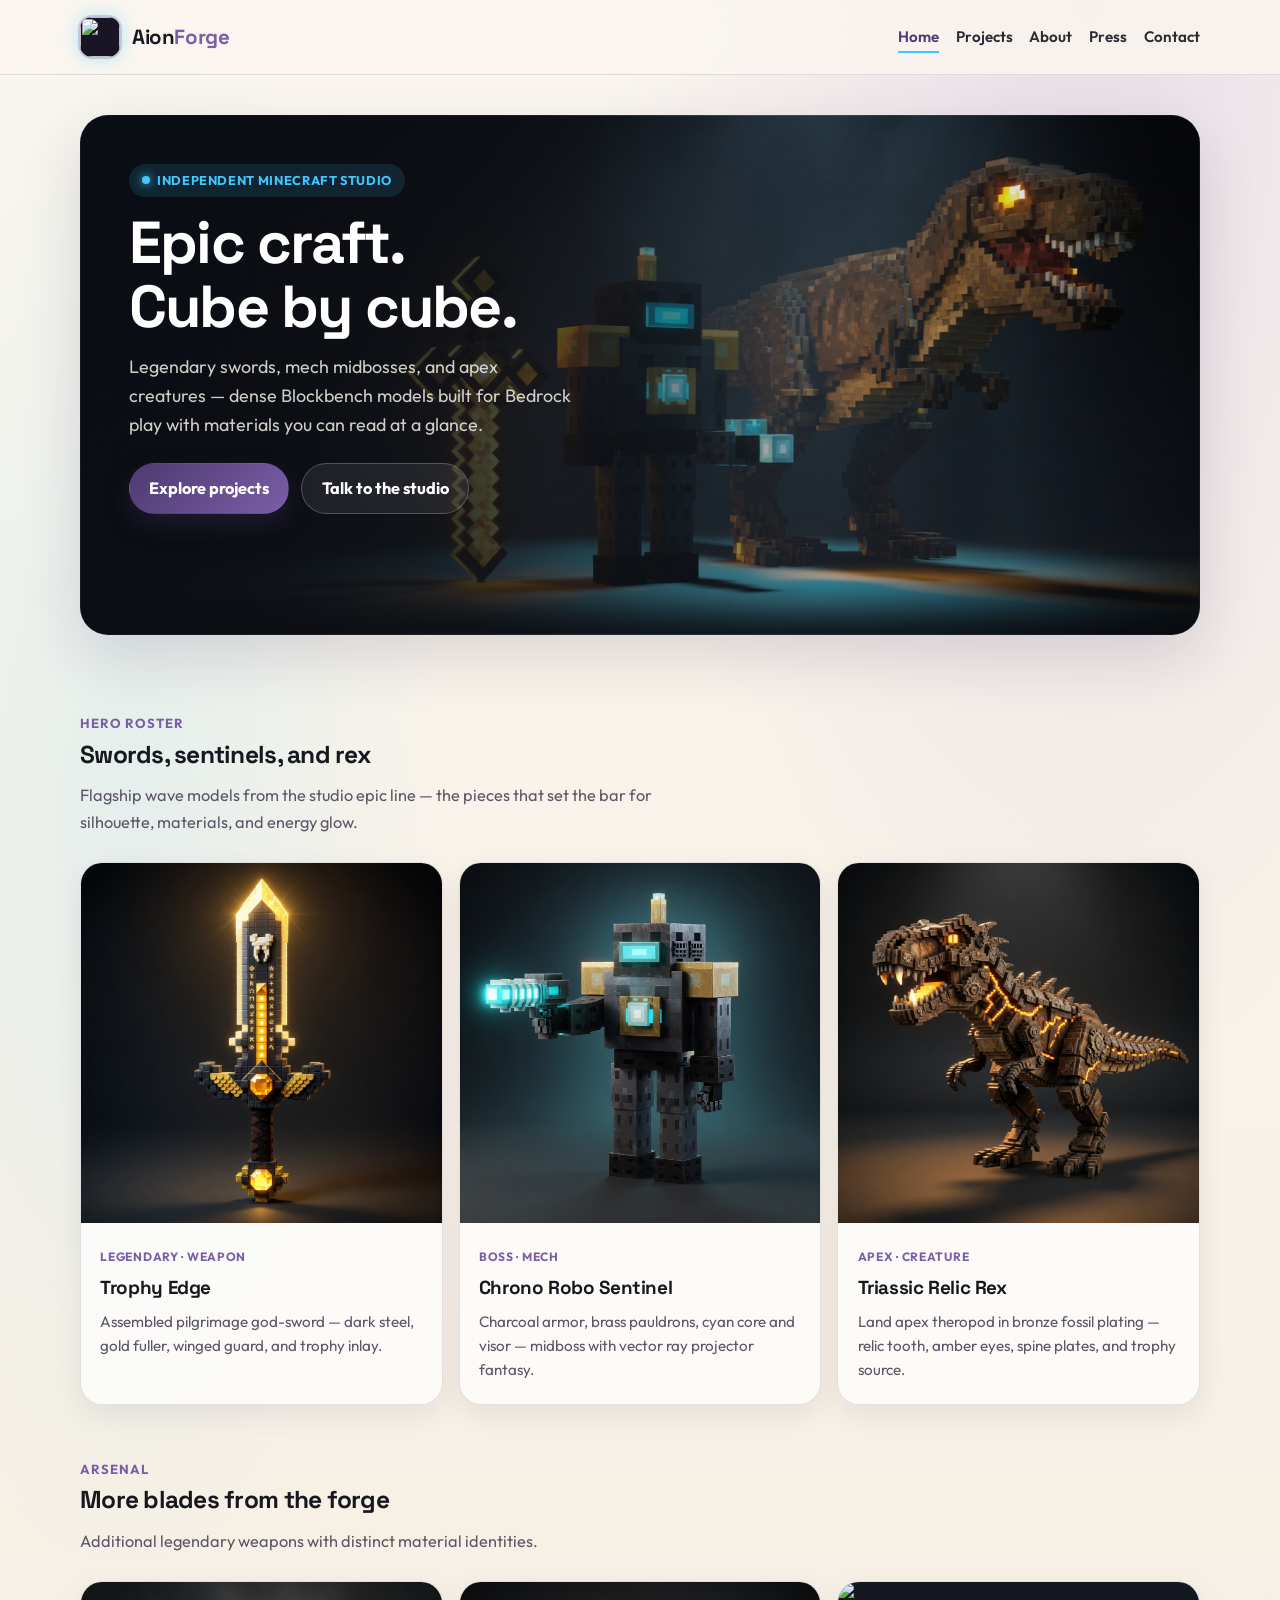
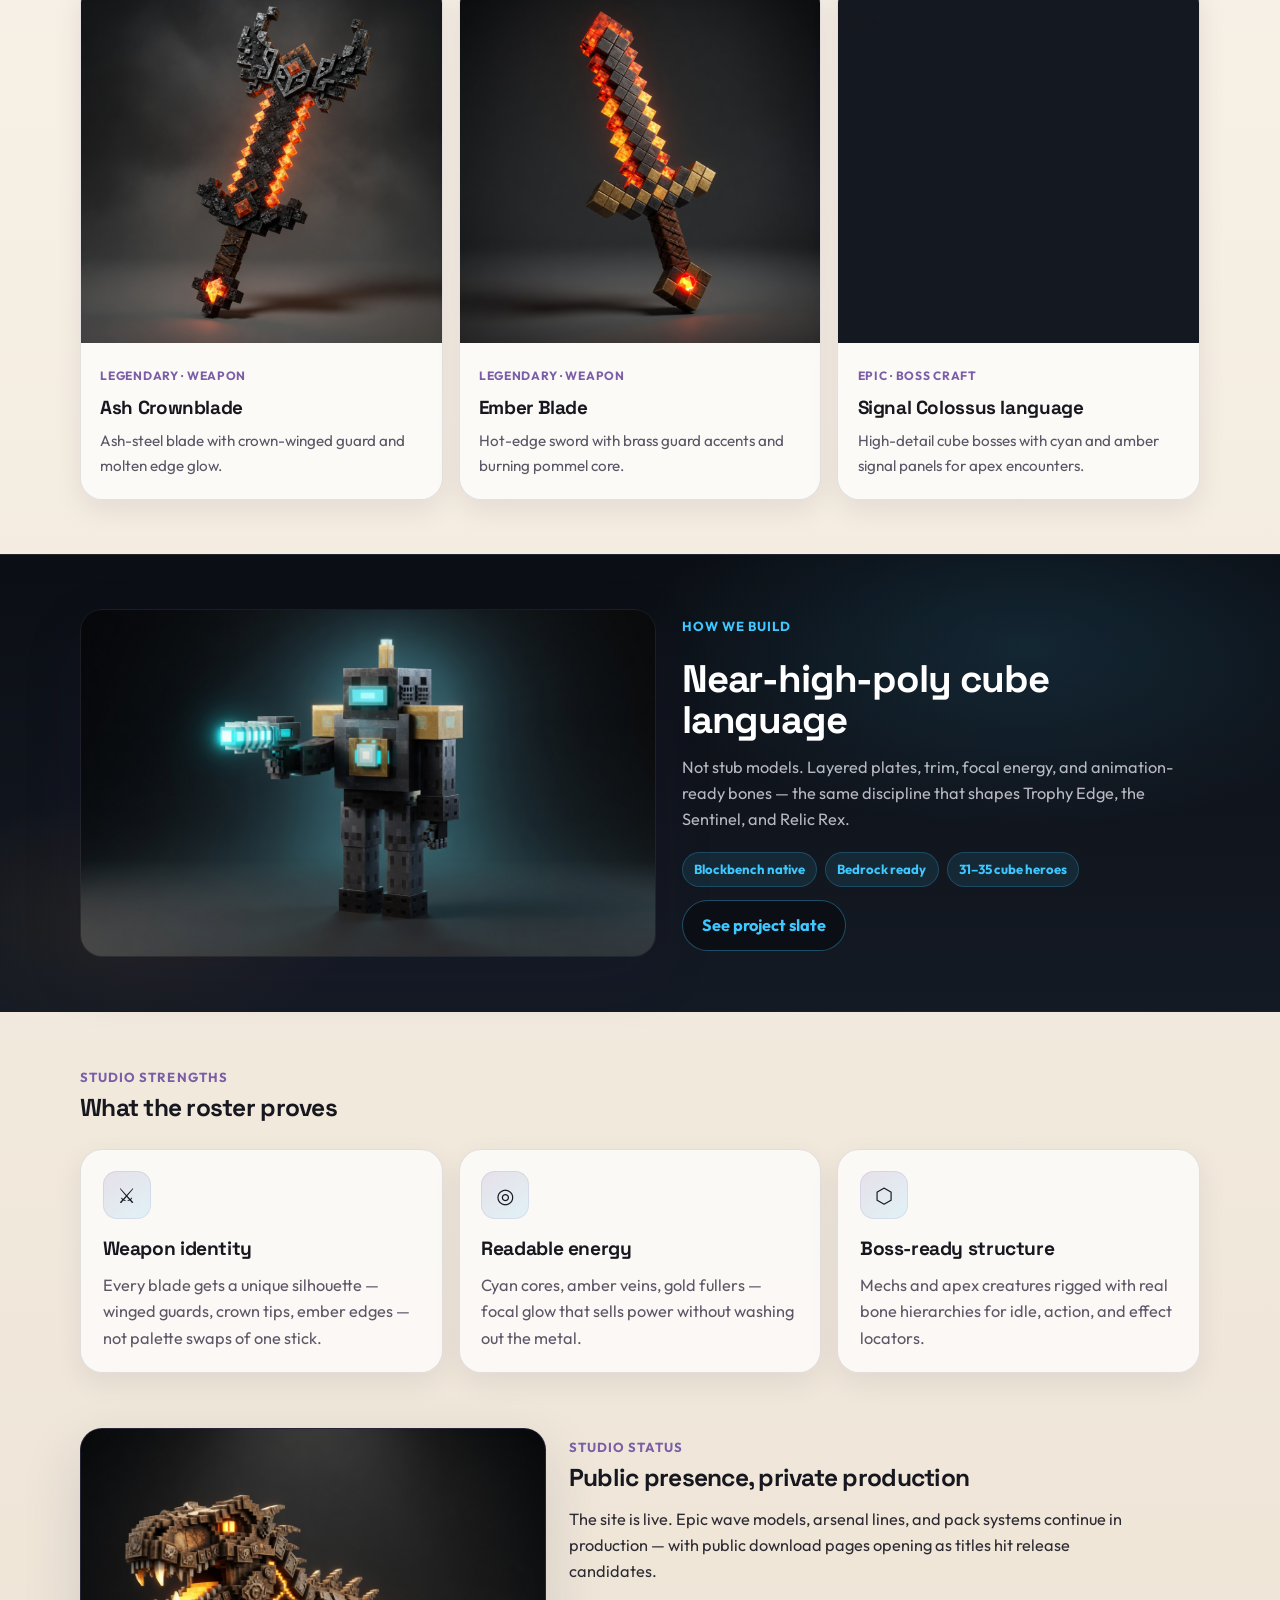
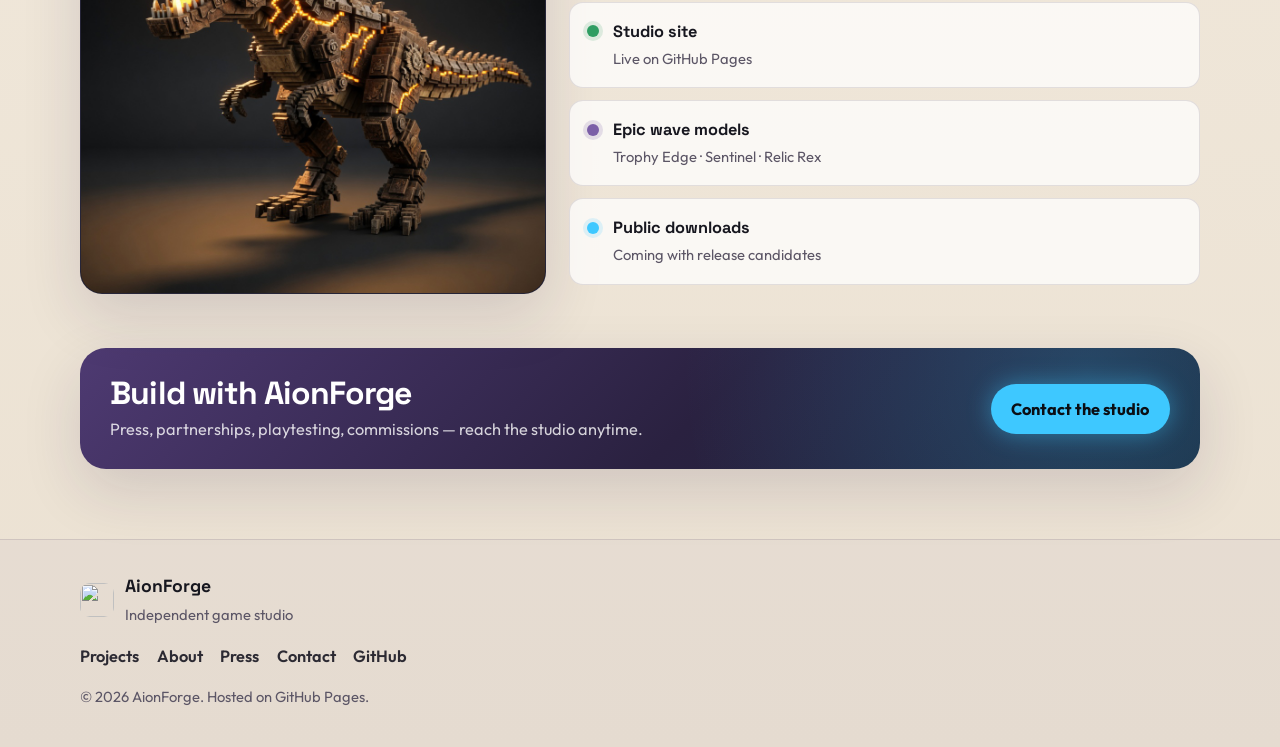
==== index.html @ 5c3d2051 "Feature swords, Chrono Robo Sentinel, and Relic Rex Replace trail-pack primary showcase with epic-wa" ====
<!DOCTYPE html>
<html lang="en">
<head>
  <meta charset="utf-8">
  <meta name="viewport" content="width=device-width, initial-scale=1">
  <title>AionForge — Independent Game Studio</title>
  <meta name="description" content="AionForge builds Minecraft packs, epic creatures, legendary weapons, and creative tools — crafted cube by cube.">
  <meta name="theme-color" content="#0b0e14">
  <meta property="og:title" content="AionForge — Independent Game Studio">
  <meta property="og:description" content="Epic creatures, legendary swords, and mech midbosses from an independent Minecraft studio.">
  <meta property="og:type" content="website">
  <meta property="og:url" content="https://aionforgestudio.github.io/">
  <meta property="og:image" content="https://aionforgestudio.github.io/assets/gallery/hero-lineup.jpg">
  <link rel="icon" href="assets/brand/mascot-face.png" type="image/png">
  <link rel="preconnect" href="https://fonts.googleapis.com">
  <link rel="preconnect" href="https://fonts.gstatic.com" crossorigin>
  <link href="https://fonts.googleapis.com/css2?family=Outfit:wght@400;600;700;800&family=Space+Grotesk:wght@500;700&display=swap" rel="stylesheet">
  <link rel="stylesheet" href="css/site.css">
</head>
<body>
  <a class="skip-link" href="#main">Skip to content</a>

  <header class="site-header">
    <div class="container header-inner">
      <a class="brand" href="index.html" aria-label="AionForge home">
        <img src="assets/brand/mascot-face.png" width="40" height="40" alt="" class="brand-mark">
        <span class="brand-name">Aion<span>Forge</span></span>
      </a>
      <nav class="nav" aria-label="Primary">
        <a href="index.html" aria-current="page">Home</a>
        <a href="projects.html">Projects</a>
        <a href="about.html">About</a>
        <a href="press.html">Press</a>
        <a href="contact.html">Contact</a>
      </nav>
    </div>
  </header>

  <main id="main">
    <section class="hero">
      <div class="container">
        <div class="hero-banner" style="background-image: url('assets/gallery/hero-lineup.jpg');">
          <div class="hero-content">
            <p class="eyebrow">Independent Minecraft studio</p>
            <h1>Epic craft. Cube by cube.</h1>
            <p class="lede">
              Legendary swords, mech midbosses, and apex creatures — dense Blockbench models
              built for Bedrock play with materials you can read at a glance.
            </p>
            <div class="hero-actions">
              <a class="btn btn-primary" href="projects.html">Explore projects</a>
              <a class="btn btn-ghost" href="contact.html">Talk to the studio</a>
            </div>
          </div>
        </div>
      </div>
    </section>

    <section class="section">
      <div class="container">
        <div class="section-head">
          <span class="section-kicker">Hero roster</span>
          <h2>Swords, sentinels, and rex</h2>
          <p>Flagship wave models from the studio epic line — the pieces that set the bar for silhouette, materials, and energy glow.</p>
        </div>
        <div class="product-grid">
          <article class="product-card">
            <div class="thumb" style="background:#141820;">
              <img src="assets/gallery/product-trophy-edge.jpg" alt="Trophy Edge assembled legendary sword with gold energy glow" width="800" height="800" loading="lazy">
            </div>
            <div class="body">
              <span class="meta">Legendary · Weapon</span>
              <h3>Trophy Edge</h3>
              <p>Assembled pilgrimage god-sword — dark steel, gold fuller, winged guard, and trophy inlay.</p>
            </div>
          </article>
          <article class="product-card">
            <div class="thumb" style="background:#141820;">
              <img src="assets/gallery/product-sentinel.jpg" alt="Chrono Robo Sentinel biped mech with cyan visor and ray arm" width="800" height="800" loading="lazy">
            </div>
            <div class="body">
              <span class="meta">Boss · Mech</span>
              <h3>Chrono Robo Sentinel</h3>
              <p>Charcoal armor, brass pauldrons, cyan core and visor — midboss with vector ray projector fantasy.</p>
            </div>
          </article>
          <article class="product-card">
            <div class="thumb" style="background:#141820;">
              <img src="assets/gallery/product-rex.jpg" alt="Triassic Relic Rex apex dinosaur with amber energy veins" width="800" height="800" loading="lazy">
            </div>
            <div class="body">
              <span class="meta">Apex · Creature</span>
              <h3>Triassic Relic Rex</h3>
              <p>Land apex theropod in bronze fossil plating — relic tooth, amber eyes, spine plates, and trophy source.</p>
            </div>
          </article>
        </div>
      </div>
    </section>

    <section class="section" style="padding-top: 0;">
      <div class="container">
        <div class="section-head">
          <span class="section-kicker">Arsenal</span>
          <h2>More blades from the forge</h2>
          <p>Additional legendary weapons with distinct material identities.</p>
        </div>
        <div class="product-grid">
          <article class="product-card">
            <div class="thumb" style="background:#141820;">
              <img src="assets/gallery/product-ash-crownblade.jpg" alt="Ash Crownblade with ember edge and crown guard" width="800" height="800" loading="lazy">
            </div>
            <div class="body">
              <span class="meta">Legendary · Weapon</span>
              <h3>Ash Crownblade</h3>
              <p>Ash-steel blade with crown-winged guard and molten edge glow.</p>
            </div>
          </article>
          <article class="product-card">
            <div class="thumb" style="background:#141820;">
              <img src="assets/gallery/product-ember-blade.jpg" alt="Ember Blade with orange-red energy edge" width="800" height="800" loading="lazy">
            </div>
            <div class="body">
              <span class="meta">Legendary · Weapon</span>
              <h3>Ember Blade</h3>
              <p>Hot-edge sword with brass guard accents and burning pommel core.</p>
            </div>
          </article>
          <article class="product-card">
            <div class="thumb" style="background:#141820;">
              <img src="assets/gallery/feature-colossus.jpg" alt="Industrial cube colossus with cyan and amber lights" width="800" height="800" loading="lazy">
            </div>
            <div class="body">
              <span class="meta">Epic · Boss craft</span>
              <h3>Signal Colossus language</h3>
              <p>High-detail cube bosses with cyan and amber signal panels for apex encounters.</p>
            </div>
          </article>
        </div>
      </div>
    </section>

    <section class="section section-dark">
      <div class="container feature-split">
        <div class="feature-media">
          <img src="assets/gallery/product-sentinel.jpg" alt="Chrono Robo Sentinel marketing still" width="900" height="900" loading="lazy">
        </div>
        <div class="feature-copy">
          <span class="section-kicker">How we build</span>
          <h2>Near-high-poly cube language</h2>
          <p class="lede-sm">
            Not stub models. Layered plates, trim, focal energy, and animation-ready bones —
            the same discipline that shapes Trophy Edge, the Sentinel, and Relic Rex.
          </p>
          <div class="pill-row">
            <span class="pill">Blockbench native</span>
            <span class="pill">Bedrock ready</span>
            <span class="pill">31–35 cube heroes</span>
          </div>
          <div>
            <a class="btn btn-cyan" href="projects.html">See project slate</a>
          </div>
        </div>
      </div>
    </section>

    <section class="section">
      <div class="container">
        <div class="section-head">
          <span class="section-kicker">Studio strengths</span>
          <h2>What the roster proves</h2>
        </div>
        <div class="card-grid">
          <article class="card">
            <div class="icon-blob" aria-hidden="true">⚔</div>
            <h3>Weapon identity</h3>
            <p>Every blade gets a unique silhouette — winged guards, crown tips, ember edges — not palette swaps of one stick.</p>
          </article>
          <article class="card">
            <div class="icon-blob" aria-hidden="true">◎</div>
            <h3>Readable energy</h3>
            <p>Cyan cores, amber veins, gold fullers — focal glow that sells power without washing out the metal.</p>
          </article>
          <article class="card">
            <div class="icon-blob" aria-hidden="true">⬡</div>
            <h3>Boss-ready structure</h3>
            <p>Mechs and apex creatures rigged with real bone hierarchies for idle, action, and effect locators.</p>
          </article>
        </div>
      </div>
    </section>

    <section class="section" style="padding-top: 0;">
      <div class="container portrait-band">
        <div class="portrait-frame" style="background:#141820;">
          <img src="assets/gallery/product-rex.jpg" alt="Triassic Relic Rex" width="1024" height="1024" loading="lazy">
        </div>
        <div>
          <span class="section-kicker">Studio status</span>
          <h2>Public presence, private production</h2>
          <p class="lede-sm" style="margin-bottom: 1.1rem;">
            The site is live. Epic wave models, arsenal lines, and pack systems continue in production —
            with public download pages opening as titles hit release candidates.
          </p>
          <div class="status-board" role="list">
            <div class="status-item" role="listitem">
              <span class="status-dot live"></span>
              <div>
                <strong>Studio site</strong>
                <span>Live on GitHub Pages</span>
              </div>
            </div>
            <div class="status-item" role="listitem">
              <span class="status-dot build"></span>
              <div>
                <strong>Epic wave models</strong>
                <span>Trophy Edge · Sentinel · Relic Rex</span>
              </div>
            </div>
            <div class="status-item" role="listitem">
              <span class="status-dot next"></span>
              <div>
                <strong>Public downloads</strong>
                <span>Coming with release candidates</span>
              </div>
            </div>
          </div>
        </div>
      </div>
    </section>

    <section class="section" style="padding-top: 0;">
      <div class="container cta-band">
        <div>
          <h2>Build with AionForge</h2>
          <p>Press, partnerships, playtesting, commissions — reach the studio anytime.</p>
        </div>
        <a class="btn btn-primary" href="contact.html">Contact the studio</a>
      </div>
    </section>
  </main>

  <footer class="site-footer">
    <div class="container footer-inner">
      <div class="footer-brand">
        <img src="assets/brand/mascot-face.png" width="34" height="34" alt="">
        <div>
          <strong>AionForge</strong>
          <span>Independent game studio</span>
        </div>
      </div>
      <nav class="footer-nav" aria-label="Footer">
        <a href="projects.html">Projects</a>
        <a href="about.html">About</a>
        <a href="press.html">Press</a>
        <a href="contact.html">Contact</a>
        <a href="https://github.com/AionForgeStudio" rel="noopener noreferrer">GitHub</a>
      </nav>
      <p class="footer-meta">© <span id="year">2026</span> AionForge. Hosted on GitHub Pages.</p>
    </div>
  </footer>

  <script>
    document.getElementById('year').textContent = new Date().getFullYear();
  </script>
</body>
</html>
---- css/site.css ----
/* AionForge — design system from studio Minecraft art
   Portrait palette: cream parchment, lavender, cyan glow, olive, cloth blue
   Product palette: soft studio gradients, isometric craft
   Epic palette: void dark, cyan / amber signal lights
*/

:root {
  --cream: #f6efe4;
  --cream-deep: #ebe1d2;
  --parchment: #faf6ef;
  --ink: #17171f;
  --ink-soft: #2c2a33;
  --muted: #5c5666;
  --line: rgba(40, 30, 55, 0.12);

  --purple: #7b5ea7;
  --purple-soft: #a78bcf;
  --purple-deep: #4e3a72;
  --cyan: #3ec8ff;
  --cyan-glow: rgba(62, 200, 255, 0.45);
  --olive: #5f8a4a;
  --cloth-blue: #3d6db5;
  --amber: #f0a030;

  --void: #0b0e14;
  --void-soft: #141a24;
  --panel: rgba(255, 255, 255, 0.72);
  --panel-dark: rgba(20, 24, 34, 0.72);

  --radius: 22px;
  --radius-sm: 14px;
  --shadow: 0 22px 60px rgba(40, 28, 70, 0.14);
  --shadow-soft: 0 10px 28px rgba(40, 28, 70, 0.08);
  --max: 1120px;

  --font: "Outfit", "Segoe UI", system-ui, sans-serif;
  --display: "Space Grotesk", "Segoe UI", system-ui, sans-serif;
}

*,
*::before,
*::after {
  box-sizing: border-box;
}

html {
  scroll-behavior: smooth;
}

body {
  margin: 0;
  font-family: var(--font);
  color: var(--ink);
  background:
    radial-gradient(ellipse 70% 50% at 85% 0%, rgba(167, 139, 207, 0.22), transparent 55%),
    radial-gradient(ellipse 50% 40% at 10% 20%, rgba(62, 200, 255, 0.1), transparent 50%),
    linear-gradient(180deg, var(--parchment) 0%, var(--cream) 45%, var(--cream-deep) 100%);
  min-height: 100vh;
  line-height: 1.6;
  font-size: 1.02rem;
}

img {
  max-width: 100%;
  display: block;
}

a {
  color: var(--purple-deep);
  text-underline-offset: 0.16em;
}

a:hover {
  color: var(--purple);
}

.skip-link {
  position: absolute;
  left: 1rem;
  top: -3rem;
  background: var(--purple-deep);
  color: white;
  padding: 0.6rem 0.9rem;
  border-radius: 999px;
  z-index: 100;
}

.skip-link:focus {
  top: 1rem;
}

.container {
  width: min(var(--max), calc(100% - 2.4rem));
  margin-inline: auto;
}

/* Header */

.site-header {
  position: sticky;
  top: 0;
  z-index: 50;
  backdrop-filter: blur(16px);
  background: rgba(250, 246, 239, 0.82);
  border-bottom: 1px solid var(--line);
}

.header-inner {
  display: flex;
  align-items: center;
  justify-content: space-between;
  gap: 1rem;
  min-height: 74px;
}

.brand {
  display: inline-flex;
  align-items: center;
  gap: 0.75rem;
  text-decoration: none;
  color: var(--ink);
}

.brand-mark {
  width: 40px;
  height: 40px;
  border-radius: 12px;
  image-rendering: pixelated;
  box-shadow:
    0 0 0 2px rgba(123, 94, 167, 0.25),
    0 0 18px var(--cyan-glow);
  background: #1a1524;
}

.brand-name {
  font-family: var(--display);
  font-size: 1.28rem;
  font-weight: 700;
  letter-spacing: -0.02em;
}

.brand-name span {
  color: var(--purple);
}

.nav {
  display: flex;
  flex-wrap: wrap;
  gap: 0.25rem 1.05rem;
  justify-content: flex-end;
}

.nav a {
  color: var(--ink-soft);
  text-decoration: none;
  font-size: 0.95rem;
  font-weight: 600;
  padding: 0.25rem 0;
}

.nav a:hover,
.nav a[aria-current="page"] {
  color: var(--purple-deep);
}

.nav a[aria-current="page"] {
  box-shadow: inset 0 -2px 0 var(--cyan);
}

/* Hero */

.hero {
  padding: 2.5rem 0 1.5rem;
}

.hero-banner {
  position: relative;
  overflow: hidden;
  border-radius: calc(var(--radius) + 6px);
  min-height: clamp(340px, 50vw, 520px);
  background: #0b0e14 center / cover no-repeat;
  box-shadow: var(--shadow);
  border: 1px solid rgba(123, 94, 167, 0.14);
}

.hero-banner::after {
  content: "";
  position: absolute;
  inset: 0;
  background:
    linear-gradient(100deg, rgba(11, 14, 20, 0.94) 0%, rgba(11, 14, 20, 0.78) 38%, rgba(11, 14, 20, 0.2) 68%, transparent 100%),
    linear-gradient(0deg, rgba(11, 14, 20, 0.35), transparent 45%);
  pointer-events: none;
}

.hero-banner.hero-light::after {
  background:
    linear-gradient(100deg, rgba(250, 246, 239, 0.94) 0%, rgba(250, 246, 239, 0.78) 36%, rgba(250, 246, 239, 0.12) 68%, transparent 100%),
    linear-gradient(0deg, rgba(23, 23, 31, 0.08), transparent 40%);
}

.hero-content {
  position: relative;
  z-index: 1;
  max-width: 34rem;
  padding: clamp(1.6rem, 4vw, 3rem);
  color: #f4f1ea;
}

.hero-banner.hero-light .hero-content {
  color: var(--ink);
}

.hero-content h1 {
  color: #fff;
}

.hero-banner.hero-light .hero-content h1 {
  color: var(--ink);
}

.hero-content .lede {
  color: rgba(244, 241, 234, 0.84);
}

.hero-banner.hero-light .hero-content .lede {
  color: var(--ink-soft);
}

.hero-content .eyebrow {
  background: rgba(62, 200, 255, 0.12);
  color: var(--cyan);
}

.hero-banner.hero-light .hero-content .eyebrow {
  background: rgba(123, 94, 167, 0.12);
  color: var(--purple-deep);
}

.hero-content .btn-ghost {
  background: rgba(255, 255, 255, 0.08);
  border-color: rgba(255, 255, 255, 0.22);
  color: #fff;
}

.hero-banner.hero-light .hero-content .btn-ghost {
  background: rgba(255, 255, 255, 0.55);
  border-color: rgba(78, 58, 114, 0.2);
  color: var(--purple-deep);
}

.eyebrow {
  display: inline-flex;
  align-items: center;
  gap: 0.45rem;
  margin: 0 0 0.9rem;
  padding: 0.38rem 0.8rem;
  border-radius: 999px;
  background: rgba(123, 94, 167, 0.12);
  color: var(--purple-deep);
  font-size: 0.8rem;
  font-weight: 700;
  letter-spacing: 0.05em;
  text-transform: uppercase;
}

.eyebrow::before {
  content: "";
  width: 8px;
  height: 8px;
  border-radius: 50%;
  background: var(--cyan);
  box-shadow: 0 0 10px var(--cyan);
}

.hero h1,
.page-hero h1,
.section-head h2,
.section h2 {
  font-family: var(--display);
  line-height: 1.08;
  letter-spacing: -0.03em;
  margin: 0 0 0.9rem;
}

.hero h1 {
  font-size: clamp(2.35rem, 5vw, 3.7rem);
  max-width: 11ch;
}

.lede {
  font-size: 1.12rem;
  color: var(--ink-soft);
  max-width: 34rem;
  margin: 0 0 1.5rem;
}

.lede-sm {
  color: var(--ink-soft);
  max-width: 36rem;
  margin: 0;
}

.hero-actions {
  display: flex;
  flex-wrap: wrap;
  gap: 0.75rem;
}

.btn {
  display: inline-flex;
  align-items: center;
  justify-content: center;
  min-height: 48px;
  padding: 0.7rem 1.2rem;
  border-radius: 999px;
  border: 1px solid transparent;
  font-weight: 700;
  font-family: inherit;
  text-decoration: none;
  transition: transform 0.15s ease, background 0.15s ease, border-color 0.15s ease, box-shadow 0.15s ease;
}

.btn:hover {
  transform: translateY(-1px);
}

.btn-primary {
  background: linear-gradient(135deg, var(--purple-deep), var(--purple));
  color: #fff;
  box-shadow: 0 10px 24px rgba(78, 58, 114, 0.28);
}

.btn-primary:hover {
  color: #fff;
  background: linear-gradient(135deg, #5a4384, #8b6aba);
}

.btn-ghost {
  background: rgba(255, 255, 255, 0.55);
  border-color: rgba(78, 58, 114, 0.2);
  color: var(--purple-deep);
}

.btn-ghost:hover {
  border-color: var(--purple);
  color: var(--purple-deep);
}

.btn-cyan {
  background: var(--void);
  color: var(--cyan);
  border-color: rgba(62, 200, 255, 0.35);
}

.btn-cyan:hover {
  color: #fff;
  background: #151c28;
  box-shadow: 0 0 24px var(--cyan-glow);
}

/* Sections */

.section {
  padding: 3.4rem 0;
}

.section-dark {
  background:
    radial-gradient(ellipse 60% 80% at 80% 20%, rgba(62, 200, 255, 0.12), transparent 50%),
    radial-gradient(ellipse 40% 60% at 10% 80%, rgba(240, 160, 48, 0.08), transparent 45%),
    linear-gradient(180deg, var(--void) 0%, var(--void-soft) 100%);
  color: #e8e6ef;
  border-block: 1px solid rgba(255, 255, 255, 0.05);
}

.section-dark h2,
.section-dark .section-head h2 {
  color: #fff;
}

.section-dark .section-head p,
.section-dark .lede-sm,
.section-dark p {
  color: rgba(232, 230, 239, 0.78);
}

.section-head {
  max-width: 40rem;
  margin-bottom: 1.7rem;
}

.section-head p {
  color: var(--muted);
  margin: 0;
}

.section-kicker {
  display: block;
  margin-bottom: 0.45rem;
  color: var(--purple);
  font-size: 0.82rem;
  font-weight: 700;
  letter-spacing: 0.08em;
  text-transform: uppercase;
}

.section-dark .section-kicker {
  color: var(--cyan);
}

/* Product / project cards */

.product-grid {
  display: grid;
  grid-template-columns: repeat(3, 1fr);
  gap: 1rem;
}

.product-card {
  background: var(--panel);
  border: 1px solid var(--line);
  border-radius: var(--radius);
  overflow: hidden;
  box-shadow: var(--shadow-soft);
  transition: transform 0.18s ease, box-shadow 0.18s ease;
}

.product-card:hover {
  transform: translateY(-3px);
  box-shadow: var(--shadow);
}

.product-card .thumb {
  aspect-ratio: 1;
  background:
    radial-gradient(circle at 50% 40%, rgba(255, 255, 255, 0.55), transparent 55%),
    #d9e2ea;
  display: grid;
  place-items: center;
  overflow: hidden;
}

.product-card .thumb img {
  width: 100%;
  height: 100%;
  object-fit: cover;
}

.product-card .body {
  padding: 1.15rem 1.2rem 1.3rem;
}

.product-card .meta {
  display: inline-block;
  margin-bottom: 0.45rem;
  font-size: 0.75rem;
  font-weight: 700;
  letter-spacing: 0.06em;
  text-transform: uppercase;
  color: var(--purple);
}

.product-card h3 {
  margin: 0 0 0.4rem;
  font-family: var(--display);
  font-size: 1.18rem;
  letter-spacing: -0.02em;
}

.product-card p {
  margin: 0;
  color: var(--muted);
  font-size: 0.95rem;
}

/* Feature split */

.feature-split {
  display: grid;
  grid-template-columns: 1.05fr 0.95fr;
  gap: 1.4rem;
  align-items: stretch;
}

.feature-media {
  border-radius: var(--radius);
  overflow: hidden;
  min-height: 280px;
  box-shadow: var(--shadow);
  border: 1px solid rgba(255, 255, 255, 0.06);
}

.feature-media img {
  width: 100%;
  height: 100%;
  object-fit: cover;
}

.feature-copy {
  display: flex;
  flex-direction: column;
  justify-content: center;
  gap: 0.85rem;
  padding: 0.4rem 0.2rem;
}

.feature-copy h2 {
  font-size: clamp(1.8rem, 3vw, 2.4rem);
  margin: 0;
}

.pill-row {
  display: flex;
  flex-wrap: wrap;
  gap: 0.5rem;
  margin-top: 0.4rem;
}

.pill {
  display: inline-flex;
  padding: 0.35rem 0.7rem;
  border-radius: 999px;
  background: rgba(62, 200, 255, 0.1);
  border: 1px solid rgba(62, 200, 255, 0.22);
  color: var(--cyan);
  font-size: 0.82rem;
  font-weight: 700;
}

/* Icon strip / craft values */

.card-grid {
  display: grid;
  grid-template-columns: repeat(3, 1fr);
  gap: 1rem;
}

.card {
  background: var(--panel);
  border: 1px solid var(--line);
  border-radius: var(--radius);
  padding: 1.35rem;
  box-shadow: var(--shadow-soft);
}

.card .icon-blob {
  width: 48px;
  height: 48px;
  border-radius: 14px;
  display: grid;
  place-items: center;
  margin-bottom: 0.9rem;
  font-size: 1.3rem;
  background: linear-gradient(145deg, rgba(123, 94, 167, 0.16), rgba(62, 200, 255, 0.14));
  box-shadow: inset 0 0 0 1px rgba(123, 94, 167, 0.12);
}

.card h3 {
  margin: 0 0 0.5rem;
  font-family: var(--display);
  font-size: 1.2rem;
  letter-spacing: -0.02em;
}

.card p {
  margin: 0;
  color: var(--muted);
}

/* Portrait strip */

.portrait-band {
  display: grid;
  grid-template-columns: 0.85fr 1.15fr;
  gap: 1.4rem;
  align-items: center;
}

.portrait-frame {
  border-radius: var(--radius);
  overflow: hidden;
  box-shadow: var(--shadow);
  border: 1px solid rgba(123, 94, 167, 0.18);
  background: var(--cream);
}

.portrait-frame img {
  width: 100%;
  height: auto;
}

.status-board {
  display: grid;
  gap: 0.75rem;
}

.status-item {
  display: grid;
  grid-template-columns: auto 1fr;
  gap: 0.85rem;
  align-items: start;
  padding: 1rem 1.1rem;
  border-radius: var(--radius-sm);
  background: var(--panel);
  border: 1px solid var(--line);
}

.status-item strong {
  display: block;
  font-family: var(--display);
}

.status-item span:last-child {
  color: var(--muted);
  font-size: 0.92rem;
}

.status-dot {
  width: 12px;
  height: 12px;
  border-radius: 50%;
  margin-top: 0.4rem;
  background: var(--muted);
}

.status-dot.live {
  background: #2f9d62;
  box-shadow: 0 0 0 4px rgba(47, 157, 98, 0.15);
}

.status-dot.build {
  background: var(--purple);
  box-shadow: 0 0 0 4px rgba(123, 94, 167, 0.18);
}

.status-dot.next {
  background: var(--cyan);
  box-shadow: 0 0 0 4px rgba(62, 200, 255, 0.16);
}

/* CTA */

.cta-band {
  display: flex;
  justify-content: space-between;
  align-items: center;
  gap: 1.5rem;
  padding: 1.7rem 1.9rem;
  border-radius: calc(var(--radius) + 4px);
  background:
    radial-gradient(circle at 90% 20%, rgba(62, 200, 255, 0.22), transparent 40%),
    linear-gradient(135deg, var(--purple-deep) 0%, #2a2140 55%, #1a2438 100%);
  color: #fff;
  box-shadow: var(--shadow);
}

.cta-band h2 {
  color: #fff;
  margin: 0 0 0.35rem;
  font-size: clamp(1.5rem, 3vw, 2rem);
}

.cta-band p {
  margin: 0;
  color: rgba(255, 255, 255, 0.8);
}

.cta-band .btn-primary {
  background: var(--cyan);
  color: var(--void);
  box-shadow: 0 0 24px var(--cyan-glow);
}

.cta-band .btn-primary:hover {
  background: #6ad6ff;
  color: var(--void);
}

/* Inner pages */

.page-hero {
  padding: 3rem 0 1.2rem;
}

.page-hero h1 {
  font-size: clamp(2rem, 4vw, 3rem);
}

.page-hero p {
  color: var(--muted);
  margin: 0;
  max-width: 40rem;
}

.prose {
  max-width: 46rem;
}

.prose p,
.prose li {
  color: var(--ink-soft);
}

.prose ul {
  padding-left: 1.2rem;
}

.project-grid {
  display: grid;
  grid-template-columns: repeat(2, 1fr);
  gap: 1rem;
  padding-bottom: 3.5rem;
}

.project-card {
  background: var(--panel);
  border: 1px solid var(--line);
  border-radius: var(--radius);
  overflow: hidden;
  box-shadow: var(--shadow-soft);
}

.project-card .thumb {
  aspect-ratio: 16 / 11;
  background: #d9e2ea;
  overflow: hidden;
}

.project-card .thumb img {
  width: 100%;
  height: 100%;
  object-fit: cover;
}

.project-card .body {
  padding: 1.2rem 1.25rem 1.35rem;
}

.project-card .meta {
  display: inline-block;
  margin-bottom: 0.45rem;
  font-size: 0.75rem;
  font-weight: 700;
  letter-spacing: 0.06em;
  text-transform: uppercase;
  color: var(--purple);
}

.project-card h3 {
  margin: 0 0 0.45rem;
  font-family: var(--display);
  font-size: 1.25rem;
}

.project-card p {
  margin: 0;
  color: var(--muted);
}

.badge {
  display: inline-block;
  margin-top: 0.9rem;
  padding: 0.3rem 0.65rem;
  border-radius: 999px;
  background: rgba(123, 94, 167, 0.1);
  color: var(--purple-deep);
  font-size: 0.8rem;
  font-weight: 700;
}

.contact-grid {
  display: grid;
  grid-template-columns: 1.1fr 0.9fr;
  gap: 1rem;
  padding-bottom: 3.5rem;
}

.content-card {
  background: var(--panel);
  border: 1px solid var(--line);
  border-radius: var(--radius);
  padding: 1.4rem;
  box-shadow: var(--shadow-soft);
}

.content-card h3 {
  margin: 0 0 0.55rem;
  font-family: var(--display);
  font-size: 1.25rem;
}

.content-card p {
  margin: 0;
  color: var(--muted);
}

.contact-list {
  list-style: none;
  margin: 1rem 0 0;
  padding: 0;
}

.contact-list li {
  padding: 0.75rem 0;
  border-top: 1px solid var(--line);
}

.contact-list li:first-child {
  border-top: 0;
}

.contact-list strong {
  display: block;
  margin-bottom: 0.15rem;
  color: var(--ink);
}

/* Pixel pack icon tiles */

.icon-grid {
  display: grid;
  grid-template-columns: repeat(6, 1fr);
  gap: 0.75rem;
}

.icon-tile {
  aspect-ratio: 1;
  border-radius: var(--radius-sm);
  background: #11151d;
  border: 1px solid var(--line);
  display: grid;
  place-items: center;
  padding: 0.65rem;
  box-shadow: var(--shadow-soft);
}

.icon-tile img {
  width: 72%;
  height: 72%;
  object-fit: contain;
  image-rendering: pixelated;
}

/* Footer */

.site-footer {
  border-top: 1px solid var(--line);
  background: rgba(123, 94, 167, 0.05);
  padding: 2rem 0 2.4rem;
  margin-top: 1rem;
}

.footer-inner {
  display: grid;
  gap: 1rem;
}

.footer-brand {
  display: flex;
  align-items: center;
  gap: 0.7rem;
}

.footer-brand img {
  width: 34px;
  height: 34px;
  border-radius: 10px;
  image-rendering: pixelated;
}

.footer-brand strong {
  font-family: var(--display);
  font-size: 1.1rem;
  display: block;
}

.footer-brand span,
.footer-meta {
  color: var(--muted);
  font-size: 0.92rem;
}

.footer-nav {
  display: flex;
  flex-wrap: wrap;
  gap: 0.8rem 1.1rem;
}

.footer-nav a {
  text-decoration: none;
  font-weight: 600;
  color: var(--ink-soft);
}

.footer-nav a:hover {
  color: var(--purple);
}

.footer-meta {
  margin: 0;
}

/* Responsive */

@media (max-width: 900px) {
  .product-grid,
  .card-grid,
  .project-grid,
  .contact-grid,
  .feature-split,
  .portrait-band {
    grid-template-columns: 1fr;
  }

  .icon-grid {
    grid-template-columns: repeat(3, 1fr);
  }

  .hero-banner {
    background-position: 70% center;
  }

  .hero-banner::after {
    background:
      linear-gradient(180deg, rgba(11, 14, 20, 0.92) 0%, rgba(11, 14, 20, 0.78) 50%, rgba(11, 14, 20, 0.35) 100%);
  }

  .hero-banner.hero-light::after {
    background:
      linear-gradient(180deg, rgba(250, 246, 239, 0.9) 0%, rgba(250, 246, 239, 0.72) 48%, rgba(250, 246, 239, 0.25) 100%);
  }

  .cta-band {
    flex-direction: column;
    align-items: flex-start;
  }
}

@media (max-width: 560px) {
  .header-inner {
    flex-direction: column;
    align-items: flex-start;
    padding: 0.85rem 0;
  }

  .nav {
    justify-content: flex-start;
  }

  .icon-grid {
    grid-template-columns: repeat(2, 1fr);
  }
}
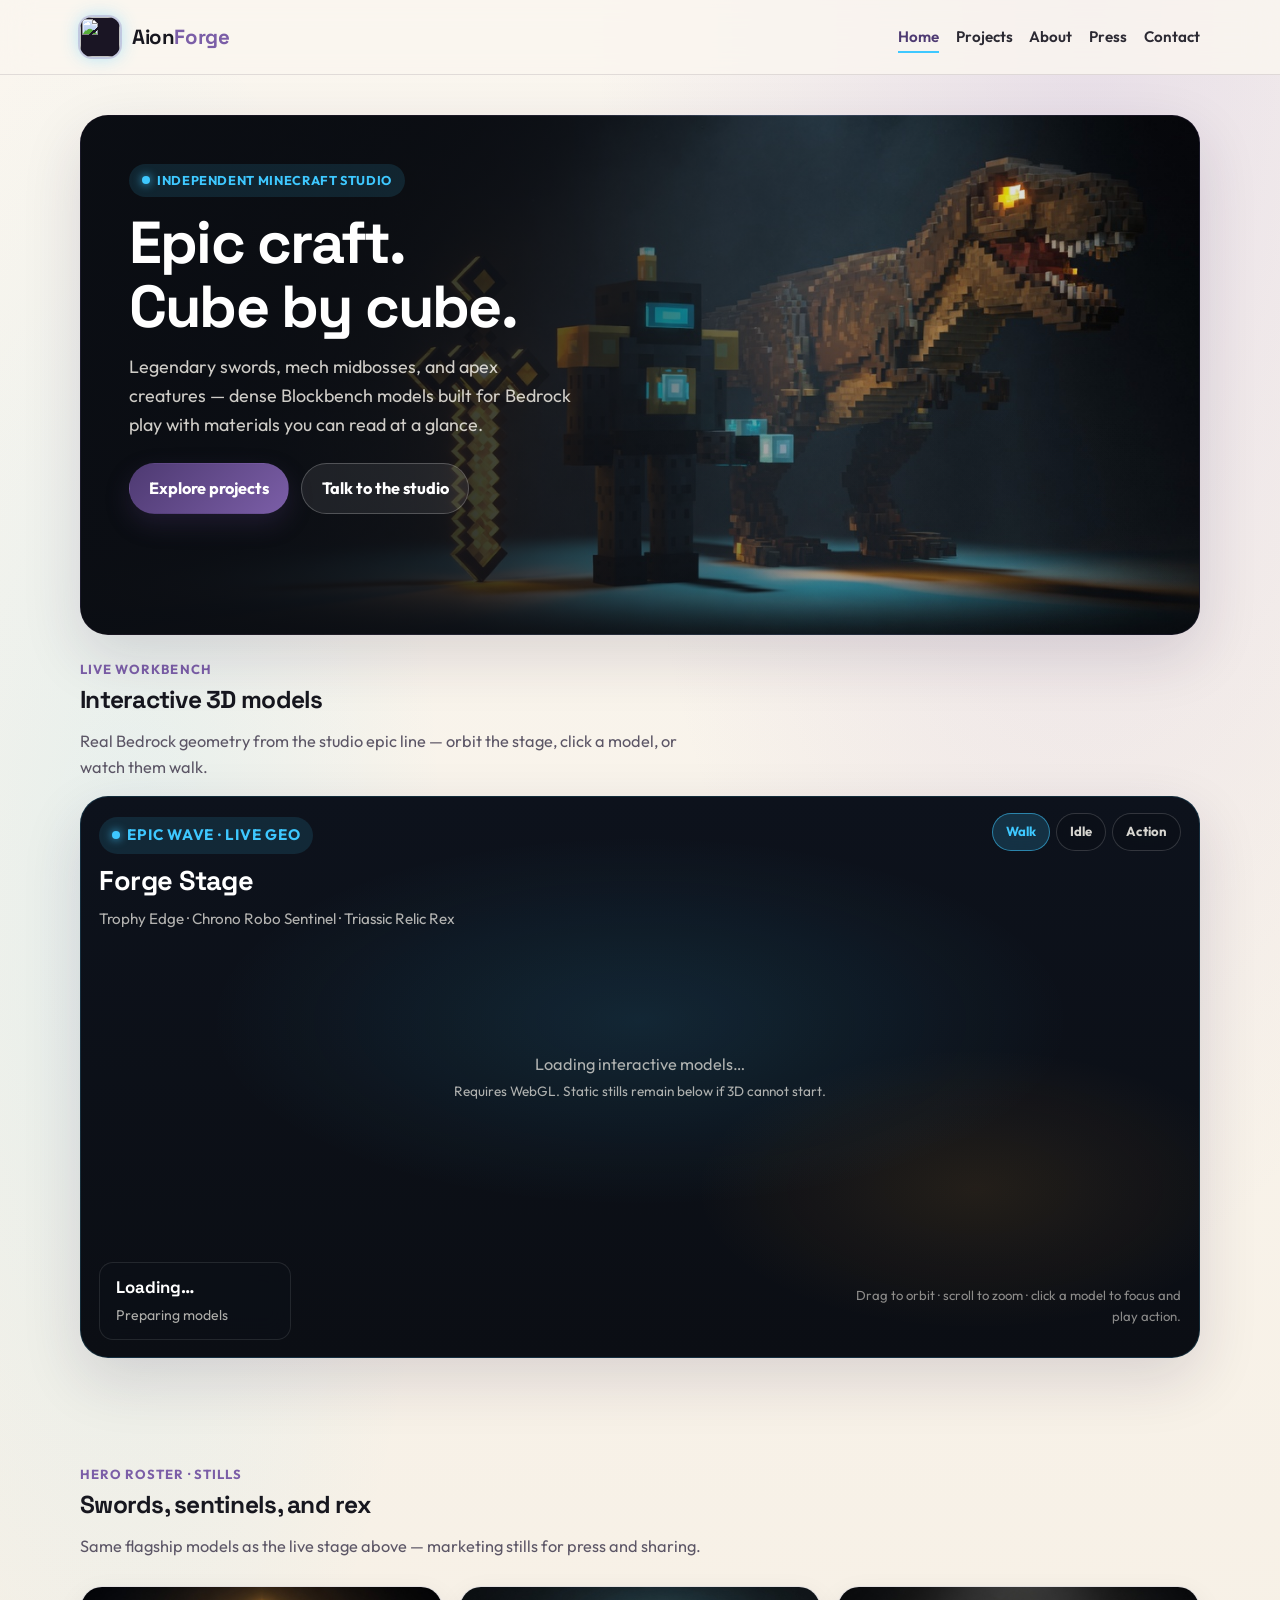
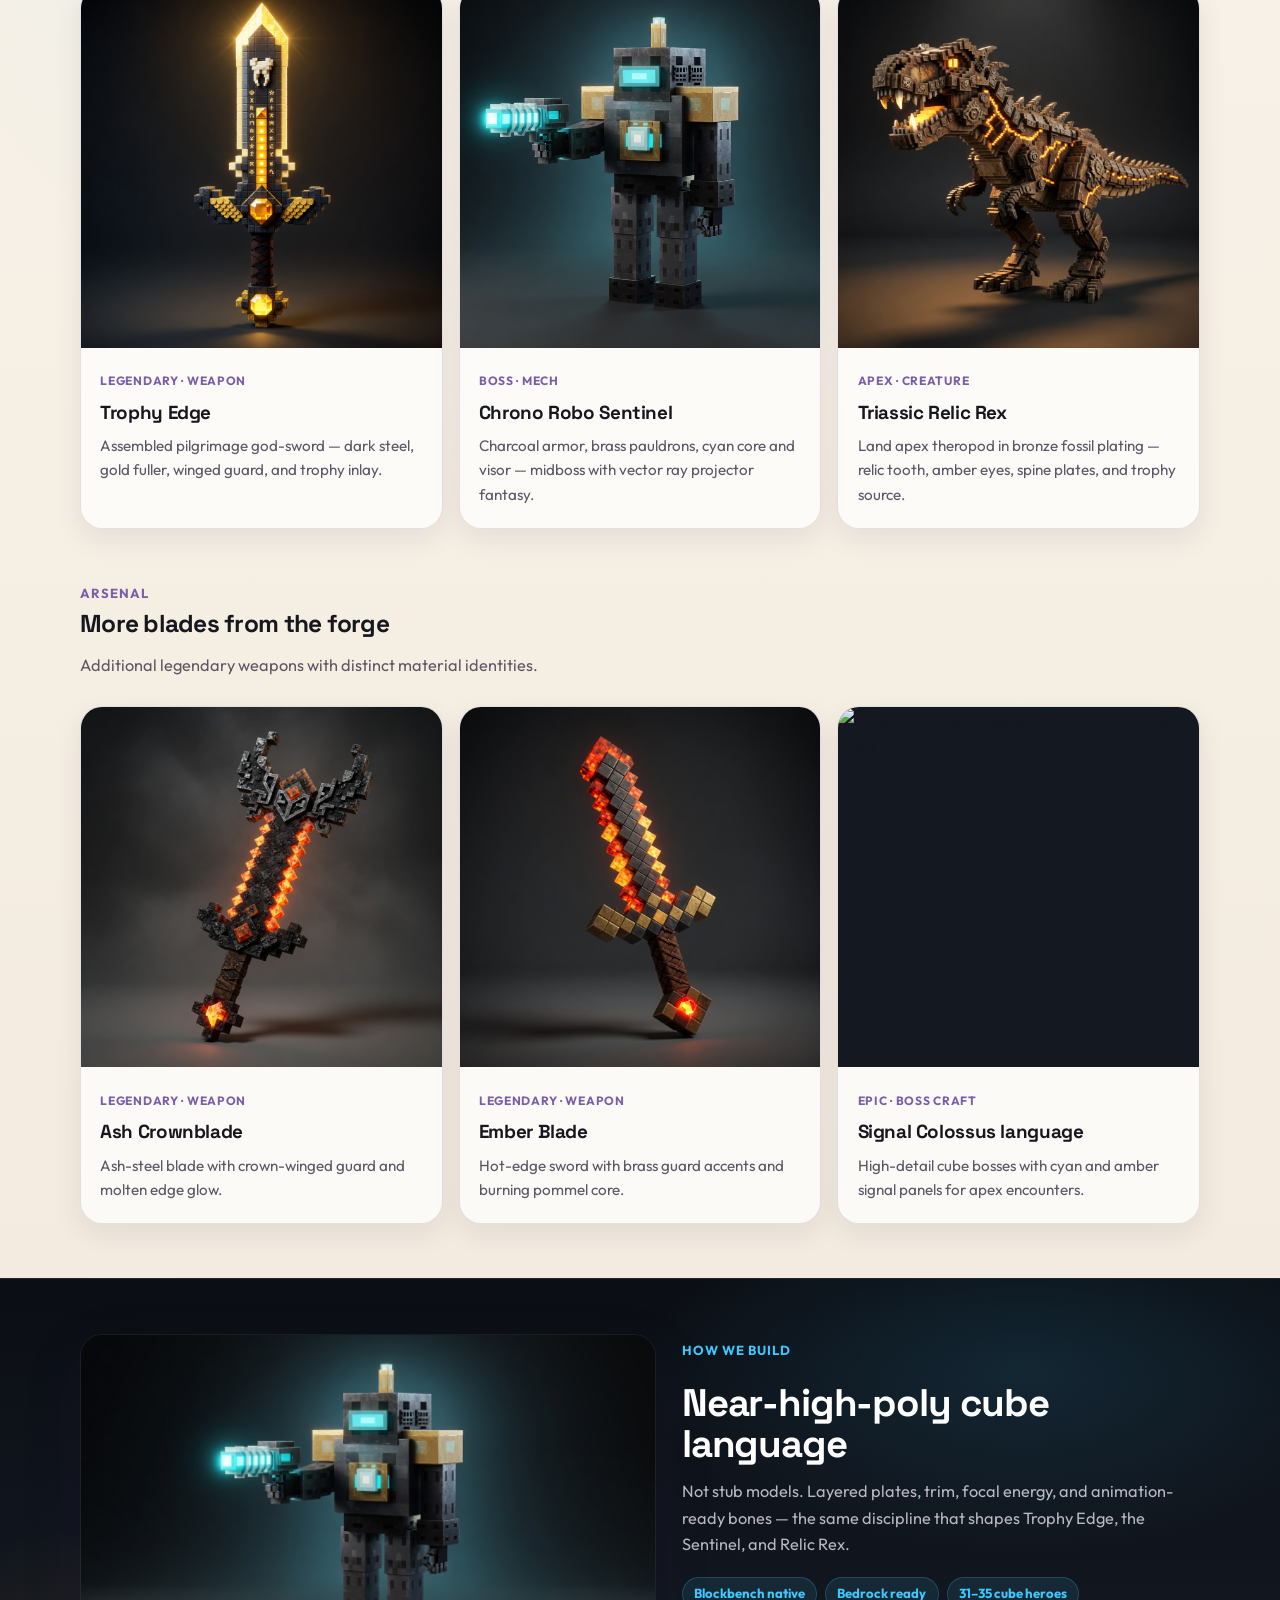
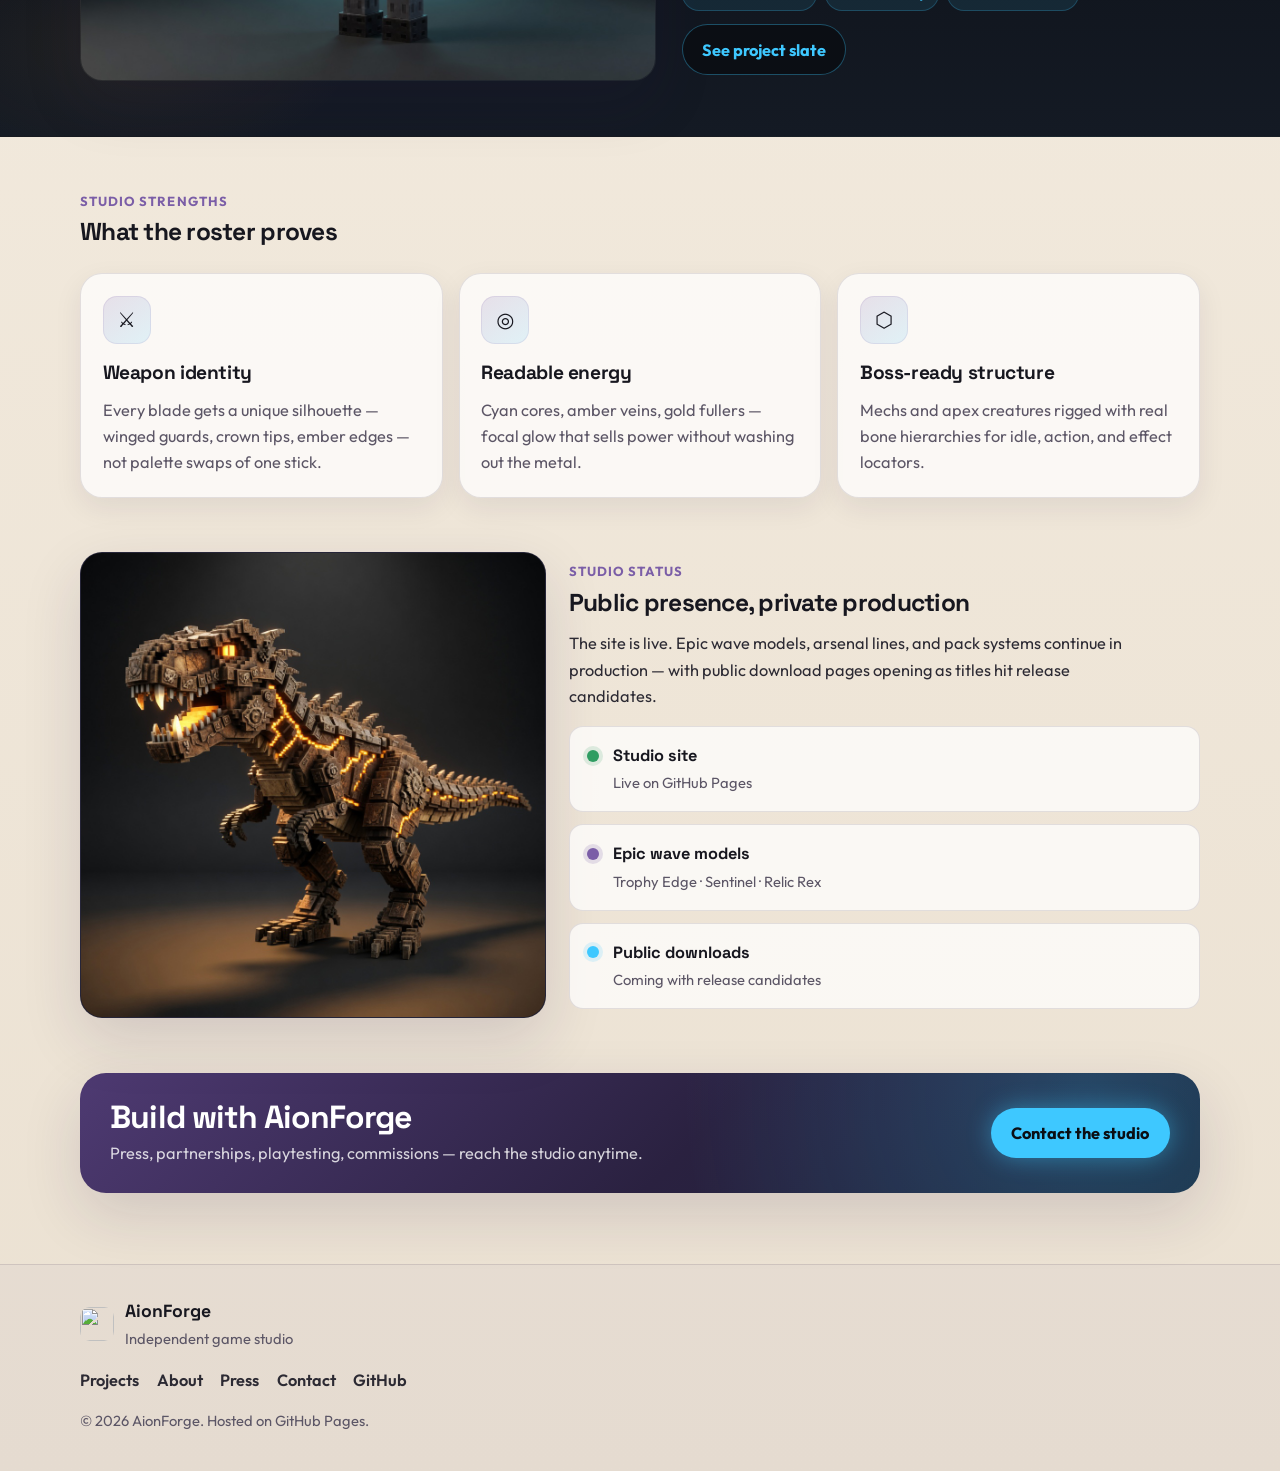
==== commit 4b7e9252: "Add interactive 3D stage with walking epic models Load real Bedrock geo.json + textures for Chrono R" ====
--- a/index.html
+++ b/index.html
@@ -56,12 +56,49 @@
       </div>
     </section>
 
+    <section class="stage-section">
+      <div class="container">
+        <div class="section-head" style="margin-bottom: 1rem;">
+          <span class="section-kicker">Live workbench</span>
+          <h2>Interactive 3D models</h2>
+          <p>Real Bedrock geometry from the studio epic line — orbit the stage, click a model, or watch them walk.</p>
+        </div>
+        <div class="stage-shell" id="stage-shell">
+          <canvas class="stage-canvas" id="forge-stage" aria-label="Interactive AionForge 3D model stage"></canvas>
+          <div class="stage-overlay">
+            <div class="stage-top">
+              <div class="stage-label">
+                <p class="eyebrow">Epic wave · live geo</p>
+                <h2>Forge Stage</h2>
+                <p>Trophy Edge · Chrono Robo Sentinel · Triassic Relic Rex</p>
+              </div>
+              <div class="stage-controls" role="group" aria-label="Animation mode">
+                <button type="button" data-stage-mode="walk" class="is-active">Walk</button>
+                <button type="button" data-stage-mode="idle">Idle</button>
+                <button type="button" data-stage-mode="action">Action</button>
+              </div>
+            </div>
+            <div class="stage-bottom">
+              <div class="stage-focus">
+                <strong id="stage-name">Loading…</strong>
+                <span id="stage-role">Preparing models</span>
+              </div>
+              <p class="stage-hint" id="stage-hint">Drag to orbit · scroll to zoom · click a model to focus and play action.</p>
+            </div>
+          </div>
+          <div class="stage-fallback" id="stage-fallback">
+            <p>Loading interactive models…<br><small>Requires WebGL. Static stills remain below if 3D cannot start.</small></p>
+          </div>
+        </div>
+      </div>
+    </section>
+
     <section class="section">
       <div class="container">
         <div class="section-head">
-          <span class="section-kicker">Hero roster</span>
+          <span class="section-kicker">Hero roster · stills</span>
           <h2>Swords, sentinels, and rex</h2>
-          <p>Flagship wave models from the studio epic line — the pieces that set the bar for silhouette, materials, and energy glow.</p>
+          <p>Same flagship models as the live stage above — marketing stills for press and sharing.</p>
         </div>
         <div class="product-grid">
           <article class="product-card">
@@ -263,5 +300,25 @@
   <script>
     document.getElementById('year').textContent = new Date().getFullYear();
   </script>
+
+  <script type="module">
+    import { mountStage } from './js/stage.js';
+    const canvas = document.getElementById('forge-stage');
+    const shell = document.getElementById('stage-shell');
+    const fallback = document.getElementById('stage-fallback');
+    if (canvas) {
+      mountStage(canvas)
+        .then(() => {
+          shell?.classList.add('is-ready');
+        })
+        .catch((err) => {
+          console.error(err);
+          if (fallback) {
+            fallback.innerHTML = '<p>3D stage could not start on this device.<br><small>Scroll down for stills of the same models.</small></p>';
+          }
+        });
+    }
+  </script>
+
 </body>
 </html>
--- a/css/site.css
+++ b/css/site.css
@@ -901,6 +901,162 @@
   margin: 0;
 }
 
+/* Interactive 3D stage */
+
+.stage-section {
+  padding: 0 0 3.2rem;
+}
+
+.stage-shell {
+  position: relative;
+  border-radius: calc(var(--radius) + 6px);
+  overflow: hidden;
+  background:
+    radial-gradient(ellipse 70% 60% at 50% 40%, rgba(62, 200, 255, 0.12), transparent 55%),
+    radial-gradient(ellipse 50% 50% at 80% 70%, rgba(240, 160, 48, 0.1), transparent 50%),
+    linear-gradient(180deg, #0d121c 0%, #0b0e14 100%);
+  border: 1px solid rgba(62, 200, 255, 0.16);
+  box-shadow: var(--shadow);
+  min-height: clamp(360px, 56vw, 560px);
+}
+
+.stage-canvas {
+  display: block;
+  width: 100%;
+  height: clamp(360px, 56vw, 560px);
+  touch-action: none;
+  cursor: grab;
+}
+
+.stage-canvas:active {
+  cursor: grabbing;
+}
+
+.stage-overlay {
+  position: absolute;
+  inset: 0;
+  pointer-events: none;
+  display: flex;
+  flex-direction: column;
+  justify-content: space-between;
+  padding: 1rem 1.15rem 1.1rem;
+}
+
+.stage-top {
+  display: flex;
+  justify-content: space-between;
+  gap: 1rem;
+  align-items: flex-start;
+  flex-wrap: wrap;
+}
+
+.stage-label {
+  pointer-events: none;
+}
+
+.stage-label .eyebrow {
+  margin-bottom: 0.35rem;
+  background: rgba(62, 200, 255, 0.12);
+  color: var(--cyan);
+}
+
+.stage-label h2 {
+  margin: 0;
+  color: #fff;
+  font-family: var(--display);
+  font-size: clamp(1.25rem, 2.5vw, 1.7rem);
+  letter-spacing: -0.02em;
+}
+
+.stage-label p {
+  margin: 0.25rem 0 0;
+  color: rgba(244, 241, 234, 0.72);
+  font-size: 0.95rem;
+}
+
+.stage-controls {
+  display: flex;
+  gap: 0.4rem;
+  flex-wrap: wrap;
+  pointer-events: auto;
+}
+
+.stage-controls button {
+  appearance: none;
+  border: 1px solid rgba(255, 255, 255, 0.16);
+  background: rgba(12, 16, 24, 0.72);
+  color: rgba(244, 241, 234, 0.88);
+  font: inherit;
+  font-size: 0.82rem;
+  font-weight: 700;
+  padding: 0.45rem 0.8rem;
+  border-radius: 999px;
+  cursor: pointer;
+  backdrop-filter: blur(10px);
+  transition: background 0.15s ease, border-color 0.15s ease, color 0.15s ease;
+}
+
+.stage-controls button:hover {
+  border-color: rgba(62, 200, 255, 0.45);
+  color: #fff;
+}
+
+.stage-controls button.is-active {
+  background: rgba(62, 200, 255, 0.18);
+  border-color: rgba(62, 200, 255, 0.55);
+  color: var(--cyan);
+}
+
+.stage-bottom {
+  display: flex;
+  justify-content: space-between;
+  align-items: flex-end;
+  gap: 1rem;
+  flex-wrap: wrap;
+}
+
+.stage-focus {
+  background: rgba(12, 16, 24, 0.7);
+  border: 1px solid rgba(255, 255, 255, 0.1);
+  backdrop-filter: blur(12px);
+  border-radius: 14px;
+  padding: 0.7rem 0.95rem;
+  min-width: 12rem;
+}
+
+.stage-focus strong {
+  display: block;
+  color: #fff;
+  font-family: var(--display);
+  font-size: 1.05rem;
+}
+
+.stage-focus span {
+  color: rgba(244, 241, 234, 0.7);
+  font-size: 0.88rem;
+}
+
+.stage-hint {
+  color: rgba(244, 241, 234, 0.55);
+  font-size: 0.82rem;
+  max-width: 22rem;
+  text-align: right;
+}
+
+.stage-fallback {
+  position: absolute;
+  inset: 0;
+  display: grid;
+  place-items: center;
+  color: rgba(244, 241, 234, 0.7);
+  padding: 2rem;
+  text-align: center;
+}
+
+.stage-shell.is-ready .stage-fallback {
+  display: none;
+}
+
 /* Responsive */
 
 @media (max-width: 900px) {
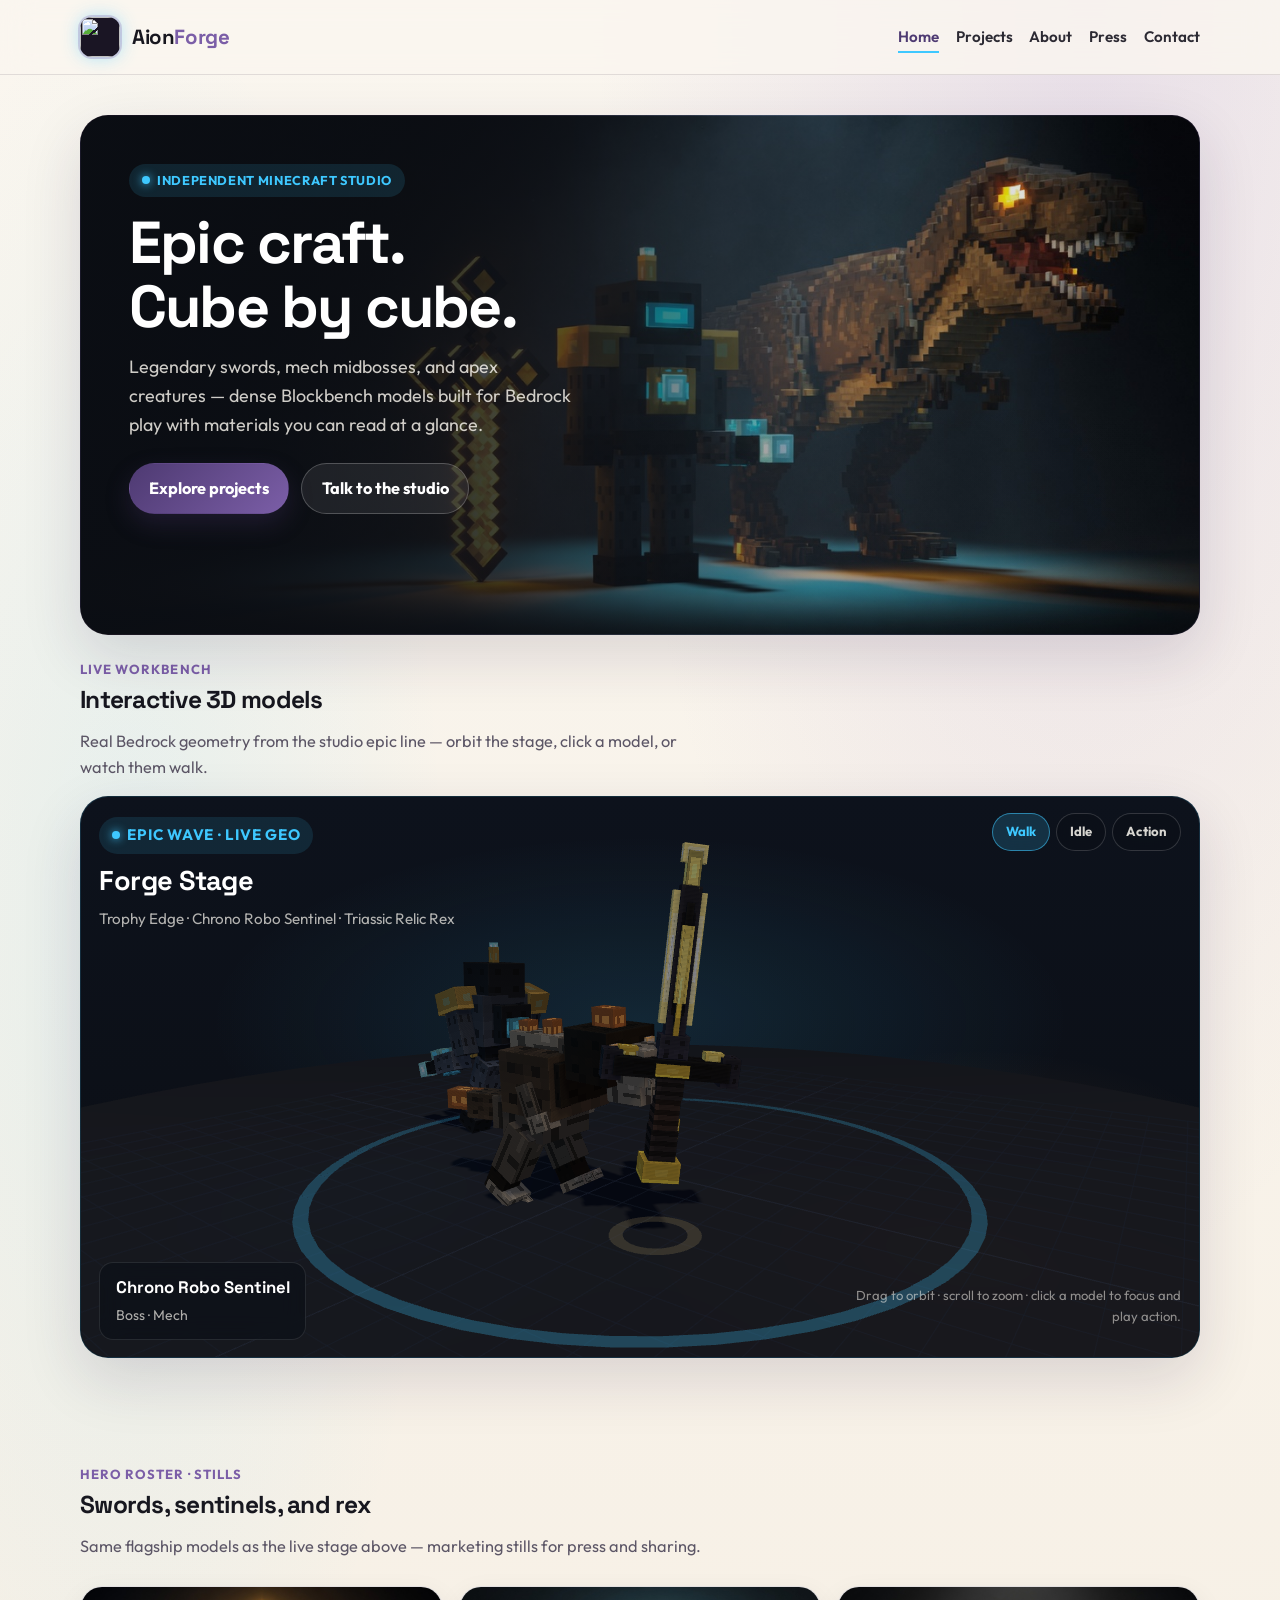
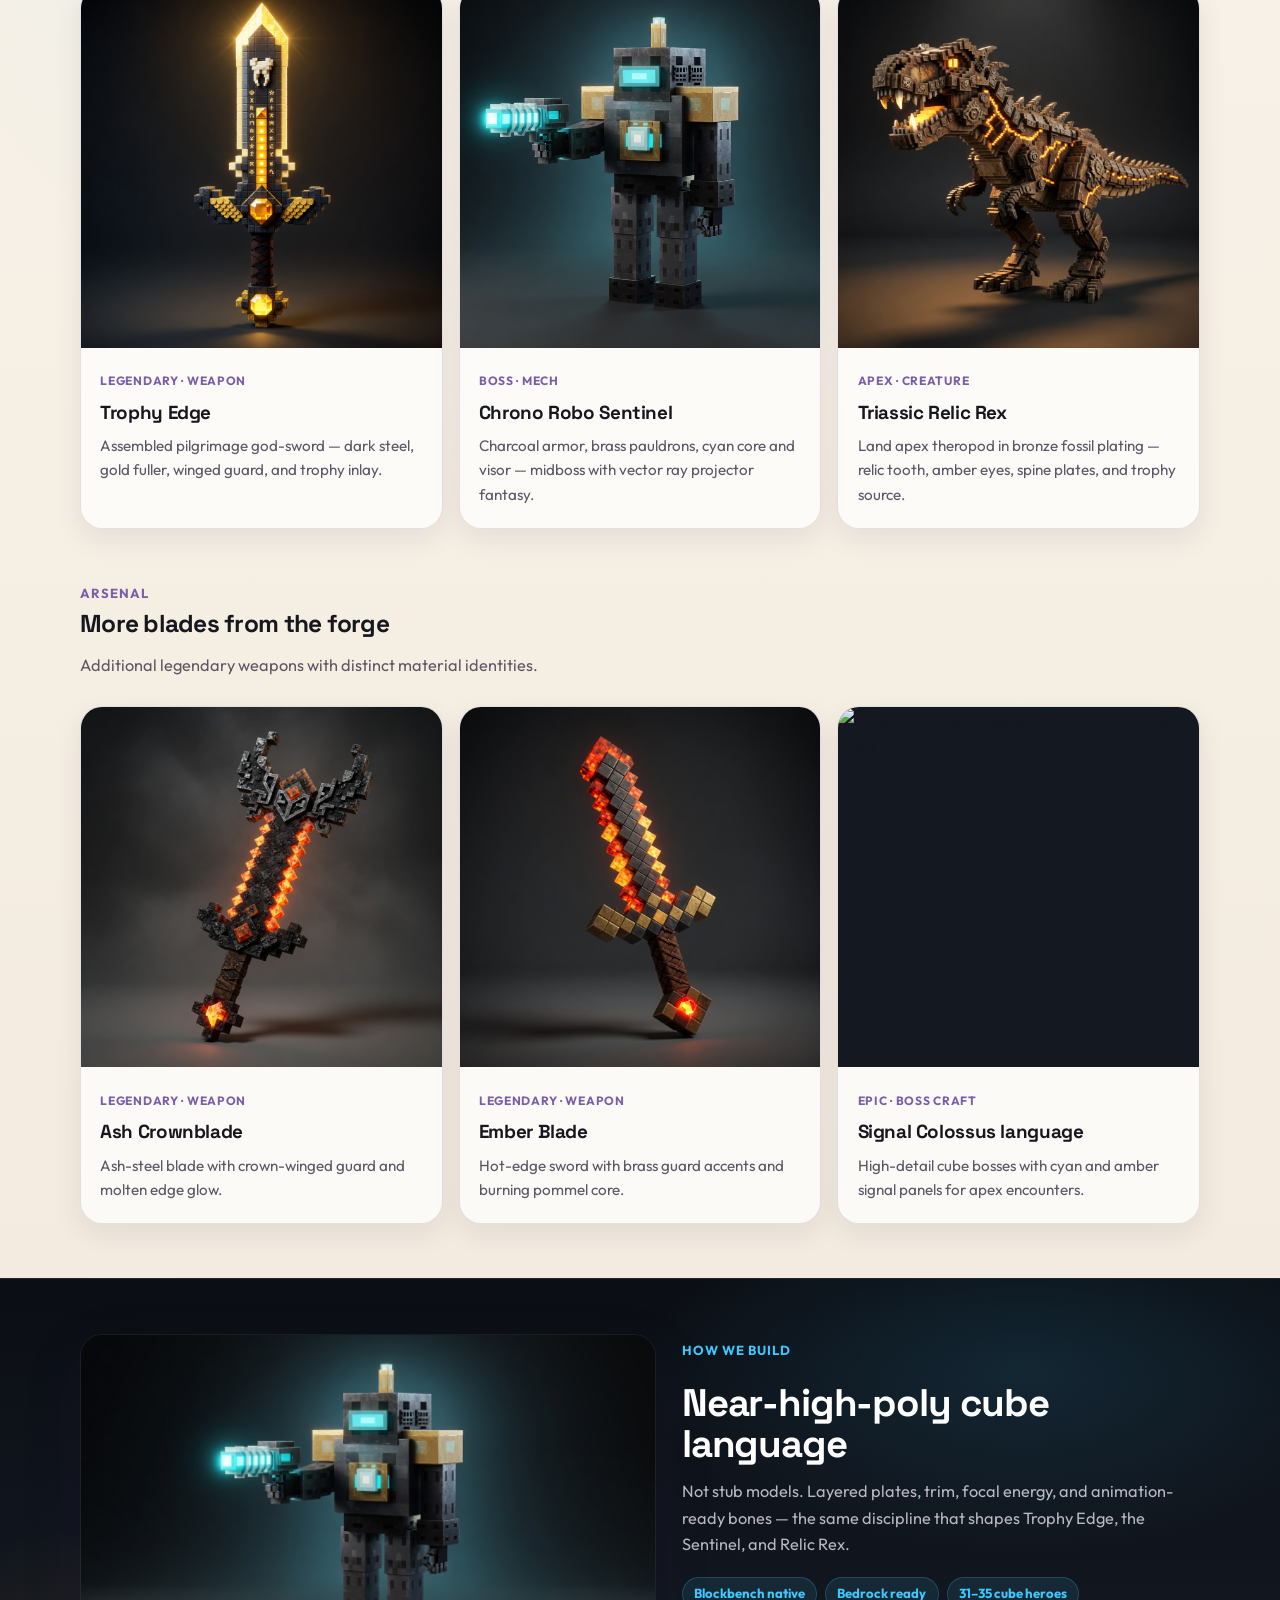
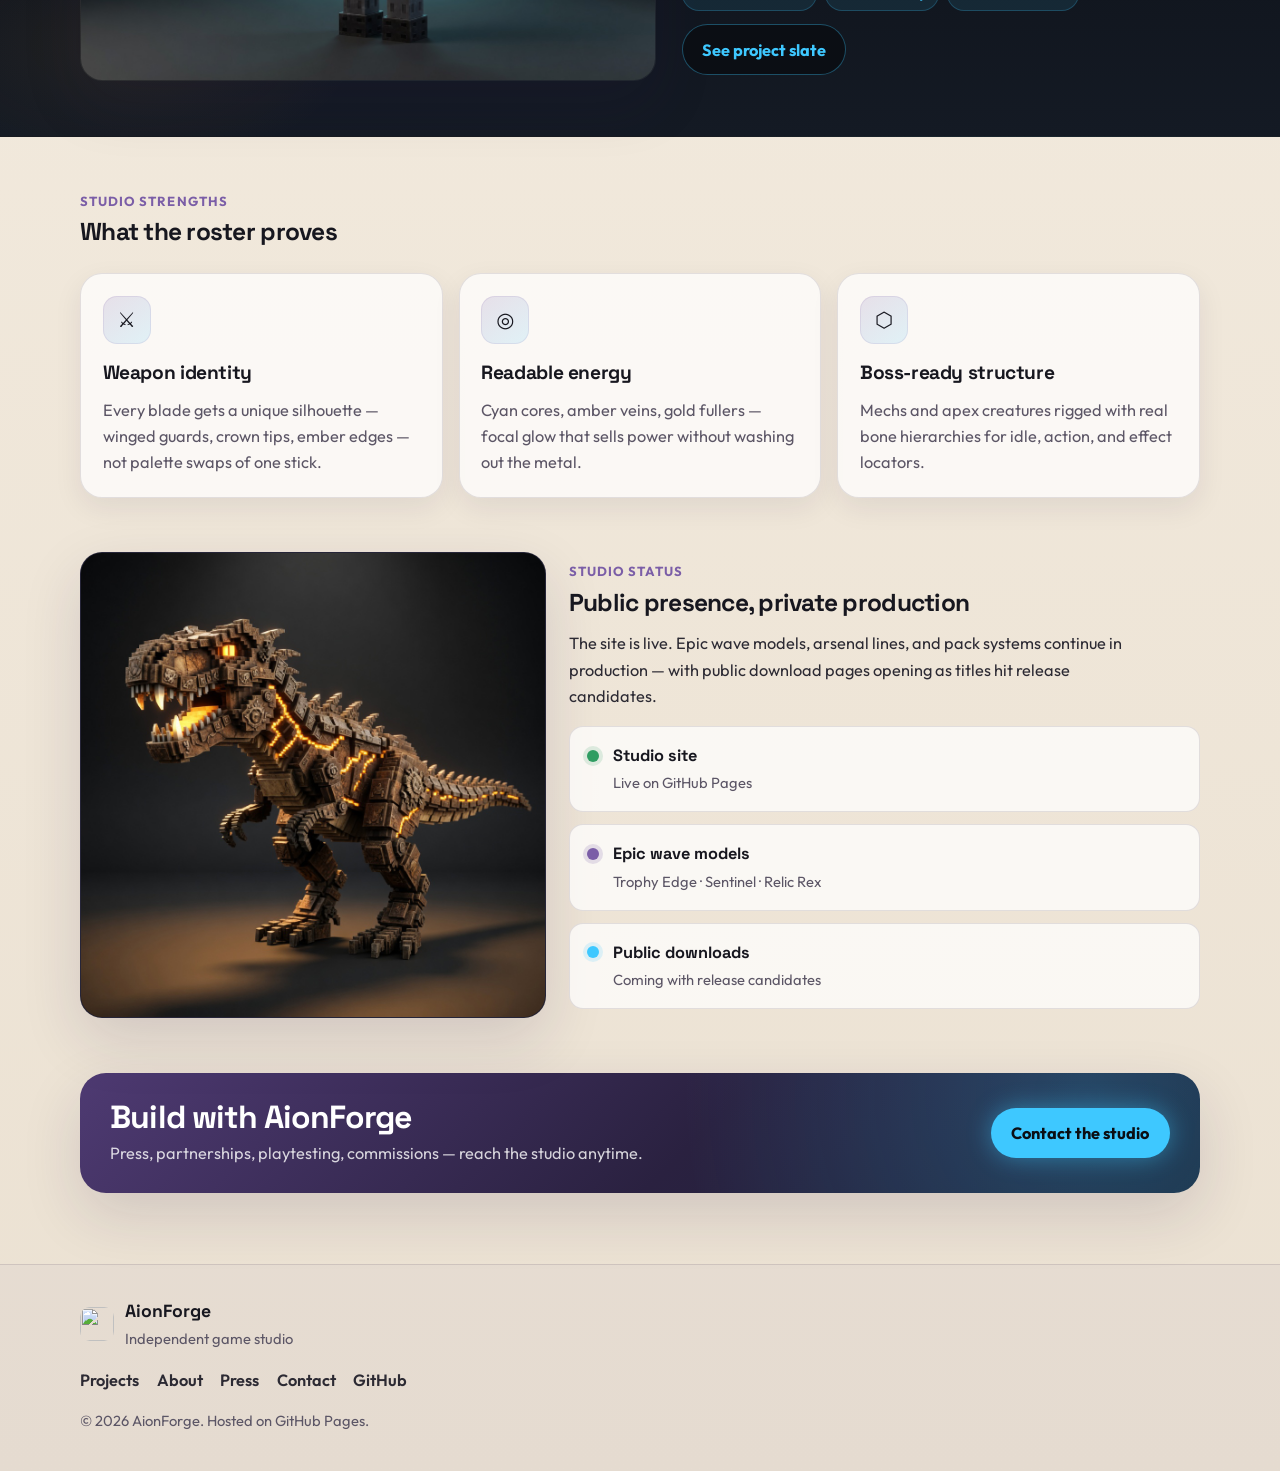
==== commit 294fec65: "Fix broken 3D stage module loading Vendor Three.js and OrbitControls locally so browser modules no l" ====
--- a/index.html
+++ b/index.html
@@ -308,13 +308,18 @@
     const fallback = document.getElementById('stage-fallback');
     if (canvas) {
       mountStage(canvas)
-        .then(() => {
+        .then((api) => {
           shell?.classList.add('is-ready');
+          if (api?.errors?.length) console.warn('Partial model load errors', api.errors);
         })
         .catch((err) => {
-          console.error(err);
+          console.error('Forge stage failed', err);
           if (fallback) {
-            fallback.innerHTML = '<p>3D stage could not start on this device.<br><small>Scroll down for stills of the same models.</small></p>';
+            const msg = (err && err.message) ? err.message : String(err);
+            fallback.innerHTML =
+              '<p><strong>3D stage failed to start.</strong><br>' +
+              '<small>' + msg.replace(/[<>&]/g, s => ({'<':'&lt;','>':'&gt;','&':'&amp;'}[s])) +
+              '</small><br><small>Static stills are still available below.</small></p>';
           }
         });
     }
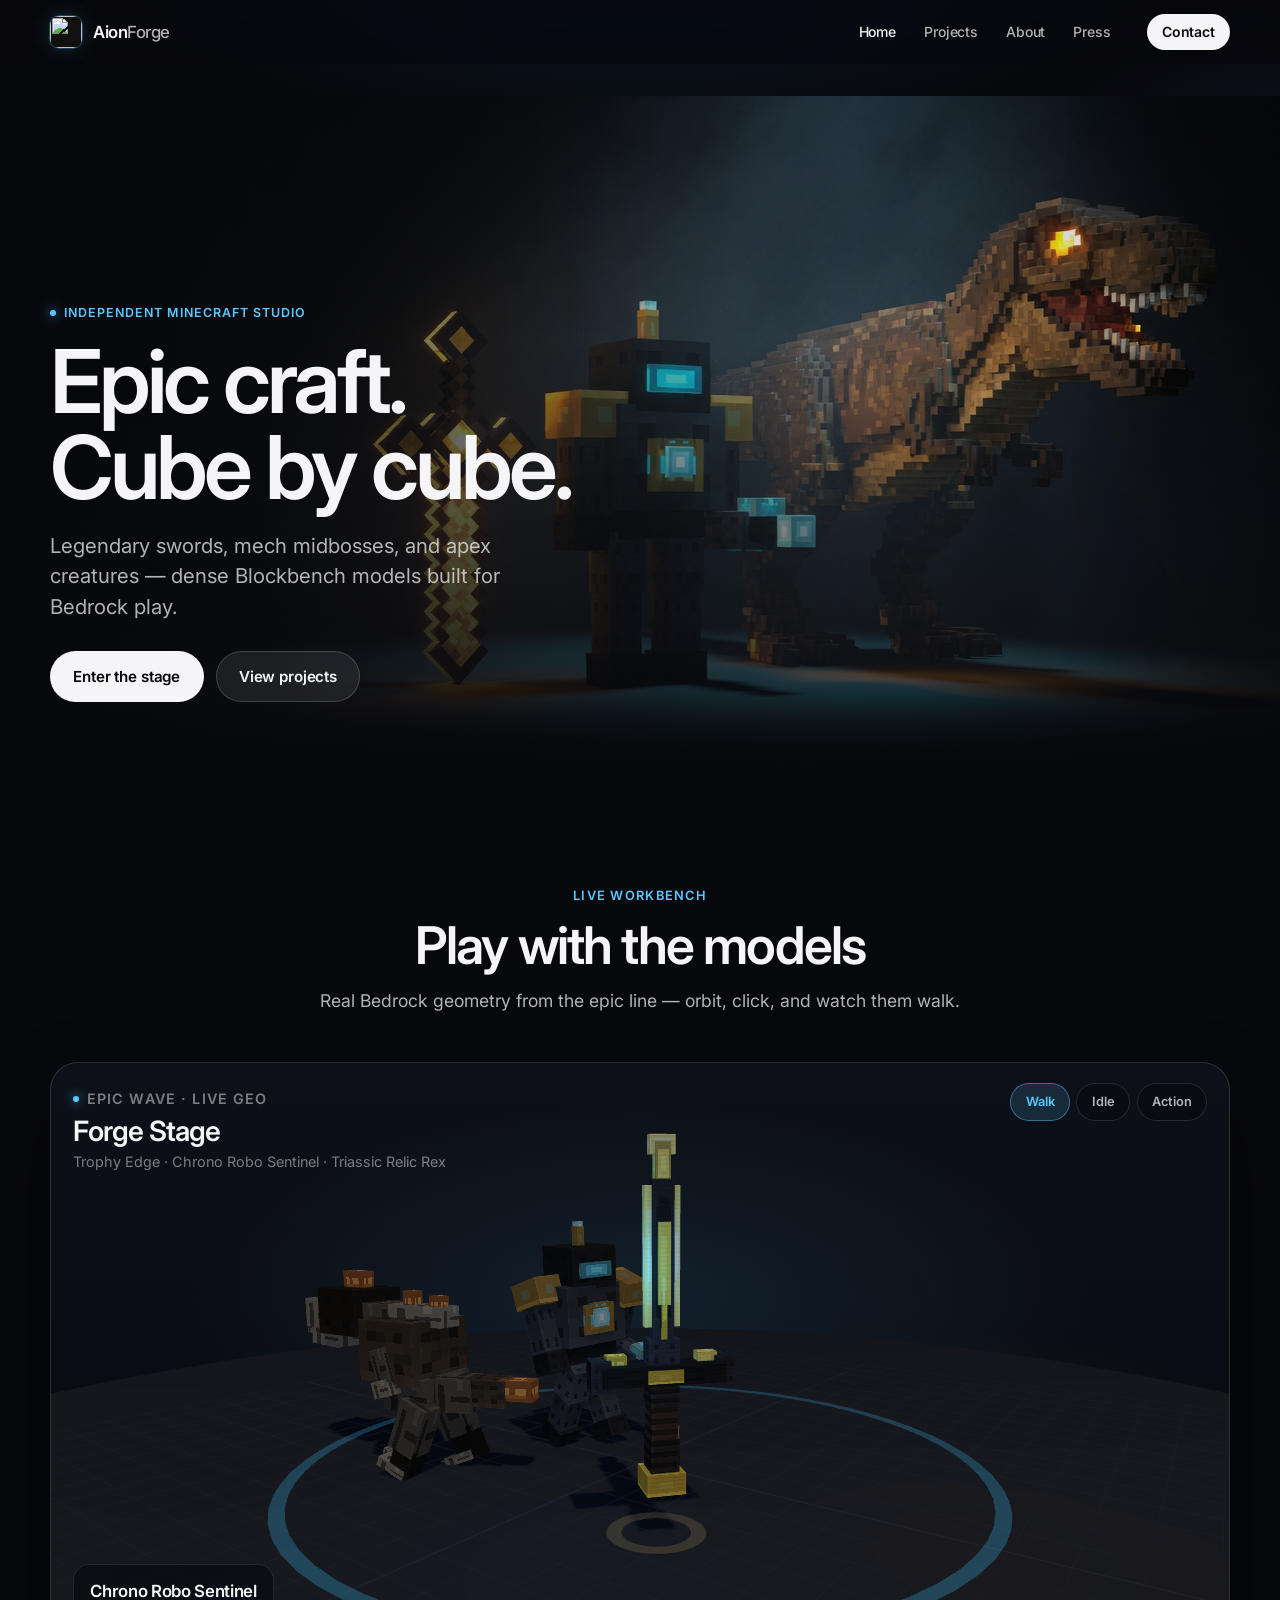
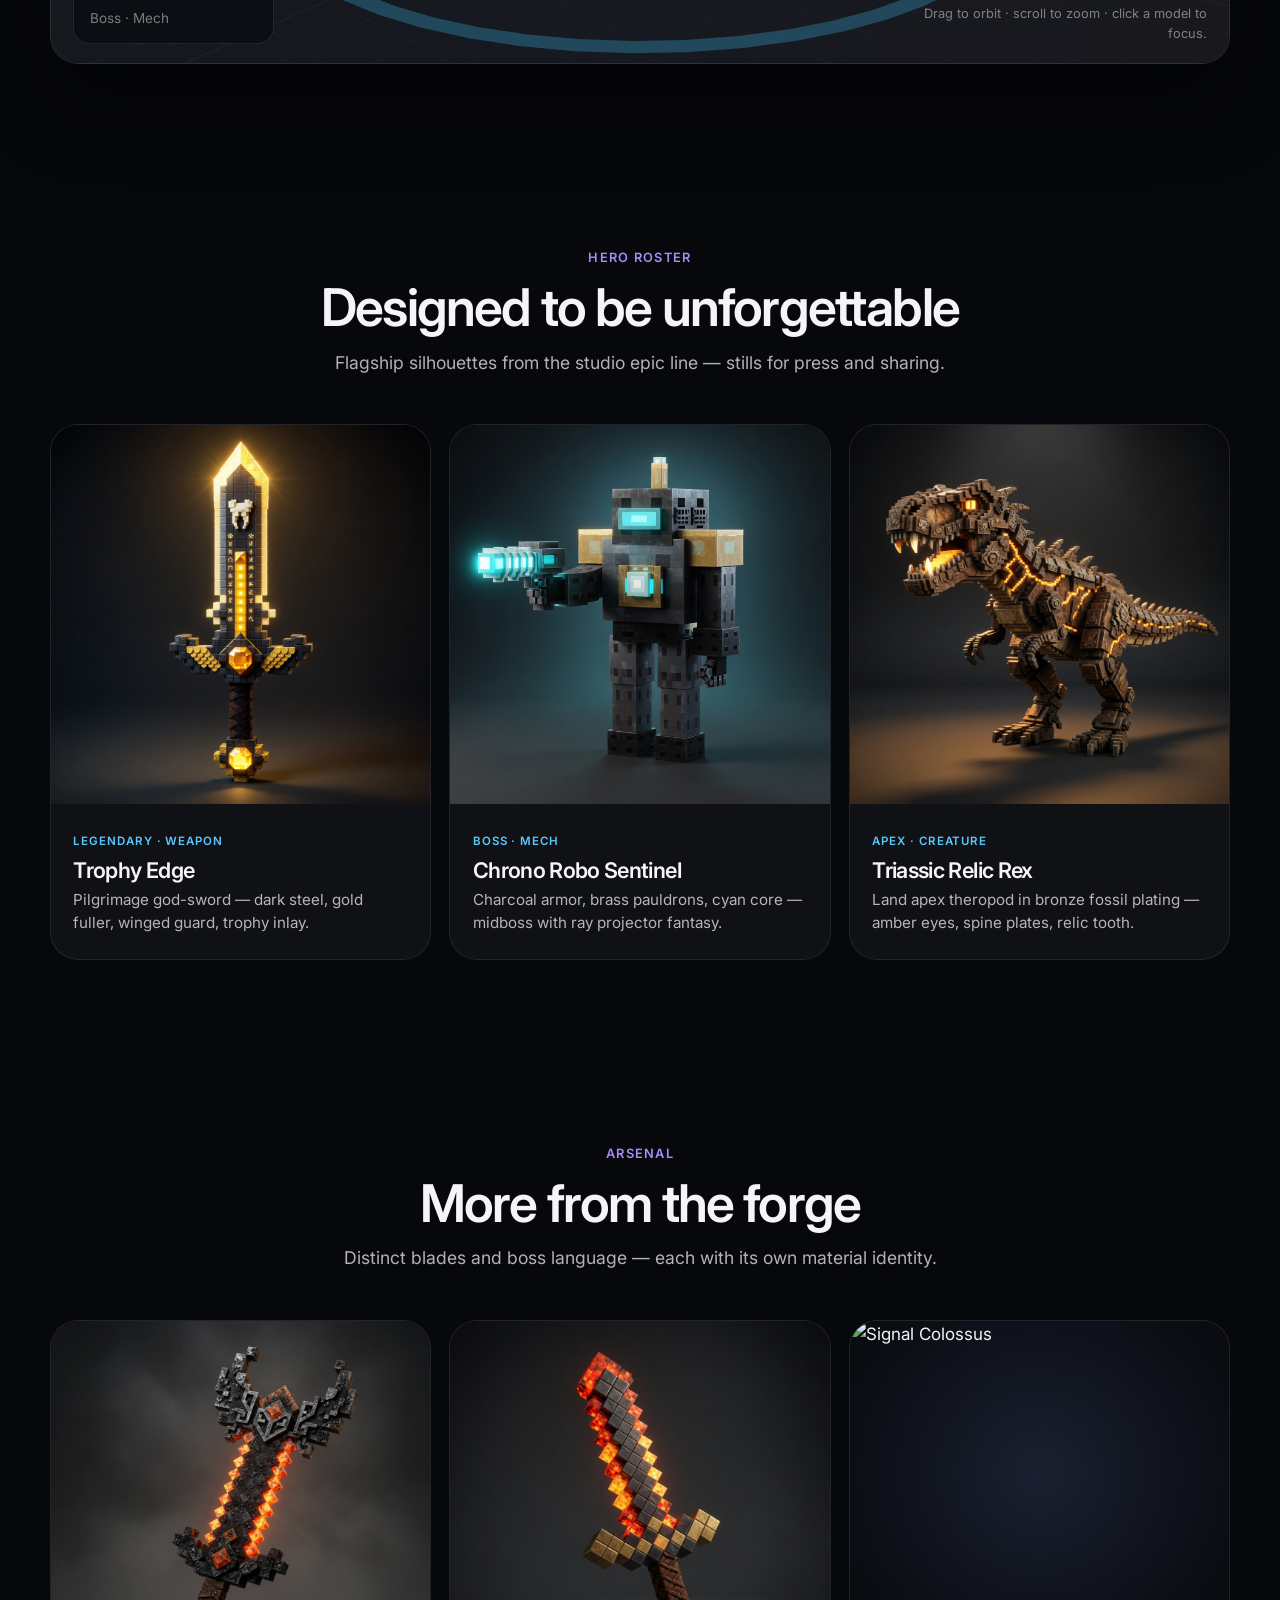
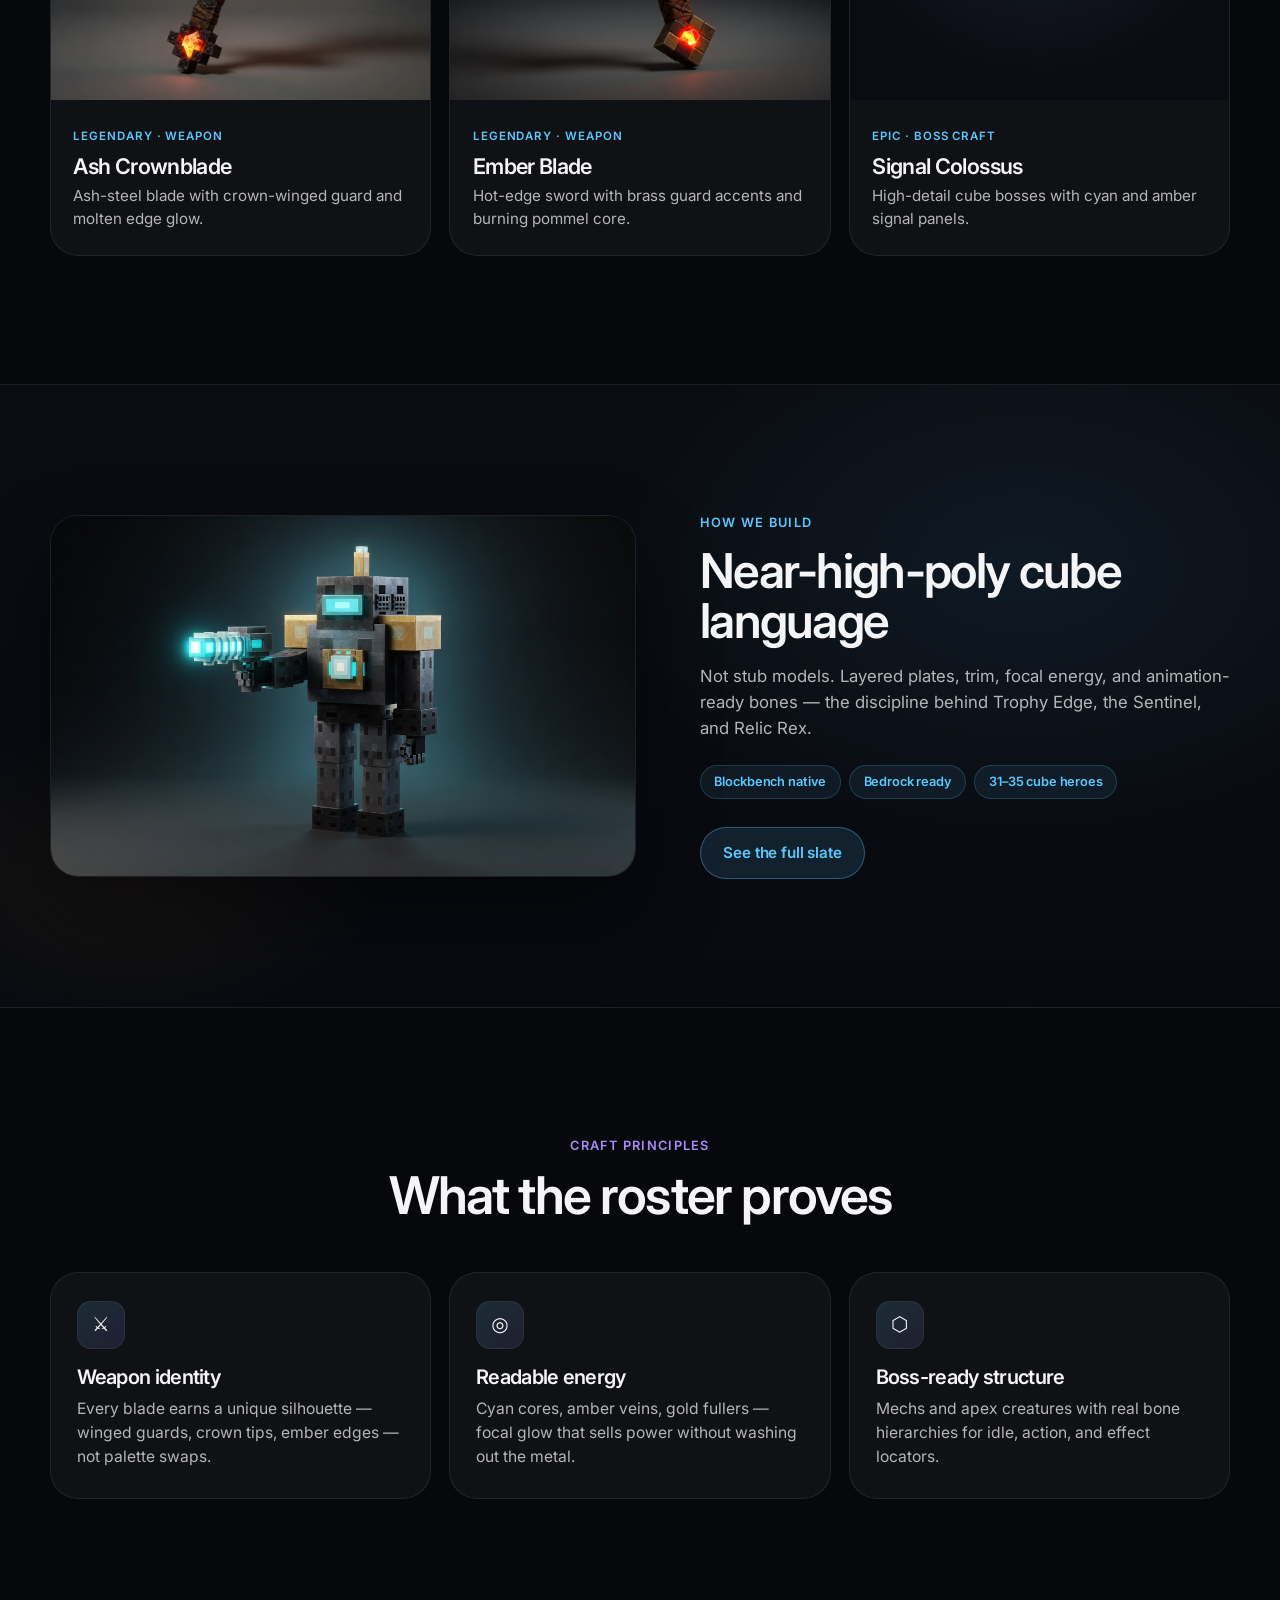
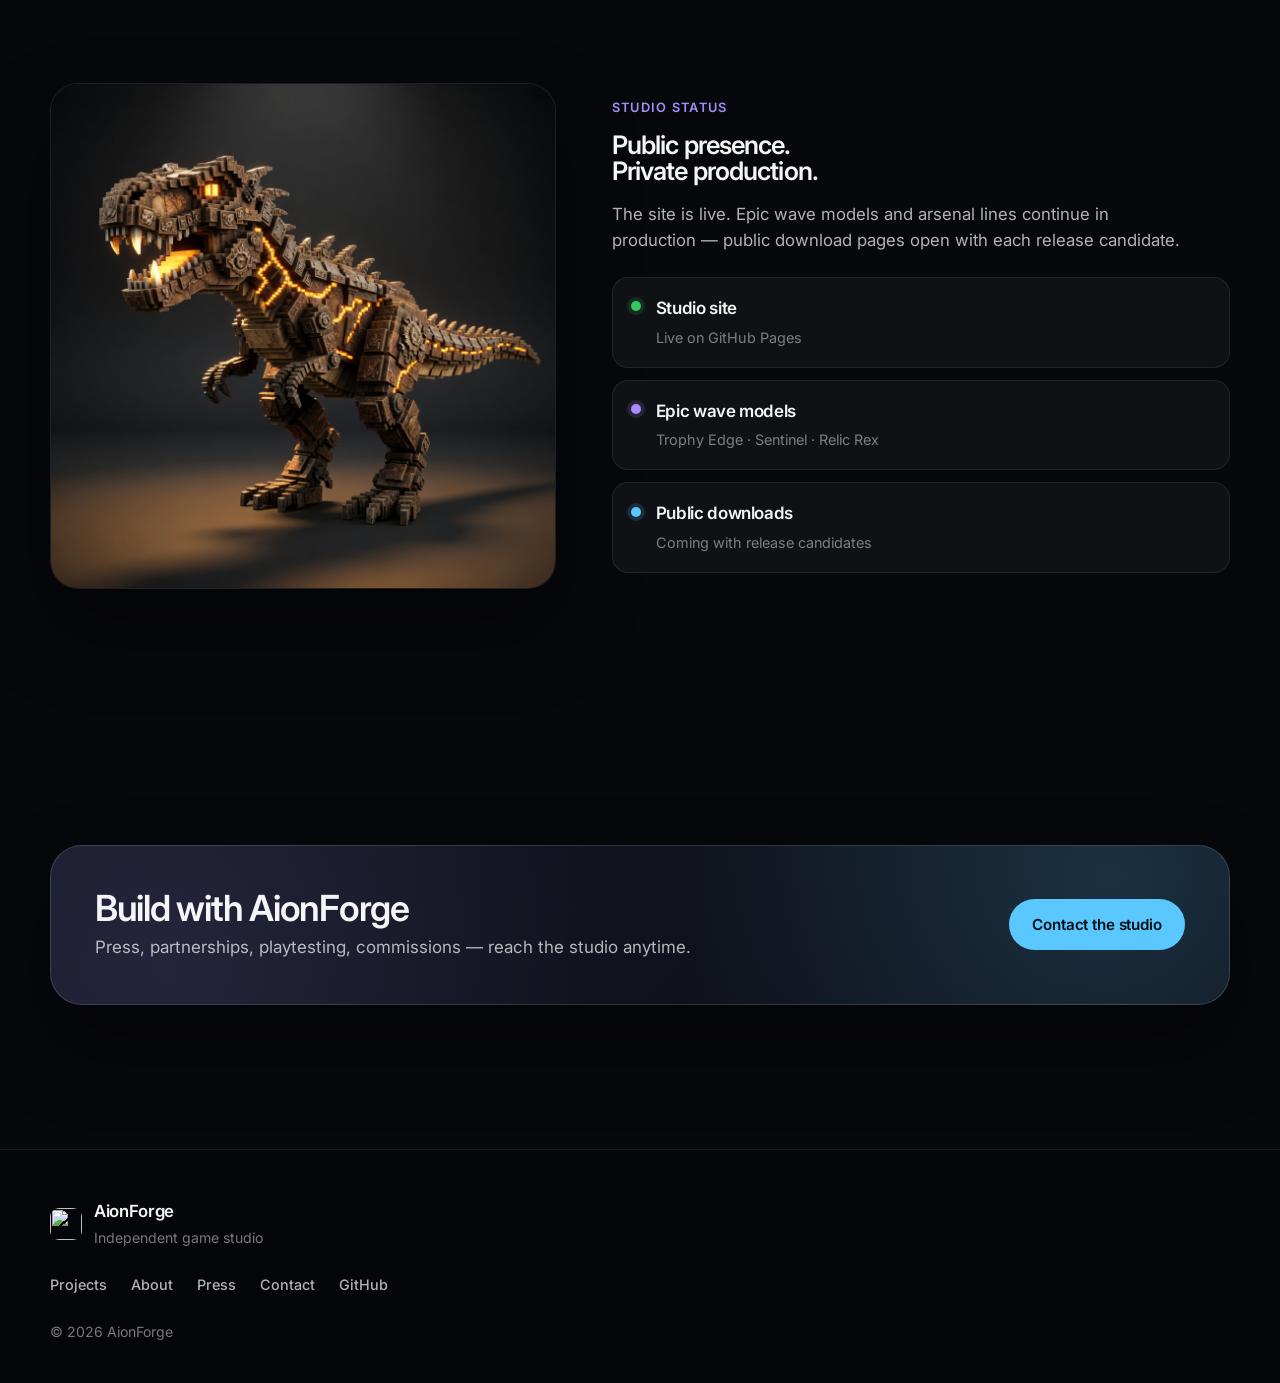
==== commit db676d43: "Polish site design: Apple-scale layout and dark cinematic UI Shift to a full-bleed hero, fixed glass" ====
--- a/index.html
+++ b/index.html
@@ -5,7 +5,7 @@
   <meta name="viewport" content="width=device-width, initial-scale=1">
   <title>AionForge — Independent Game Studio</title>
   <meta name="description" content="AionForge builds Minecraft packs, epic creatures, legendary weapons, and creative tools — crafted cube by cube.">
-  <meta name="theme-color" content="#0b0e14">
+  <meta name="theme-color" content="#07080c">
   <meta property="og:title" content="AionForge — Independent Game Studio">
   <meta property="og:description" content="Epic creatures, legendary swords, and mech midbosses from an independent Minecraft studio.">
   <meta property="og:type" content="website">
@@ -14,16 +14,16 @@
   <link rel="icon" href="assets/brand/mascot-face.png" type="image/png">
   <link rel="preconnect" href="https://fonts.googleapis.com">
   <link rel="preconnect" href="https://fonts.gstatic.com" crossorigin>
-  <link href="https://fonts.googleapis.com/css2?family=Outfit:wght@400;600;700;800&family=Space+Grotesk:wght@500;700&display=swap" rel="stylesheet">
+  <link href="https://fonts.googleapis.com/css2?family=Inter:wght@400;500;600;700&display=swap" rel="stylesheet">
   <link rel="stylesheet" href="css/site.css">
 </head>
 <body>
   <a class="skip-link" href="#main">Skip to content</a>
 
-  <header class="site-header">
+  <header class="site-header" id="site-header">
     <div class="container header-inner">
       <a class="brand" href="index.html" aria-label="AionForge home">
-        <img src="assets/brand/mascot-face.png" width="40" height="40" alt="" class="brand-mark">
+        <img src="assets/brand/mascot-face.png" width="32" height="32" alt="" class="brand-mark">
         <span class="brand-name">Aion<span>Forge</span></span>
       </a>
       <nav class="nav" aria-label="Primary">
@@ -31,39 +31,39 @@
         <a href="projects.html">Projects</a>
         <a href="about.html">About</a>
         <a href="press.html">Press</a>
-        <a href="contact.html">Contact</a>
+        <a href="contact.html" class="nav-cta">Contact</a>
       </nav>
     </div>
   </header>
 
   <main id="main">
+    <!-- Full-bleed cinematic hero -->
     <section class="hero">
-      <div class="container">
-        <div class="hero-banner" style="background-image: url('assets/gallery/hero-lineup.jpg');">
-          <div class="hero-content">
-            <p class="eyebrow">Independent Minecraft studio</p>
-            <h1>Epic craft. Cube by cube.</h1>
-            <p class="lede">
-              Legendary swords, mech midbosses, and apex creatures — dense Blockbench models
-              built for Bedrock play with materials you can read at a glance.
-            </p>
-            <div class="hero-actions">
-              <a class="btn btn-primary" href="projects.html">Explore projects</a>
-              <a class="btn btn-ghost" href="contact.html">Talk to the studio</a>
-            </div>
-          </div>
-        </div>
-      </div>
-    </section>
-
-    <section class="stage-section">
-      <div class="container">
-        <div class="section-head" style="margin-bottom: 1rem;">
+      <div class="hero-banner" style="background-image: url('assets/gallery/hero-lineup.jpg');">
+        <div class="hero-content reveal is-visible">
+          <p class="eyebrow">Independent Minecraft studio</p>
+          <h1>Epic craft.<br>Cube by cube.</h1>
+          <p class="lede">
+            Legendary swords, mech midbosses, and apex creatures —
+            dense Blockbench models built for Bedrock play.
+          </p>
+          <div class="hero-actions">
+            <a class="btn btn-primary" href="#stage">Enter the stage</a>
+            <a class="btn btn-ghost" href="projects.html">View projects</a>
+          </div>
+        </div>
+      </div>
+    </section>
+
+    <!-- Interactive 3D -->
+    <section class="stage-section" id="stage">
+      <div class="container">
+        <div class="section-head reveal">
           <span class="section-kicker">Live workbench</span>
-          <h2>Interactive 3D models</h2>
-          <p>Real Bedrock geometry from the studio epic line — orbit the stage, click a model, or watch them walk.</p>
-        </div>
-        <div class="stage-shell" id="stage-shell">
+          <h2>Play with the models</h2>
+          <p>Real Bedrock geometry from the epic line — orbit, click, and watch them walk.</p>
+        </div>
+        <div class="stage-shell reveal" id="stage-shell">
           <canvas class="stage-canvas" id="forge-stage" aria-label="Interactive AionForge 3D model stage"></canvas>
           <div class="stage-overlay">
             <div class="stage-top">
@@ -83,69 +83,71 @@
                 <strong id="stage-name">Loading…</strong>
                 <span id="stage-role">Preparing models</span>
               </div>
-              <p class="stage-hint" id="stage-hint">Drag to orbit · scroll to zoom · click a model to focus and play action.</p>
+              <p class="stage-hint" id="stage-hint">Drag to orbit · scroll to zoom · click a model to focus.</p>
             </div>
           </div>
           <div class="stage-fallback" id="stage-fallback">
-            <p>Loading interactive models…<br><small>Requires WebGL. Static stills remain below if 3D cannot start.</small></p>
-          </div>
-        </div>
-      </div>
-    </section>
-
-    <section class="section">
-      <div class="container">
-        <div class="section-head">
-          <span class="section-kicker">Hero roster · stills</span>
-          <h2>Swords, sentinels, and rex</h2>
-          <p>Same flagship models as the live stage above — marketing stills for press and sharing.</p>
+            <p>Loading interactive models…<br><small>Requires WebGL.</small></p>
+          </div>
+        </div>
+      </div>
+    </section>
+
+    <!-- Hero roster stills -->
+    <section class="section section-tight">
+      <div class="container">
+        <div class="section-head reveal">
+          <span class="section-kicker">Hero roster</span>
+          <h2>Designed to be unforgettable</h2>
+          <p>Flagship silhouettes from the studio epic line — stills for press and sharing.</p>
         </div>
         <div class="product-grid">
-          <article class="product-card">
-            <div class="thumb" style="background:#141820;">
-              <img src="assets/gallery/product-trophy-edge.jpg" alt="Trophy Edge assembled legendary sword with gold energy glow" width="800" height="800" loading="lazy">
+          <article class="product-card reveal">
+            <div class="thumb">
+              <img src="assets/gallery/product-trophy-edge.jpg" alt="Trophy Edge legendary sword" width="800" height="800" loading="lazy">
             </div>
             <div class="body">
               <span class="meta">Legendary · Weapon</span>
               <h3>Trophy Edge</h3>
-              <p>Assembled pilgrimage god-sword — dark steel, gold fuller, winged guard, and trophy inlay.</p>
-            </div>
-          </article>
-          <article class="product-card">
-            <div class="thumb" style="background:#141820;">
-              <img src="assets/gallery/product-sentinel.jpg" alt="Chrono Robo Sentinel biped mech with cyan visor and ray arm" width="800" height="800" loading="lazy">
+              <p>Pilgrimage god-sword — dark steel, gold fuller, winged guard, trophy inlay.</p>
+            </div>
+          </article>
+          <article class="product-card reveal">
+            <div class="thumb">
+              <img src="assets/gallery/product-sentinel.jpg" alt="Chrono Robo Sentinel" width="800" height="800" loading="lazy">
             </div>
             <div class="body">
               <span class="meta">Boss · Mech</span>
               <h3>Chrono Robo Sentinel</h3>
-              <p>Charcoal armor, brass pauldrons, cyan core and visor — midboss with vector ray projector fantasy.</p>
-            </div>
-          </article>
-          <article class="product-card">
-            <div class="thumb" style="background:#141820;">
-              <img src="assets/gallery/product-rex.jpg" alt="Triassic Relic Rex apex dinosaur with amber energy veins" width="800" height="800" loading="lazy">
+              <p>Charcoal armor, brass pauldrons, cyan core — midboss with ray projector fantasy.</p>
+            </div>
+          </article>
+          <article class="product-card reveal">
+            <div class="thumb">
+              <img src="assets/gallery/product-rex.jpg" alt="Triassic Relic Rex" width="800" height="800" loading="lazy">
             </div>
             <div class="body">
               <span class="meta">Apex · Creature</span>
               <h3>Triassic Relic Rex</h3>
-              <p>Land apex theropod in bronze fossil plating — relic tooth, amber eyes, spine plates, and trophy source.</p>
-            </div>
-          </article>
-        </div>
-      </div>
-    </section>
-
-    <section class="section" style="padding-top: 0;">
-      <div class="container">
-        <div class="section-head">
+              <p>Land apex theropod in bronze fossil plating — amber eyes, spine plates, relic tooth.</p>
+            </div>
+          </article>
+        </div>
+      </div>
+    </section>
+
+    <!-- Arsenal -->
+    <section class="section section-tight">
+      <div class="container">
+        <div class="section-head reveal">
           <span class="section-kicker">Arsenal</span>
-          <h2>More blades from the forge</h2>
-          <p>Additional legendary weapons with distinct material identities.</p>
+          <h2>More from the forge</h2>
+          <p>Distinct blades and boss language — each with its own material identity.</p>
         </div>
         <div class="product-grid">
-          <article class="product-card">
-            <div class="thumb" style="background:#141820;">
-              <img src="assets/gallery/product-ash-crownblade.jpg" alt="Ash Crownblade with ember edge and crown guard" width="800" height="800" loading="lazy">
+          <article class="product-card reveal">
+            <div class="thumb">
+              <img src="assets/gallery/product-ash-crownblade.jpg" alt="Ash Crownblade" width="800" height="800" loading="lazy">
             </div>
             <div class="body">
               <span class="meta">Legendary · Weapon</span>
@@ -153,9 +155,9 @@
               <p>Ash-steel blade with crown-winged guard and molten edge glow.</p>
             </div>
           </article>
-          <article class="product-card">
-            <div class="thumb" style="background:#141820;">
-              <img src="assets/gallery/product-ember-blade.jpg" alt="Ember Blade with orange-red energy edge" width="800" height="800" loading="lazy">
+          <article class="product-card reveal">
+            <div class="thumb">
+              <img src="assets/gallery/product-ember-blade.jpg" alt="Ember Blade" width="800" height="800" loading="lazy">
             </div>
             <div class="body">
               <span class="meta">Legendary · Weapon</span>
@@ -163,81 +165,82 @@
               <p>Hot-edge sword with brass guard accents and burning pommel core.</p>
             </div>
           </article>
-          <article class="product-card">
-            <div class="thumb" style="background:#141820;">
-              <img src="assets/gallery/feature-colossus.jpg" alt="Industrial cube colossus with cyan and amber lights" width="800" height="800" loading="lazy">
+          <article class="product-card reveal">
+            <div class="thumb">
+              <img src="assets/gallery/feature-colossus.jpg" alt="Signal Colossus" width="800" height="800" loading="lazy">
             </div>
             <div class="body">
               <span class="meta">Epic · Boss craft</span>
-              <h3>Signal Colossus language</h3>
-              <p>High-detail cube bosses with cyan and amber signal panels for apex encounters.</p>
-            </div>
-          </article>
-        </div>
-      </div>
-    </section>
-
+              <h3>Signal Colossus</h3>
+              <p>High-detail cube bosses with cyan and amber signal panels.</p>
+            </div>
+          </article>
+        </div>
+      </div>
+    </section>
+
+    <!-- Craft story -->
     <section class="section section-dark">
       <div class="container feature-split">
-        <div class="feature-media">
-          <img src="assets/gallery/product-sentinel.jpg" alt="Chrono Robo Sentinel marketing still" width="900" height="900" loading="lazy">
-        </div>
-        <div class="feature-copy">
+        <div class="feature-media reveal">
+          <img src="assets/gallery/product-sentinel.jpg" alt="Chrono Robo Sentinel detail" width="900" height="900" loading="lazy">
+        </div>
+        <div class="feature-copy reveal">
           <span class="section-kicker">How we build</span>
           <h2>Near-high-poly cube language</h2>
           <p class="lede-sm">
             Not stub models. Layered plates, trim, focal energy, and animation-ready bones —
-            the same discipline that shapes Trophy Edge, the Sentinel, and Relic Rex.
+            the discipline behind Trophy Edge, the Sentinel, and Relic Rex.
           </p>
           <div class="pill-row">
             <span class="pill">Blockbench native</span>
             <span class="pill">Bedrock ready</span>
             <span class="pill">31–35 cube heroes</span>
           </div>
-          <div>
-            <a class="btn btn-cyan" href="projects.html">See project slate</a>
-          </div>
-        </div>
-      </div>
-    </section>
-
+          <a class="btn btn-cyan" href="projects.html">See the full slate</a>
+        </div>
+      </div>
+    </section>
+
+    <!-- Pillars -->
     <section class="section">
       <div class="container">
-        <div class="section-head">
-          <span class="section-kicker">Studio strengths</span>
+        <div class="section-head reveal">
+          <span class="section-kicker">Craft principles</span>
           <h2>What the roster proves</h2>
         </div>
         <div class="card-grid">
-          <article class="card">
+          <article class="card reveal">
             <div class="icon-blob" aria-hidden="true">⚔</div>
             <h3>Weapon identity</h3>
-            <p>Every blade gets a unique silhouette — winged guards, crown tips, ember edges — not palette swaps of one stick.</p>
-          </article>
-          <article class="card">
+            <p>Every blade earns a unique silhouette — winged guards, crown tips, ember edges — not palette swaps.</p>
+          </article>
+          <article class="card reveal">
             <div class="icon-blob" aria-hidden="true">◎</div>
             <h3>Readable energy</h3>
             <p>Cyan cores, amber veins, gold fullers — focal glow that sells power without washing out the metal.</p>
           </article>
-          <article class="card">
+          <article class="card reveal">
             <div class="icon-blob" aria-hidden="true">⬡</div>
             <h3>Boss-ready structure</h3>
-            <p>Mechs and apex creatures rigged with real bone hierarchies for idle, action, and effect locators.</p>
-          </article>
-        </div>
-      </div>
-    </section>
-
-    <section class="section" style="padding-top: 0;">
+            <p>Mechs and apex creatures with real bone hierarchies for idle, action, and effect locators.</p>
+          </article>
+        </div>
+      </div>
+    </section>
+
+    <!-- Status -->
+    <section class="section section-tight">
       <div class="container portrait-band">
-        <div class="portrait-frame" style="background:#141820;">
+        <div class="portrait-frame reveal">
           <img src="assets/gallery/product-rex.jpg" alt="Triassic Relic Rex" width="1024" height="1024" loading="lazy">
         </div>
-        <div>
+        <div class="reveal">
           <span class="section-kicker">Studio status</span>
-          <h2>Public presence, private production</h2>
-          <p class="lede-sm" style="margin-bottom: 1.1rem;">
-            The site is live. Epic wave models, arsenal lines, and pack systems continue in production —
-            with public download pages opening as titles hit release candidates.
+          <h2>Public presence.<br>Private production.</h2>
+          <p class="lede-sm" style="margin-top: 1rem;">
+            The site is live. Epic wave models and arsenal lines continue in production —
+            public download pages open with each release candidate.
           </p>
           <div class="status-board" role="list">
             <div class="status-item" role="listitem">
@@ -266,13 +269,16 @@
       </div>
     </section>
 
-    <section class="section" style="padding-top: 0;">
-      <div class="container cta-band">
-        <div>
-          <h2>Build with AionForge</h2>
-          <p>Press, partnerships, playtesting, commissions — reach the studio anytime.</p>
-        </div>
-        <a class="btn btn-primary" href="contact.html">Contact the studio</a>
+    <!-- CTA -->
+    <section class="section">
+      <div class="container">
+        <div class="cta-band reveal">
+          <div>
+            <h2>Build with AionForge</h2>
+            <p>Press, partnerships, playtesting, commissions — reach the studio anytime.</p>
+          </div>
+          <a class="btn btn-primary" href="contact.html">Contact the studio</a>
+        </div>
       </div>
     </section>
   </main>
@@ -280,7 +286,7 @@
   <footer class="site-footer">
     <div class="container footer-inner">
       <div class="footer-brand">
-        <img src="assets/brand/mascot-face.png" width="34" height="34" alt="">
+        <img src="assets/brand/mascot-face.png" width="32" height="32" alt="">
         <div>
           <strong>AionForge</strong>
           <span>Independent game studio</span>
@@ -293,12 +299,34 @@
         <a href="contact.html">Contact</a>
         <a href="https://github.com/AionForgeStudio" rel="noopener noreferrer">GitHub</a>
       </nav>
-      <p class="footer-meta">© <span id="year">2026</span> AionForge. Hosted on GitHub Pages.</p>
+      <p class="footer-meta">© <span id="year">2026</span> AionForge</p>
     </div>
   </footer>
 
   <script>
     document.getElementById('year').textContent = new Date().getFullYear();
+
+    // Nav scroll state
+    const header = document.getElementById('site-header');
+    const onScroll = () => header.classList.toggle('is-scrolled', window.scrollY > 12);
+    onScroll();
+    window.addEventListener('scroll', onScroll, { passive: true });
+
+    // Reveal on scroll
+    const reveals = document.querySelectorAll('.reveal');
+    if ('IntersectionObserver' in window) {
+      const io = new IntersectionObserver((entries) => {
+        for (const e of entries) {
+          if (e.isIntersecting) {
+            e.target.classList.add('is-visible');
+            io.unobserve(e.target);
+          }
+        }
+      }, { threshold: 0.12, rootMargin: '0px 0px -40px 0px' });
+      reveals.forEach((el) => io.observe(el));
+    } else {
+      reveals.forEach((el) => el.classList.add('is-visible'));
+    }
   </script>
 
   <script type="module">
@@ -319,11 +347,10 @@
             fallback.innerHTML =
               '<p><strong>3D stage failed to start.</strong><br>' +
               '<small>' + msg.replace(/[<>&]/g, s => ({'<':'&lt;','>':'&gt;','&':'&amp;'}[s])) +
-              '</small><br><small>Static stills are still available below.</small></p>';
+              '</small></p>';
           }
         });
     }
   </script>
-
 </body>
 </html>
--- a/css/site.css
+++ b/css/site.css
@@ -1,63 +1,82 @@
-/* AionForge — design system from studio Minecraft art
-   Portrait palette: cream parchment, lavender, cyan glow, olive, cloth blue
-   Product palette: soft studio gradients, isometric craft
-   Epic palette: void dark, cyan / amber signal lights
-*/
+/* =========================================================================
+   AionForge — cinematic studio design system
+   Influences: Apple product marketing (scale, breath, focus)
+               Hermes landing (glass nav, ambient glow, dark craft)
+               Studio craft (cyan / amber / gold signal language)
+   ========================================================================= */
 
 :root {
-  --cream: #f6efe4;
-  --cream-deep: #ebe1d2;
-  --parchment: #faf6ef;
-  --ink: #17171f;
-  --ink-soft: #2c2a33;
-  --muted: #5c5666;
-  --line: rgba(40, 30, 55, 0.12);
-
-  --purple: #7b5ea7;
-  --purple-soft: #a78bcf;
-  --purple-deep: #4e3a72;
-  --cyan: #3ec8ff;
-  --cyan-glow: rgba(62, 200, 255, 0.45);
-  --olive: #5f8a4a;
-  --cloth-blue: #3d6db5;
-  --amber: #f0a030;
-
-  --void: #0b0e14;
-  --void-soft: #141a24;
-  --panel: rgba(255, 255, 255, 0.72);
-  --panel-dark: rgba(20, 24, 34, 0.72);
-
-  --radius: 22px;
-  --radius-sm: 14px;
-  --shadow: 0 22px 60px rgba(40, 28, 70, 0.14);
-  --shadow-soft: 0 10px 28px rgba(40, 28, 70, 0.08);
-  --max: 1120px;
-
-  --font: "Outfit", "Segoe UI", system-ui, sans-serif;
-  --display: "Space Grotesk", "Segoe UI", system-ui, sans-serif;
+  --bg: #07080c;
+  --bg-elevated: #0d1018;
+  --bg-soft: #121722;
+  --surface: rgba(255, 255, 255, 0.04);
+  --surface-hover: rgba(255, 255, 255, 0.07);
+  --border: rgba(255, 255, 255, 0.08);
+  --border-strong: rgba(255, 255, 255, 0.14);
+
+  --text: #f5f5f7;
+  --text-secondary: rgba(245, 245, 247, 0.72);
+  --text-tertiary: rgba(245, 245, 247, 0.48);
+
+  --cyan: #5ac8ff;
+  --cyan-deep: #2aa8e8;
+  --amber: #f5b942;
+  --purple: #a78bfa;
+  --gold: #e8c87a;
+
+  --max: 1180px;
+  --max-wide: 1340px;
+  --radius: 28px;
+  --radius-sm: 16px;
+  --radius-xs: 12px;
+
+  --font: "Inter", -apple-system, BlinkMacSystemFont, "Segoe UI", system-ui, sans-serif;
+  --display: "Inter", -apple-system, BlinkMacSystemFont, "Segoe UI", system-ui, sans-serif;
+
+  --ease: cubic-bezier(0.25, 0.1, 0.25, 1);
+  --ease-out: cubic-bezier(0.16, 1, 0.3, 1);
+  --shadow: 0 40px 80px rgba(0, 0, 0, 0.45);
+  --shadow-soft: 0 20px 50px rgba(0, 0, 0, 0.28);
+
+  --nav-h: 64px;
+  --section-y: clamp(4.5rem, 10vw, 8rem);
 }
 
 *,
 *::before,
 *::after {
   box-sizing: border-box;
+  margin: 0;
+  padding: 0;
 }
 
 html {
   scroll-behavior: smooth;
+  -webkit-font-smoothing: antialiased;
+  -moz-osx-font-smoothing: grayscale;
 }
 
 body {
-  margin: 0;
   font-family: var(--font);
-  color: var(--ink);
+  background: var(--bg);
+  color: var(--text);
+  line-height: 1.55;
+  font-size: 17px;
+  min-height: 100vh;
+  overflow-x: hidden;
+}
+
+/* Ambient atmosphere */
+body::before {
+  content: "";
+  position: fixed;
+  inset: 0;
+  pointer-events: none;
+  z-index: 0;
   background:
-    radial-gradient(ellipse 70% 50% at 85% 0%, rgba(167, 139, 207, 0.22), transparent 55%),
-    radial-gradient(ellipse 50% 40% at 10% 20%, rgba(62, 200, 255, 0.1), transparent 50%),
-    linear-gradient(180deg, var(--parchment) 0%, var(--cream) 45%, var(--cream-deep) 100%);
-  min-height: 100vh;
-  line-height: 1.6;
-  font-size: 1.02rem;
+    radial-gradient(ellipse 80% 50% at 50% -10%, rgba(90, 200, 255, 0.12), transparent 55%),
+    radial-gradient(ellipse 40% 40% at 100% 20%, rgba(167, 139, 250, 0.08), transparent 50%),
+    radial-gradient(ellipse 40% 35% at 0% 60%, rgba(245, 185, 66, 0.05), transparent 50%);
 }
 
 img {
@@ -66,23 +85,25 @@
 }
 
 a {
-  color: var(--purple-deep);
-  text-underline-offset: 0.16em;
+  color: var(--cyan);
+  text-decoration: none;
+  transition: color 0.2s var(--ease);
 }
 
 a:hover {
-  color: var(--purple);
+  color: #8ad8ff;
 }
 
 .skip-link {
   position: absolute;
   left: 1rem;
-  top: -3rem;
-  background: var(--purple-deep);
-  color: white;
-  padding: 0.6rem 0.9rem;
+  top: -4rem;
+  background: var(--text);
+  color: var(--bg);
+  padding: 0.6rem 1rem;
   border-radius: 999px;
-  z-index: 100;
+  z-index: 200;
+  font-weight: 600;
 }
 
 .skip-link:focus {
@@ -90,458 +111,494 @@
 }
 
 .container {
-  width: min(var(--max), calc(100% - 2.4rem));
+  width: min(var(--max), calc(100% - 3rem));
   margin-inline: auto;
-}
-
-/* Header */
+  position: relative;
+  z-index: 1;
+}
+
+.container-wide {
+  width: min(var(--max-wide), calc(100% - 2.5rem));
+  margin-inline: auto;
+  position: relative;
+  z-index: 1;
+}
+
+/* ---------- Nav (Apple / Hermes glass) ---------- */
 
 .site-header {
-  position: sticky;
+  position: fixed;
   top: 0;
-  z-index: 50;
-  backdrop-filter: blur(16px);
-  background: rgba(250, 246, 239, 0.82);
-  border-bottom: 1px solid var(--line);
+  left: 0;
+  right: 0;
+  z-index: 100;
+  height: var(--nav-h);
+  background: rgba(7, 8, 12, 0.72);
+  backdrop-filter: saturate(180%) blur(20px);
+  -webkit-backdrop-filter: saturate(180%) blur(20px);
+  border-bottom: 1px solid transparent;
+  transition: border-color 0.3s var(--ease), background 0.3s var(--ease);
+}
+
+.site-header.is-scrolled {
+  border-bottom-color: var(--border);
+  background: rgba(7, 8, 12, 0.88);
 }
 
 .header-inner {
+  height: var(--nav-h);
   display: flex;
   align-items: center;
   justify-content: space-between;
-  gap: 1rem;
-  min-height: 74px;
+  gap: 1.5rem;
 }
 
 .brand {
   display: inline-flex;
   align-items: center;
-  gap: 0.75rem;
+  gap: 0.7rem;
+  color: var(--text);
   text-decoration: none;
-  color: var(--ink);
+}
+
+.brand:hover {
+  color: var(--text);
 }
 
 .brand-mark {
-  width: 40px;
-  height: 40px;
-  border-radius: 12px;
+  width: 32px;
+  height: 32px;
+  border-radius: 9px;
   image-rendering: pixelated;
-  box-shadow:
-    0 0 0 2px rgba(123, 94, 167, 0.25),
-    0 0 18px var(--cyan-glow);
-  background: #1a1524;
+  box-shadow: 0 0 0 1px rgba(90, 200, 255, 0.25), 0 0 20px rgba(90, 200, 255, 0.2);
+  background: #111;
 }
 
 .brand-name {
-  font-family: var(--display);
-  font-size: 1.28rem;
-  font-weight: 700;
-  letter-spacing: -0.02em;
+  font-size: 1.05rem;
+  font-weight: 600;
+  letter-spacing: -0.03em;
 }
 
 .brand-name span {
-  color: var(--purple);
+  color: var(--text-secondary);
+  font-weight: 500;
 }
 
 .nav {
   display: flex;
-  flex-wrap: wrap;
-  gap: 0.25rem 1.05rem;
-  justify-content: flex-end;
+  align-items: center;
+  gap: 0.15rem 1.75rem;
 }
 
 .nav a {
-  color: var(--ink-soft);
-  text-decoration: none;
-  font-size: 0.95rem;
-  font-weight: 600;
-  padding: 0.25rem 0;
+  color: var(--text-secondary);
+  font-size: 0.875rem;
+  font-weight: 500;
+  letter-spacing: -0.01em;
+  padding: 0.35rem 0;
+  transition: color 0.2s var(--ease);
 }
 
 .nav a:hover,
 .nav a[aria-current="page"] {
-  color: var(--purple-deep);
+  color: var(--text);
 }
 
 .nav a[aria-current="page"] {
-  box-shadow: inset 0 -2px 0 var(--cyan);
-}
-
-/* Hero */
-
-.hero {
-  padding: 2.5rem 0 1.5rem;
-}
-
-.hero-banner {
-  position: relative;
-  overflow: hidden;
-  border-radius: calc(var(--radius) + 6px);
-  min-height: clamp(340px, 50vw, 520px);
-  background: #0b0e14 center / cover no-repeat;
-  box-shadow: var(--shadow);
-  border: 1px solid rgba(123, 94, 167, 0.14);
-}
-
-.hero-banner::after {
-  content: "";
-  position: absolute;
-  inset: 0;
-  background:
-    linear-gradient(100deg, rgba(11, 14, 20, 0.94) 0%, rgba(11, 14, 20, 0.78) 38%, rgba(11, 14, 20, 0.2) 68%, transparent 100%),
-    linear-gradient(0deg, rgba(11, 14, 20, 0.35), transparent 45%);
-  pointer-events: none;
-}
-
-.hero-banner.hero-light::after {
-  background:
-    linear-gradient(100deg, rgba(250, 246, 239, 0.94) 0%, rgba(250, 246, 239, 0.78) 36%, rgba(250, 246, 239, 0.12) 68%, transparent 100%),
-    linear-gradient(0deg, rgba(23, 23, 31, 0.08), transparent 40%);
-}
-
-.hero-content {
-  position: relative;
-  z-index: 1;
-  max-width: 34rem;
-  padding: clamp(1.6rem, 4vw, 3rem);
-  color: #f4f1ea;
-}
-
-.hero-banner.hero-light .hero-content {
-  color: var(--ink);
-}
-
-.hero-content h1 {
-  color: #fff;
-}
-
-.hero-banner.hero-light .hero-content h1 {
-  color: var(--ink);
-}
-
-.hero-content .lede {
-  color: rgba(244, 241, 234, 0.84);
-}
-
-.hero-banner.hero-light .hero-content .lede {
-  color: var(--ink-soft);
-}
-
-.hero-content .eyebrow {
-  background: rgba(62, 200, 255, 0.12);
-  color: var(--cyan);
-}
-
-.hero-banner.hero-light .hero-content .eyebrow {
-  background: rgba(123, 94, 167, 0.12);
-  color: var(--purple-deep);
-}
-
-.hero-content .btn-ghost {
-  background: rgba(255, 255, 255, 0.08);
-  border-color: rgba(255, 255, 255, 0.22);
-  color: #fff;
-}
-
-.hero-banner.hero-light .hero-content .btn-ghost {
-  background: rgba(255, 255, 255, 0.55);
-  border-color: rgba(78, 58, 114, 0.2);
-  color: var(--purple-deep);
-}
+  box-shadow: none;
+}
+
+.nav-cta {
+  margin-left: 0.5rem;
+  padding: 0.45rem 0.95rem !important;
+  border-radius: 980px;
+  background: var(--text);
+  color: var(--bg) !important;
+  font-weight: 600 !important;
+}
+
+.nav-cta:hover {
+  background: #fff;
+  color: var(--bg) !important;
+}
+
+/* ---------- Typography ---------- */
 
 .eyebrow {
   display: inline-flex;
   align-items: center;
-  gap: 0.45rem;
-  margin: 0 0 0.9rem;
-  padding: 0.38rem 0.8rem;
-  border-radius: 999px;
-  background: rgba(123, 94, 167, 0.12);
-  color: var(--purple-deep);
-  font-size: 0.8rem;
-  font-weight: 700;
-  letter-spacing: 0.05em;
+  gap: 0.5rem;
+  font-size: 0.78rem;
+  font-weight: 600;
+  letter-spacing: 0.08em;
   text-transform: uppercase;
+  color: var(--cyan);
+  margin-bottom: 1rem;
 }
 
 .eyebrow::before {
   content: "";
-  width: 8px;
-  height: 8px;
+  width: 6px;
+  height: 6px;
   border-radius: 50%;
   background: var(--cyan);
-  box-shadow: 0 0 10px var(--cyan);
-}
-
-.hero h1,
-.page-hero h1,
-.section-head h2,
-.section h2 {
+  box-shadow: 0 0 12px var(--cyan);
+}
+
+.section-kicker {
+  display: block;
+  font-size: 0.8rem;
+  font-weight: 600;
+  letter-spacing: 0.1em;
+  text-transform: uppercase;
+  color: var(--purple);
+  margin-bottom: 0.85rem;
+}
+
+.section-dark .section-kicker,
+.stage-section .section-kicker {
+  color: var(--cyan);
+}
+
+h1, h2, h3 {
   font-family: var(--display);
-  line-height: 1.08;
-  letter-spacing: -0.03em;
-  margin: 0 0 0.9rem;
-}
-
-.hero h1 {
-  font-size: clamp(2.35rem, 5vw, 3.7rem);
-  max-width: 11ch;
+  font-weight: 600;
+  letter-spacing: -0.035em;
+  line-height: 1.05;
+  color: var(--text);
 }
 
 .lede {
-  font-size: 1.12rem;
-  color: var(--ink-soft);
+  font-size: clamp(1.1rem, 1.6vw, 1.3rem);
+  line-height: 1.5;
+  color: var(--text-secondary);
+  font-weight: 400;
   max-width: 34rem;
-  margin: 0 0 1.5rem;
 }
 
 .lede-sm {
-  color: var(--ink-soft);
+  font-size: 1.05rem;
+  line-height: 1.55;
+  color: var(--text-secondary);
   max-width: 36rem;
-  margin: 0;
-}
-
-.hero-actions {
-  display: flex;
-  flex-wrap: wrap;
-  gap: 0.75rem;
-}
+}
+
+.section-head {
+  max-width: 40rem;
+  margin-bottom: clamp(2rem, 4vw, 3rem);
+  text-align: center;
+  margin-inline: auto;
+}
+
+.section-head h2 {
+  font-size: clamp(2rem, 4.5vw, 3.25rem);
+  margin-bottom: 0.85rem;
+}
+
+.section-head p {
+  color: var(--text-secondary);
+  font-size: 1.1rem;
+  line-height: 1.5;
+}
+
+.section-head.left {
+  text-align: left;
+  margin-inline: 0;
+}
+
+/* ---------- Buttons ---------- */
 
 .btn {
   display: inline-flex;
   align-items: center;
   justify-content: center;
   min-height: 48px;
-  padding: 0.7rem 1.2rem;
-  border-radius: 999px;
+  padding: 0.8rem 1.4rem;
+  border-radius: 980px;
   border: 1px solid transparent;
-  font-weight: 700;
   font-family: inherit;
+  font-size: 0.95rem;
+  font-weight: 600;
+  letter-spacing: -0.01em;
   text-decoration: none;
-  transition: transform 0.15s ease, background 0.15s ease, border-color 0.15s ease, box-shadow 0.15s ease;
+  cursor: pointer;
+  transition: transform 0.2s var(--ease-out), background 0.2s var(--ease), border-color 0.2s var(--ease), box-shadow 0.2s var(--ease);
 }
 
 .btn:hover {
-  transform: translateY(-1px);
+  transform: scale(1.02);
+}
+
+.btn:active {
+  transform: scale(0.98);
 }
 
 .btn-primary {
-  background: linear-gradient(135deg, var(--purple-deep), var(--purple));
-  color: #fff;
-  box-shadow: 0 10px 24px rgba(78, 58, 114, 0.28);
+  background: var(--text);
+  color: var(--bg);
 }
 
 .btn-primary:hover {
-  color: #fff;
-  background: linear-gradient(135deg, #5a4384, #8b6aba);
+  background: #fff;
+  color: var(--bg);
+  box-shadow: 0 8px 30px rgba(255, 255, 255, 0.12);
 }
 
 .btn-ghost {
-  background: rgba(255, 255, 255, 0.55);
-  border-color: rgba(78, 58, 114, 0.2);
-  color: var(--purple-deep);
+  background: rgba(255, 255, 255, 0.08);
+  border-color: rgba(255, 255, 255, 0.18);
+  color: var(--text);
+  backdrop-filter: blur(12px);
 }
 
 .btn-ghost:hover {
-  border-color: var(--purple);
-  color: var(--purple-deep);
+  background: rgba(255, 255, 255, 0.14);
+  border-color: rgba(255, 255, 255, 0.28);
+  color: var(--text);
 }
 
 .btn-cyan {
-  background: var(--void);
+  background: rgba(90, 200, 255, 0.12);
+  border-color: rgba(90, 200, 255, 0.35);
   color: var(--cyan);
-  border-color: rgba(62, 200, 255, 0.35);
 }
 
 .btn-cyan:hover {
-  color: #fff;
-  background: #151c28;
-  box-shadow: 0 0 24px var(--cyan-glow);
-}
-
-/* Sections */
+  background: rgba(90, 200, 255, 0.2);
+  color: #b8e8ff;
+  box-shadow: 0 0 30px rgba(90, 200, 255, 0.15);
+}
+
+.hero-actions {
+  display: flex;
+  flex-wrap: wrap;
+  gap: 0.75rem;
+  margin-top: 1.75rem;
+}
+
+/* ---------- Hero (Apple-scale) ---------- */
+
+.hero {
+  position: relative;
+  padding: calc(var(--nav-h) + 2rem) 0 0;
+  z-index: 1;
+}
+
+.hero-banner {
+  position: relative;
+  overflow: hidden;
+  min-height: clamp(520px, 78vh, 780px);
+  border-radius: 0;
+  background: #050608 center / cover no-repeat;
+  display: flex;
+  align-items: flex-end;
+}
+
+.hero .container-wide {
+  width: 100%;
+  max-width: none;
+  padding: 0;
+}
+
+.hero-banner::before {
+  content: "";
+  position: absolute;
+  inset: 0;
+  background:
+    linear-gradient(180deg, rgba(7, 8, 12, 0.35) 0%, transparent 35%, rgba(7, 8, 12, 0.55) 70%, var(--bg) 100%),
+    linear-gradient(90deg, rgba(7, 8, 12, 0.88) 0%, rgba(7, 8, 12, 0.45) 42%, transparent 72%);
+  z-index: 1;
+  pointer-events: none;
+}
+
+.hero-content {
+  position: relative;
+  z-index: 2;
+  width: min(var(--max), calc(100% - 3rem));
+  margin: 0 auto;
+  padding: clamp(2.5rem, 6vw, 5rem) 0 clamp(3.5rem, 8vw, 6rem);
+  max-width: 40rem;
+  margin-left: max(1.5rem, calc((100% - var(--max)) / 2));
+}
+
+.hero-content h1 {
+  font-size: clamp(3rem, 8vw, 5.5rem);
+  font-weight: 600;
+  letter-spacing: -0.045em;
+  line-height: 0.98;
+  margin-bottom: 1.25rem;
+  max-width: 11ch;
+}
+
+.hero-content .lede {
+  max-width: 32rem;
+}
+
+/* ---------- Sections ---------- */
 
 .section {
-  padding: 3.4rem 0;
+  padding: var(--section-y) 0;
+  position: relative;
+  z-index: 1;
+}
+
+.section-tight {
+  padding-top: clamp(2rem, 5vw, 3.5rem);
 }
 
 .section-dark {
   background:
-    radial-gradient(ellipse 60% 80% at 80% 20%, rgba(62, 200, 255, 0.12), transparent 50%),
-    radial-gradient(ellipse 40% 60% at 10% 80%, rgba(240, 160, 48, 0.08), transparent 45%),
-    linear-gradient(180deg, var(--void) 0%, var(--void-soft) 100%);
-  color: #e8e6ef;
-  border-block: 1px solid rgba(255, 255, 255, 0.05);
-}
-
-.section-dark h2,
-.section-dark .section-head h2 {
-  color: #fff;
-}
-
-.section-dark .section-head p,
-.section-dark .lede-sm,
-.section-dark p {
-  color: rgba(232, 230, 239, 0.78);
-}
-
-.section-head {
-  max-width: 40rem;
-  margin-bottom: 1.7rem;
-}
-
-.section-head p {
-  color: var(--muted);
-  margin: 0;
-}
-
-.section-kicker {
-  display: block;
-  margin-bottom: 0.45rem;
-  color: var(--purple);
-  font-size: 0.82rem;
-  font-weight: 700;
-  letter-spacing: 0.08em;
-  text-transform: uppercase;
-}
-
-.section-dark .section-kicker {
-  color: var(--cyan);
-}
-
-/* Product / project cards */
+    radial-gradient(ellipse 60% 80% at 80% 30%, rgba(90, 200, 255, 0.08), transparent 55%),
+    radial-gradient(ellipse 40% 50% at 10% 80%, rgba(245, 185, 66, 0.06), transparent 50%),
+    linear-gradient(180deg, #0a0c12 0%, #080a10 100%);
+  border-block: 1px solid var(--border);
+}
+
+/* ---------- Product cards (bento / Apple tiles) ---------- */
 
 .product-grid {
   display: grid;
   grid-template-columns: repeat(3, 1fr);
-  gap: 1rem;
+  gap: 1.15rem;
 }
 
 .product-card {
-  background: var(--panel);
-  border: 1px solid var(--line);
+  background: var(--surface);
+  border: 1px solid var(--border);
   border-radius: var(--radius);
   overflow: hidden;
+  transition: transform 0.35s var(--ease-out), border-color 0.25s var(--ease), box-shadow 0.35s var(--ease-out);
+  display: flex;
+  flex-direction: column;
+}
+
+.product-card:hover {
+  transform: translateY(-6px);
+  border-color: var(--border-strong);
   box-shadow: var(--shadow-soft);
-  transition: transform 0.18s ease, box-shadow 0.18s ease;
-}
-
-.product-card:hover {
-  transform: translateY(-3px);
-  box-shadow: var(--shadow);
 }
 
 .product-card .thumb {
   aspect-ratio: 1;
-  background:
-    radial-gradient(circle at 50% 40%, rgba(255, 255, 255, 0.55), transparent 55%),
-    #d9e2ea;
-  display: grid;
-  place-items: center;
+  background: radial-gradient(circle at 50% 40%, #1a2030, #0a0c12 70%);
   overflow: hidden;
+  position: relative;
 }
 
 .product-card .thumb img {
   width: 100%;
   height: 100%;
   object-fit: cover;
+  transition: transform 0.5s var(--ease-out);
+}
+
+.product-card:hover .thumb img {
+  transform: scale(1.04);
 }
 
 .product-card .body {
-  padding: 1.15rem 1.2rem 1.3rem;
-}
-
-.product-card .meta {
+  padding: 1.35rem 1.4rem 1.5rem;
+  flex: 1;
+}
+
+.product-card .meta,
+.project-card .meta {
   display: inline-block;
+  font-size: 0.72rem;
+  font-weight: 600;
+  letter-spacing: 0.08em;
+  text-transform: uppercase;
+  color: var(--cyan);
+  margin-bottom: 0.55rem;
+}
+
+.product-card h3,
+.project-card h3 {
+  font-size: 1.35rem;
+  letter-spacing: -0.03em;
   margin-bottom: 0.45rem;
-  font-size: 0.75rem;
-  font-weight: 700;
-  letter-spacing: 0.06em;
-  text-transform: uppercase;
-  color: var(--purple);
-}
-
-.product-card h3 {
-  margin: 0 0 0.4rem;
-  font-family: var(--display);
-  font-size: 1.18rem;
-  letter-spacing: -0.02em;
-}
-
-.product-card p {
-  margin: 0;
-  color: var(--muted);
+}
+
+.product-card p,
+.project-card p {
+  color: var(--text-secondary);
   font-size: 0.95rem;
-}
-
-/* Feature split */
+  line-height: 1.5;
+}
+
+/* Featured large card */
 
 .feature-split {
   display: grid;
   grid-template-columns: 1.05fr 0.95fr;
-  gap: 1.4rem;
-  align-items: stretch;
+  gap: clamp(2rem, 5vw, 4rem);
+  align-items: center;
 }
 
 .feature-media {
   border-radius: var(--radius);
   overflow: hidden;
-  min-height: 280px;
+  min-height: 360px;
+  border: 1px solid var(--border);
   box-shadow: var(--shadow);
-  border: 1px solid rgba(255, 255, 255, 0.06);
+  background: #0a0c12;
 }
 
 .feature-media img {
   width: 100%;
   height: 100%;
   object-fit: cover;
-}
-
-.feature-copy {
-  display: flex;
-  flex-direction: column;
-  justify-content: center;
-  gap: 0.85rem;
-  padding: 0.4rem 0.2rem;
+  min-height: 360px;
 }
 
 .feature-copy h2 {
-  font-size: clamp(1.8rem, 3vw, 2.4rem);
-  margin: 0;
+  font-size: clamp(2rem, 4vw, 3rem);
+  margin-bottom: 1rem;
+}
+
+.feature-copy .lede-sm {
+  margin-bottom: 1.5rem;
 }
 
 .pill-row {
   display: flex;
   flex-wrap: wrap;
   gap: 0.5rem;
-  margin-top: 0.4rem;
+  margin-bottom: 1.75rem;
 }
 
 .pill {
   display: inline-flex;
-  padding: 0.35rem 0.7rem;
-  border-radius: 999px;
-  background: rgba(62, 200, 255, 0.1);
-  border: 1px solid rgba(62, 200, 255, 0.22);
+  padding: 0.4rem 0.85rem;
+  border-radius: 980px;
+  background: rgba(90, 200, 255, 0.08);
+  border: 1px solid rgba(90, 200, 255, 0.2);
   color: var(--cyan);
-  font-size: 0.82rem;
-  font-weight: 700;
-}
-
-/* Icon strip / craft values */
+  font-size: 0.8rem;
+  font-weight: 600;
+  letter-spacing: -0.01em;
+}
+
+/* ---------- Value cards ---------- */
 
 .card-grid {
   display: grid;
   grid-template-columns: repeat(3, 1fr);
-  gap: 1rem;
+  gap: 1.15rem;
 }
 
 .card {
-  background: var(--panel);
-  border: 1px solid var(--line);
+  background: var(--surface);
+  border: 1px solid var(--border);
   border-radius: var(--radius);
-  padding: 1.35rem;
-  box-shadow: var(--shadow-soft);
+  padding: 1.75rem 1.6rem;
+  transition: border-color 0.25s var(--ease), background 0.25s var(--ease);
+}
+
+.card:hover {
+  border-color: var(--border-strong);
+  background: var(--surface-hover);
 }
 
 .card .icon-blob {
@@ -550,380 +607,162 @@
   border-radius: 14px;
   display: grid;
   place-items: center;
-  margin-bottom: 0.9rem;
-  font-size: 1.3rem;
-  background: linear-gradient(145deg, rgba(123, 94, 167, 0.16), rgba(62, 200, 255, 0.14));
-  box-shadow: inset 0 0 0 1px rgba(123, 94, 167, 0.12);
+  margin-bottom: 1.15rem;
+  font-size: 1.25rem;
+  background: linear-gradient(145deg, rgba(90, 200, 255, 0.15), rgba(167, 139, 250, 0.12));
+  border: 1px solid rgba(255, 255, 255, 0.06);
 }
 
 .card h3 {
-  margin: 0 0 0.5rem;
-  font-family: var(--display);
-  font-size: 1.2rem;
-  letter-spacing: -0.02em;
+  font-size: 1.25rem;
+  margin-bottom: 0.55rem;
 }
 
 .card p {
-  margin: 0;
-  color: var(--muted);
-}
-
-/* Portrait strip */
+  color: var(--text-secondary);
+  font-size: 0.98rem;
+}
+
+/* ---------- Portrait / status ---------- */
 
 .portrait-band {
   display: grid;
-  grid-template-columns: 0.85fr 1.15fr;
-  gap: 1.4rem;
+  grid-template-columns: 0.9fr 1.1fr;
+  gap: clamp(2rem, 5vw, 3.5rem);
   align-items: center;
 }
 
 .portrait-frame {
   border-radius: var(--radius);
   overflow: hidden;
+  border: 1px solid var(--border);
   box-shadow: var(--shadow);
-  border: 1px solid rgba(123, 94, 167, 0.18);
-  background: var(--cream);
+  background: #0a0c12;
+  aspect-ratio: 1;
 }
 
 .portrait-frame img {
   width: 100%;
-  height: auto;
+  height: 100%;
+  object-fit: cover;
 }
 
 .status-board {
   display: grid;
   gap: 0.75rem;
+  margin-top: 1.5rem;
 }
 
 .status-item {
   display: grid;
   grid-template-columns: auto 1fr;
-  gap: 0.85rem;
+  gap: 0.9rem;
   align-items: start;
-  padding: 1rem 1.1rem;
+  padding: 1.05rem 1.15rem;
   border-radius: var(--radius-sm);
-  background: var(--panel);
-  border: 1px solid var(--line);
+  background: var(--surface);
+  border: 1px solid var(--border);
 }
 
 .status-item strong {
   display: block;
-  font-family: var(--display);
+  font-weight: 600;
+  letter-spacing: -0.02em;
+  margin-bottom: 0.15rem;
 }
 
 .status-item span:last-child {
-  color: var(--muted);
-  font-size: 0.92rem;
+  color: var(--text-tertiary);
+  font-size: 0.9rem;
 }
 
 .status-dot {
-  width: 12px;
-  height: 12px;
+  width: 10px;
+  height: 10px;
   border-radius: 50%;
   margin-top: 0.4rem;
-  background: var(--muted);
+  background: var(--text-tertiary);
 }
 
 .status-dot.live {
-  background: #2f9d62;
-  box-shadow: 0 0 0 4px rgba(47, 157, 98, 0.15);
+  background: #34c759;
+  box-shadow: 0 0 0 4px rgba(52, 199, 89, 0.15);
 }
 
 .status-dot.build {
   background: var(--purple);
-  box-shadow: 0 0 0 4px rgba(123, 94, 167, 0.18);
+  box-shadow: 0 0 0 4px rgba(167, 139, 250, 0.15);
 }
 
 .status-dot.next {
   background: var(--cyan);
-  box-shadow: 0 0 0 4px rgba(62, 200, 255, 0.16);
-}
-
-/* CTA */
+  box-shadow: 0 0 0 4px rgba(90, 200, 255, 0.15);
+}
+
+/* ---------- CTA band ---------- */
 
 .cta-band {
   display: flex;
   justify-content: space-between;
   align-items: center;
-  gap: 1.5rem;
-  padding: 1.7rem 1.9rem;
+  gap: 2rem;
+  padding: clamp(2rem, 4vw, 2.75rem) clamp(1.75rem, 4vw, 2.75rem);
   border-radius: calc(var(--radius) + 4px);
   background:
-    radial-gradient(circle at 90% 20%, rgba(62, 200, 255, 0.22), transparent 40%),
-    linear-gradient(135deg, var(--purple-deep) 0%, #2a2140 55%, #1a2438 100%);
-  color: #fff;
+    radial-gradient(circle at 90% 20%, rgba(90, 200, 255, 0.18), transparent 40%),
+    radial-gradient(circle at 10% 80%, rgba(167, 139, 250, 0.12), transparent 40%),
+    linear-gradient(135deg, #141824 0%, #0c0e16 100%);
+  border: 1px solid var(--border-strong);
   box-shadow: var(--shadow);
 }
 
 .cta-band h2 {
-  color: #fff;
-  margin: 0 0 0.35rem;
-  font-size: clamp(1.5rem, 3vw, 2rem);
+  font-size: clamp(1.6rem, 3vw, 2.25rem);
+  margin-bottom: 0.4rem;
 }
 
 .cta-band p {
+  color: var(--text-secondary);
   margin: 0;
-  color: rgba(255, 255, 255, 0.8);
 }
 
 .cta-band .btn-primary {
   background: var(--cyan);
-  color: var(--void);
-  box-shadow: 0 0 24px var(--cyan-glow);
+  color: #041018;
+  flex-shrink: 0;
 }
 
 .cta-band .btn-primary:hover {
-  background: #6ad6ff;
-  color: var(--void);
-}
-
-/* Inner pages */
-
-.page-hero {
-  padding: 3rem 0 1.2rem;
-}
-
-.page-hero h1 {
-  font-size: clamp(2rem, 4vw, 3rem);
-}
-
-.page-hero p {
-  color: var(--muted);
-  margin: 0;
-  max-width: 40rem;
-}
-
-.prose {
-  max-width: 46rem;
-}
-
-.prose p,
-.prose li {
-  color: var(--ink-soft);
-}
-
-.prose ul {
-  padding-left: 1.2rem;
-}
-
-.project-grid {
-  display: grid;
-  grid-template-columns: repeat(2, 1fr);
-  gap: 1rem;
-  padding-bottom: 3.5rem;
-}
-
-.project-card {
-  background: var(--panel);
-  border: 1px solid var(--line);
+  background: #8ad8ff;
+  color: #041018;
+  box-shadow: 0 0 40px rgba(90, 200, 255, 0.25);
+}
+
+/* ---------- Stage ---------- */
+
+.stage-section {
+  padding: clamp(3rem, 7vw, 5.5rem) 0 var(--section-y);
+  position: relative;
+  z-index: 1;
+}
+
+.stage-shell {
+  position: relative;
   border-radius: var(--radius);
   overflow: hidden;
-  box-shadow: var(--shadow-soft);
-}
-
-.project-card .thumb {
-  aspect-ratio: 16 / 11;
-  background: #d9e2ea;
-  overflow: hidden;
-}
-
-.project-card .thumb img {
-  width: 100%;
-  height: 100%;
-  object-fit: cover;
-}
-
-.project-card .body {
-  padding: 1.2rem 1.25rem 1.35rem;
-}
-
-.project-card .meta {
-  display: inline-block;
-  margin-bottom: 0.45rem;
-  font-size: 0.75rem;
-  font-weight: 700;
-  letter-spacing: 0.06em;
-  text-transform: uppercase;
-  color: var(--purple);
-}
-
-.project-card h3 {
-  margin: 0 0 0.45rem;
-  font-family: var(--display);
-  font-size: 1.25rem;
-}
-
-.project-card p {
-  margin: 0;
-  color: var(--muted);
-}
-
-.badge {
-  display: inline-block;
-  margin-top: 0.9rem;
-  padding: 0.3rem 0.65rem;
-  border-radius: 999px;
-  background: rgba(123, 94, 167, 0.1);
-  color: var(--purple-deep);
-  font-size: 0.8rem;
-  font-weight: 700;
-}
-
-.contact-grid {
-  display: grid;
-  grid-template-columns: 1.1fr 0.9fr;
-  gap: 1rem;
-  padding-bottom: 3.5rem;
-}
-
-.content-card {
-  background: var(--panel);
-  border: 1px solid var(--line);
-  border-radius: var(--radius);
-  padding: 1.4rem;
-  box-shadow: var(--shadow-soft);
-}
-
-.content-card h3 {
-  margin: 0 0 0.55rem;
-  font-family: var(--display);
-  font-size: 1.25rem;
-}
-
-.content-card p {
-  margin: 0;
-  color: var(--muted);
-}
-
-.contact-list {
-  list-style: none;
-  margin: 1rem 0 0;
-  padding: 0;
-}
-
-.contact-list li {
-  padding: 0.75rem 0;
-  border-top: 1px solid var(--line);
-}
-
-.contact-list li:first-child {
-  border-top: 0;
-}
-
-.contact-list strong {
-  display: block;
-  margin-bottom: 0.15rem;
-  color: var(--ink);
-}
-
-/* Pixel pack icon tiles */
-
-.icon-grid {
-  display: grid;
-  grid-template-columns: repeat(6, 1fr);
-  gap: 0.75rem;
-}
-
-.icon-tile {
-  aspect-ratio: 1;
-  border-radius: var(--radius-sm);
-  background: #11151d;
-  border: 1px solid var(--line);
-  display: grid;
-  place-items: center;
-  padding: 0.65rem;
-  box-shadow: var(--shadow-soft);
-}
-
-.icon-tile img {
-  width: 72%;
-  height: 72%;
-  object-fit: contain;
-  image-rendering: pixelated;
-}
-
-/* Footer */
-
-.site-footer {
-  border-top: 1px solid var(--line);
-  background: rgba(123, 94, 167, 0.05);
-  padding: 2rem 0 2.4rem;
-  margin-top: 1rem;
-}
-
-.footer-inner {
-  display: grid;
-  gap: 1rem;
-}
-
-.footer-brand {
-  display: flex;
-  align-items: center;
-  gap: 0.7rem;
-}
-
-.footer-brand img {
-  width: 34px;
-  height: 34px;
-  border-radius: 10px;
-  image-rendering: pixelated;
-}
-
-.footer-brand strong {
-  font-family: var(--display);
-  font-size: 1.1rem;
-  display: block;
-}
-
-.footer-brand span,
-.footer-meta {
-  color: var(--muted);
-  font-size: 0.92rem;
-}
-
-.footer-nav {
-  display: flex;
-  flex-wrap: wrap;
-  gap: 0.8rem 1.1rem;
-}
-
-.footer-nav a {
-  text-decoration: none;
-  font-weight: 600;
-  color: var(--ink-soft);
-}
-
-.footer-nav a:hover {
-  color: var(--purple);
-}
-
-.footer-meta {
-  margin: 0;
-}
-
-/* Interactive 3D stage */
-
-.stage-section {
-  padding: 0 0 3.2rem;
-}
-
-.stage-shell {
-  position: relative;
-  border-radius: calc(var(--radius) + 6px);
-  overflow: hidden;
   background:
-    radial-gradient(ellipse 70% 60% at 50% 40%, rgba(62, 200, 255, 0.12), transparent 55%),
-    radial-gradient(ellipse 50% 50% at 80% 70%, rgba(240, 160, 48, 0.1), transparent 50%),
-    linear-gradient(180deg, #0d121c 0%, #0b0e14 100%);
-  border: 1px solid rgba(62, 200, 255, 0.16);
+    radial-gradient(ellipse 70% 60% at 50% 40%, rgba(90, 200, 255, 0.1), transparent 55%),
+    radial-gradient(ellipse 50% 50% at 80% 70%, rgba(245, 185, 66, 0.07), transparent 50%),
+    linear-gradient(180deg, #0d1018 0%, #07090e 100%);
+  border: 1px solid var(--border-strong);
   box-shadow: var(--shadow);
-  min-height: clamp(360px, 56vw, 560px);
+  min-height: clamp(400px, 58vw, 600px);
 }
 
 .stage-canvas {
   display: block;
   width: 100%;
-  height: clamp(360px, 56vw, 560px);
+  height: clamp(400px, 58vw, 600px);
   touch-action: none;
   cursor: grab;
 }
@@ -939,7 +778,7 @@
   display: flex;
   flex-direction: column;
   justify-content: space-between;
-  padding: 1rem 1.15rem 1.1rem;
+  padding: 1.25rem 1.35rem 1.2rem;
 }
 
 .stage-top {
@@ -950,28 +789,19 @@
   flex-wrap: wrap;
 }
 
-.stage-label {
-  pointer-events: none;
-}
-
 .stage-label .eyebrow {
-  margin-bottom: 0.35rem;
-  background: rgba(62, 200, 255, 0.12);
-  color: var(--cyan);
+  margin-bottom: 0.4rem;
 }
 
 .stage-label h2 {
+  font-size: clamp(1.35rem, 2.5vw, 1.75rem);
   margin: 0;
-  color: #fff;
-  font-family: var(--display);
-  font-size: clamp(1.25rem, 2.5vw, 1.7rem);
-  letter-spacing: -0.02em;
 }
 
 .stage-label p {
-  margin: 0.25rem 0 0;
-  color: rgba(244, 241, 234, 0.72);
-  font-size: 0.95rem;
+  margin-top: 0.3rem;
+  color: var(--text-tertiary);
+  font-size: 0.9rem;
 }
 
 .stage-controls {
@@ -983,27 +813,27 @@
 
 .stage-controls button {
   appearance: none;
-  border: 1px solid rgba(255, 255, 255, 0.16);
-  background: rgba(12, 16, 24, 0.72);
-  color: rgba(244, 241, 234, 0.88);
+  border: 1px solid rgba(255, 255, 255, 0.12);
+  background: rgba(8, 10, 16, 0.65);
+  color: var(--text-secondary);
   font: inherit;
-  font-size: 0.82rem;
-  font-weight: 700;
-  padding: 0.45rem 0.8rem;
-  border-radius: 999px;
+  font-size: 0.8rem;
+  font-weight: 600;
+  padding: 0.5rem 0.9rem;
+  border-radius: 980px;
   cursor: pointer;
-  backdrop-filter: blur(10px);
-  transition: background 0.15s ease, border-color 0.15s ease, color 0.15s ease;
+  backdrop-filter: blur(12px);
+  transition: background 0.2s var(--ease), border-color 0.2s var(--ease), color 0.2s var(--ease);
 }
 
 .stage-controls button:hover {
-  border-color: rgba(62, 200, 255, 0.45);
-  color: #fff;
+  border-color: rgba(90, 200, 255, 0.4);
+  color: var(--text);
 }
 
 .stage-controls button.is-active {
-  background: rgba(62, 200, 255, 0.18);
-  border-color: rgba(62, 200, 255, 0.55);
+  background: rgba(90, 200, 255, 0.15);
+  border-color: rgba(90, 200, 255, 0.45);
   color: var(--cyan);
 }
 
@@ -1016,30 +846,30 @@
 }
 
 .stage-focus {
-  background: rgba(12, 16, 24, 0.7);
+  background: rgba(8, 10, 16, 0.7);
   border: 1px solid rgba(255, 255, 255, 0.1);
-  backdrop-filter: blur(12px);
-  border-radius: 14px;
-  padding: 0.7rem 0.95rem;
-  min-width: 12rem;
+  backdrop-filter: blur(16px);
+  border-radius: var(--radius-sm);
+  padding: 0.8rem 1.05rem;
+  min-width: 11rem;
 }
 
 .stage-focus strong {
   display: block;
-  color: #fff;
-  font-family: var(--display);
   font-size: 1.05rem;
+  font-weight: 600;
+  letter-spacing: -0.02em;
 }
 
 .stage-focus span {
-  color: rgba(244, 241, 234, 0.7);
-  font-size: 0.88rem;
+  color: var(--text-tertiary);
+  font-size: 0.85rem;
 }
 
 .stage-hint {
-  color: rgba(244, 241, 234, 0.55);
-  font-size: 0.82rem;
-  max-width: 22rem;
+  color: var(--text-tertiary);
+  font-size: 0.8rem;
+  max-width: 20rem;
   text-align: right;
 }
 
@@ -1048,18 +878,280 @@
   inset: 0;
   display: grid;
   place-items: center;
-  color: rgba(244, 241, 234, 0.7);
+  color: var(--text-secondary);
   padding: 2rem;
   text-align: center;
+  background: rgba(7, 8, 12, 0.5);
 }
 
 .stage-shell.is-ready .stage-fallback {
   display: none;
 }
 
-/* Responsive */
-
-@media (max-width: 900px) {
+/* ---------- Inner pages ---------- */
+
+.page-hero {
+  padding: calc(var(--nav-h) + 3.5rem) 0 1.5rem;
+  position: relative;
+  z-index: 1;
+}
+
+.page-hero h1 {
+  font-size: clamp(2.4rem, 5.5vw, 4rem);
+  margin-bottom: 0.85rem;
+}
+
+.page-hero p {
+  color: var(--text-secondary);
+  font-size: 1.15rem;
+  max-width: 36rem;
+}
+
+.prose {
+  max-width: 40rem;
+}
+
+.prose p,
+.prose li {
+  color: var(--text-secondary);
+  margin-bottom: 1rem;
+  font-size: 1.05rem;
+}
+
+.prose h2 {
+  font-size: 1.5rem;
+  margin: 2rem 0 0.85rem;
+}
+
+.prose ul {
+  padding-left: 1.2rem;
+  margin-bottom: 1rem;
+}
+
+.prose a {
+  text-decoration: underline;
+  text-underline-offset: 0.15em;
+}
+
+.project-grid {
+  display: grid;
+  grid-template-columns: repeat(2, 1fr);
+  gap: 1.15rem;
+  padding-bottom: var(--section-y);
+  position: relative;
+  z-index: 1;
+}
+
+.project-card {
+  background: var(--surface);
+  border: 1px solid var(--border);
+  border-radius: var(--radius);
+  overflow: hidden;
+  transition: transform 0.35s var(--ease-out), border-color 0.25s var(--ease);
+}
+
+.project-card:hover {
+  transform: translateY(-4px);
+  border-color: var(--border-strong);
+}
+
+.project-card .thumb {
+  aspect-ratio: 16 / 11;
+  background: #0a0c12;
+  overflow: hidden;
+}
+
+.project-card .thumb img {
+  width: 100%;
+  height: 100%;
+  object-fit: cover;
+}
+
+.project-card .body {
+  padding: 1.35rem 1.4rem 1.5rem;
+}
+
+.badge {
+  display: inline-block;
+  margin-top: 1rem;
+  padding: 0.35rem 0.7rem;
+  border-radius: 980px;
+  background: rgba(90, 200, 255, 0.1);
+  color: var(--cyan);
+  font-size: 0.78rem;
+  font-weight: 600;
+}
+
+.contact-grid {
+  display: grid;
+  grid-template-columns: 1.1fr 0.9fr;
+  gap: 1.15rem;
+  padding-bottom: var(--section-y);
+  position: relative;
+  z-index: 1;
+}
+
+.content-card {
+  background: var(--surface);
+  border: 1px solid var(--border);
+  border-radius: var(--radius);
+  padding: 1.75rem 1.6rem;
+}
+
+.content-card h3 {
+  font-size: 1.3rem;
+  margin-bottom: 0.65rem;
+}
+
+.content-card p {
+  color: var(--text-secondary);
+}
+
+.contact-list {
+  list-style: none;
+  margin: 1.15rem 0 0;
+}
+
+.contact-list li {
+  padding: 0.85rem 0;
+  border-top: 1px solid var(--border);
+}
+
+.contact-list li:first-child {
+  border-top: 0;
+  padding-top: 0;
+}
+
+.contact-list strong {
+  display: block;
+  margin-bottom: 0.2rem;
+  color: var(--text);
+  font-weight: 600;
+}
+
+/* ---------- Icon strip ---------- */
+
+.icon-grid {
+  display: grid;
+  grid-template-columns: repeat(6, 1fr);
+  gap: 0.75rem;
+}
+
+.icon-tile {
+  aspect-ratio: 1;
+  border-radius: var(--radius-sm);
+  background: var(--bg-soft);
+  border: 1px solid var(--border);
+  display: grid;
+  place-items: center;
+  padding: 0.75rem;
+  transition: border-color 0.2s var(--ease), transform 0.25s var(--ease-out);
+}
+
+.icon-tile:hover {
+  border-color: var(--border-strong);
+  transform: translateY(-2px);
+}
+
+.icon-tile img {
+  width: 70%;
+  height: 70%;
+  object-fit: contain;
+  image-rendering: pixelated;
+}
+
+/* ---------- Footer ---------- */
+
+.site-footer {
+  border-top: 1px solid var(--border);
+  background: rgba(0, 0, 0, 0.25);
+  padding: 3rem 0 2.5rem;
+  position: relative;
+  z-index: 1;
+  margin-top: 1rem;
+}
+
+.footer-inner {
+  display: grid;
+  gap: 1.5rem;
+}
+
+.footer-brand {
+  display: flex;
+  align-items: center;
+  gap: 0.75rem;
+}
+
+.footer-brand img {
+  width: 32px;
+  height: 32px;
+  border-radius: 9px;
+  image-rendering: pixelated;
+}
+
+.footer-brand strong {
+  display: block;
+  font-size: 1.05rem;
+  font-weight: 600;
+  letter-spacing: -0.02em;
+}
+
+.footer-brand span,
+.footer-meta {
+  color: var(--text-tertiary);
+  font-size: 0.88rem;
+}
+
+.footer-nav {
+  display: flex;
+  flex-wrap: wrap;
+  gap: 0.75rem 1.5rem;
+}
+
+.footer-nav a {
+  color: var(--text-secondary);
+  font-size: 0.9rem;
+  font-weight: 500;
+}
+
+.footer-nav a:hover {
+  color: var(--text);
+}
+
+.footer-meta {
+  margin: 0;
+}
+
+/* ---------- Scroll reveal ---------- */
+
+.reveal {
+  opacity: 0;
+  transform: translateY(28px);
+  transition: opacity 0.8s var(--ease-out), transform 0.8s var(--ease-out);
+}
+
+.reveal.is-visible {
+  opacity: 1;
+  transform: none;
+}
+
+@media (prefers-reduced-motion: reduce) {
+  .reveal {
+    opacity: 1;
+    transform: none;
+    transition: none;
+  }
+
+  .product-card:hover,
+  .project-card:hover,
+  .btn:hover {
+    transform: none;
+  }
+}
+
+/* ---------- Responsive ---------- */
+
+@media (max-width: 960px) {
   .product-grid,
   .card-grid,
   .project-grid,
@@ -1073,38 +1165,58 @@
     grid-template-columns: repeat(3, 1fr);
   }
 
-  .hero-banner {
-    background-position: 70% center;
-  }
-
-  .hero-banner::after {
+  .hero-content {
+    margin-left: auto;
+    margin-right: auto;
+    max-width: min(var(--max), calc(100% - 3rem));
+  }
+
+  .hero-banner::before {
     background:
-      linear-gradient(180deg, rgba(11, 14, 20, 0.92) 0%, rgba(11, 14, 20, 0.78) 50%, rgba(11, 14, 20, 0.35) 100%);
-  }
-
-  .hero-banner.hero-light::after {
-    background:
-      linear-gradient(180deg, rgba(250, 246, 239, 0.9) 0%, rgba(250, 246, 239, 0.72) 48%, rgba(250, 246, 239, 0.25) 100%);
+      linear-gradient(180deg, rgba(7, 8, 12, 0.4) 0%, rgba(7, 8, 12, 0.55) 45%, var(--bg) 100%);
   }
 
   .cta-band {
     flex-direction: column;
     align-items: flex-start;
   }
-}
-
-@media (max-width: 560px) {
+
+  .nav {
+    gap: 0.9rem;
+  }
+
+  .nav-cta {
+    display: none;
+  }
+}
+
+@media (max-width: 640px) {
+  body {
+    font-size: 16px;
+  }
+
+  .container {
+    width: min(var(--max), calc(100% - 2rem));
+  }
+
   .header-inner {
-    flex-direction: column;
-    align-items: flex-start;
-    padding: 0.85rem 0;
-  }
-
-  .nav {
-    justify-content: flex-start;
+    gap: 0.75rem;
+  }
+
+  .nav a {
+    font-size: 0.8rem;
+  }
+
+  .brand-name {
+    font-size: 0.95rem;
   }
 
   .icon-grid {
     grid-template-columns: repeat(2, 1fr);
   }
-}
+
+  .stage-hint {
+    text-align: left;
+    max-width: none;
+  }
+}
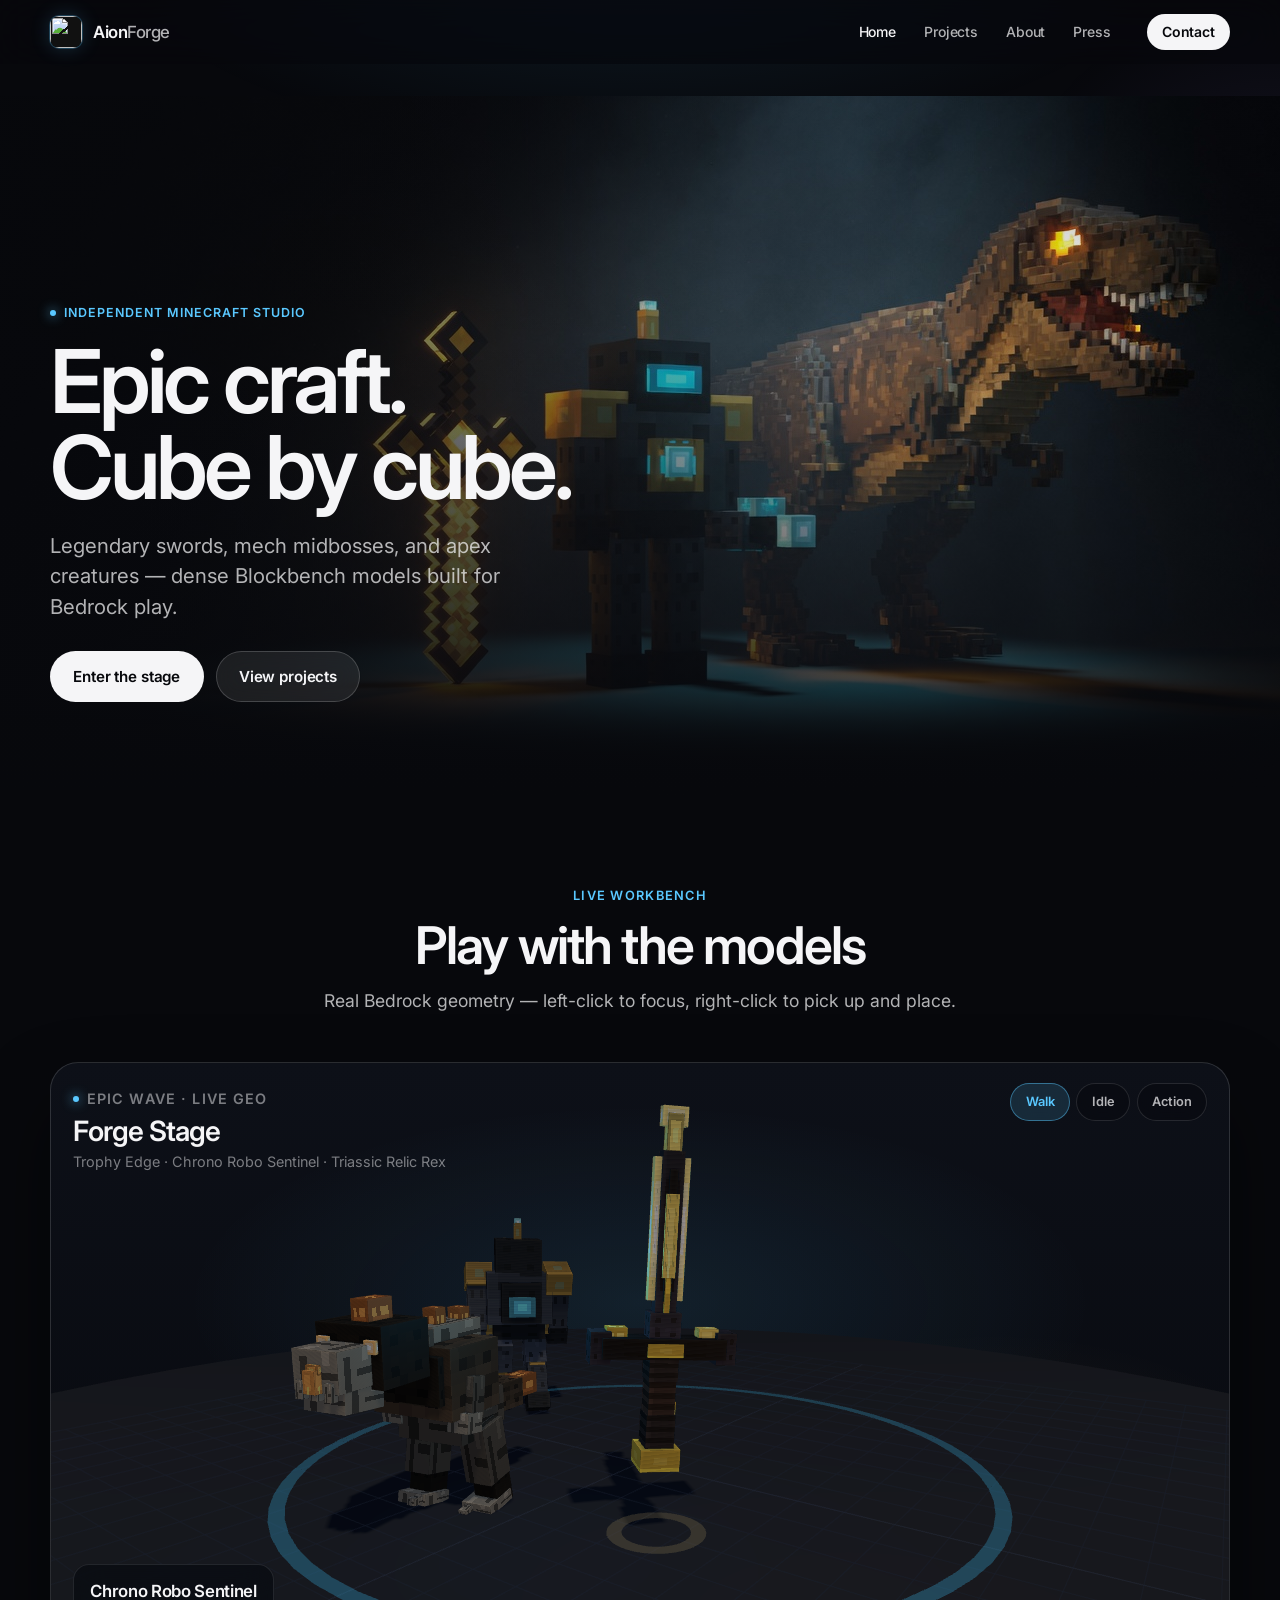
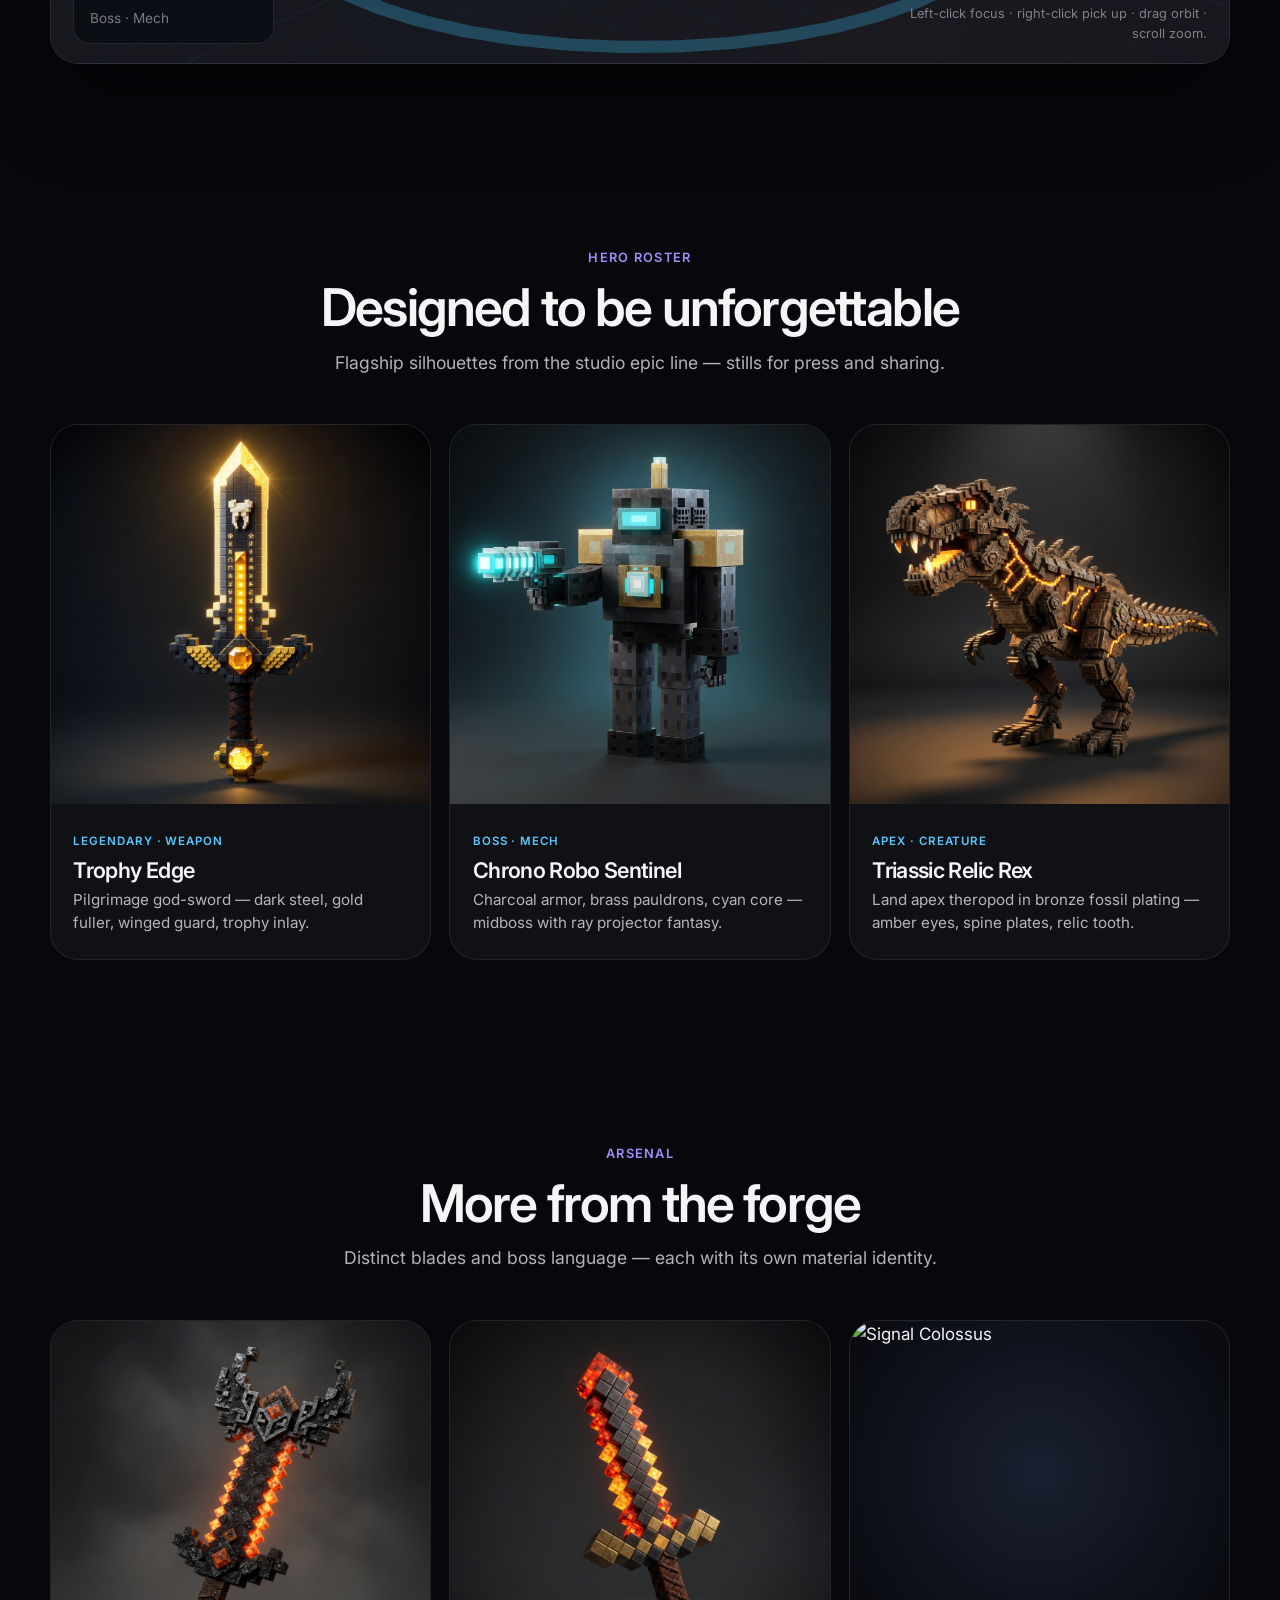
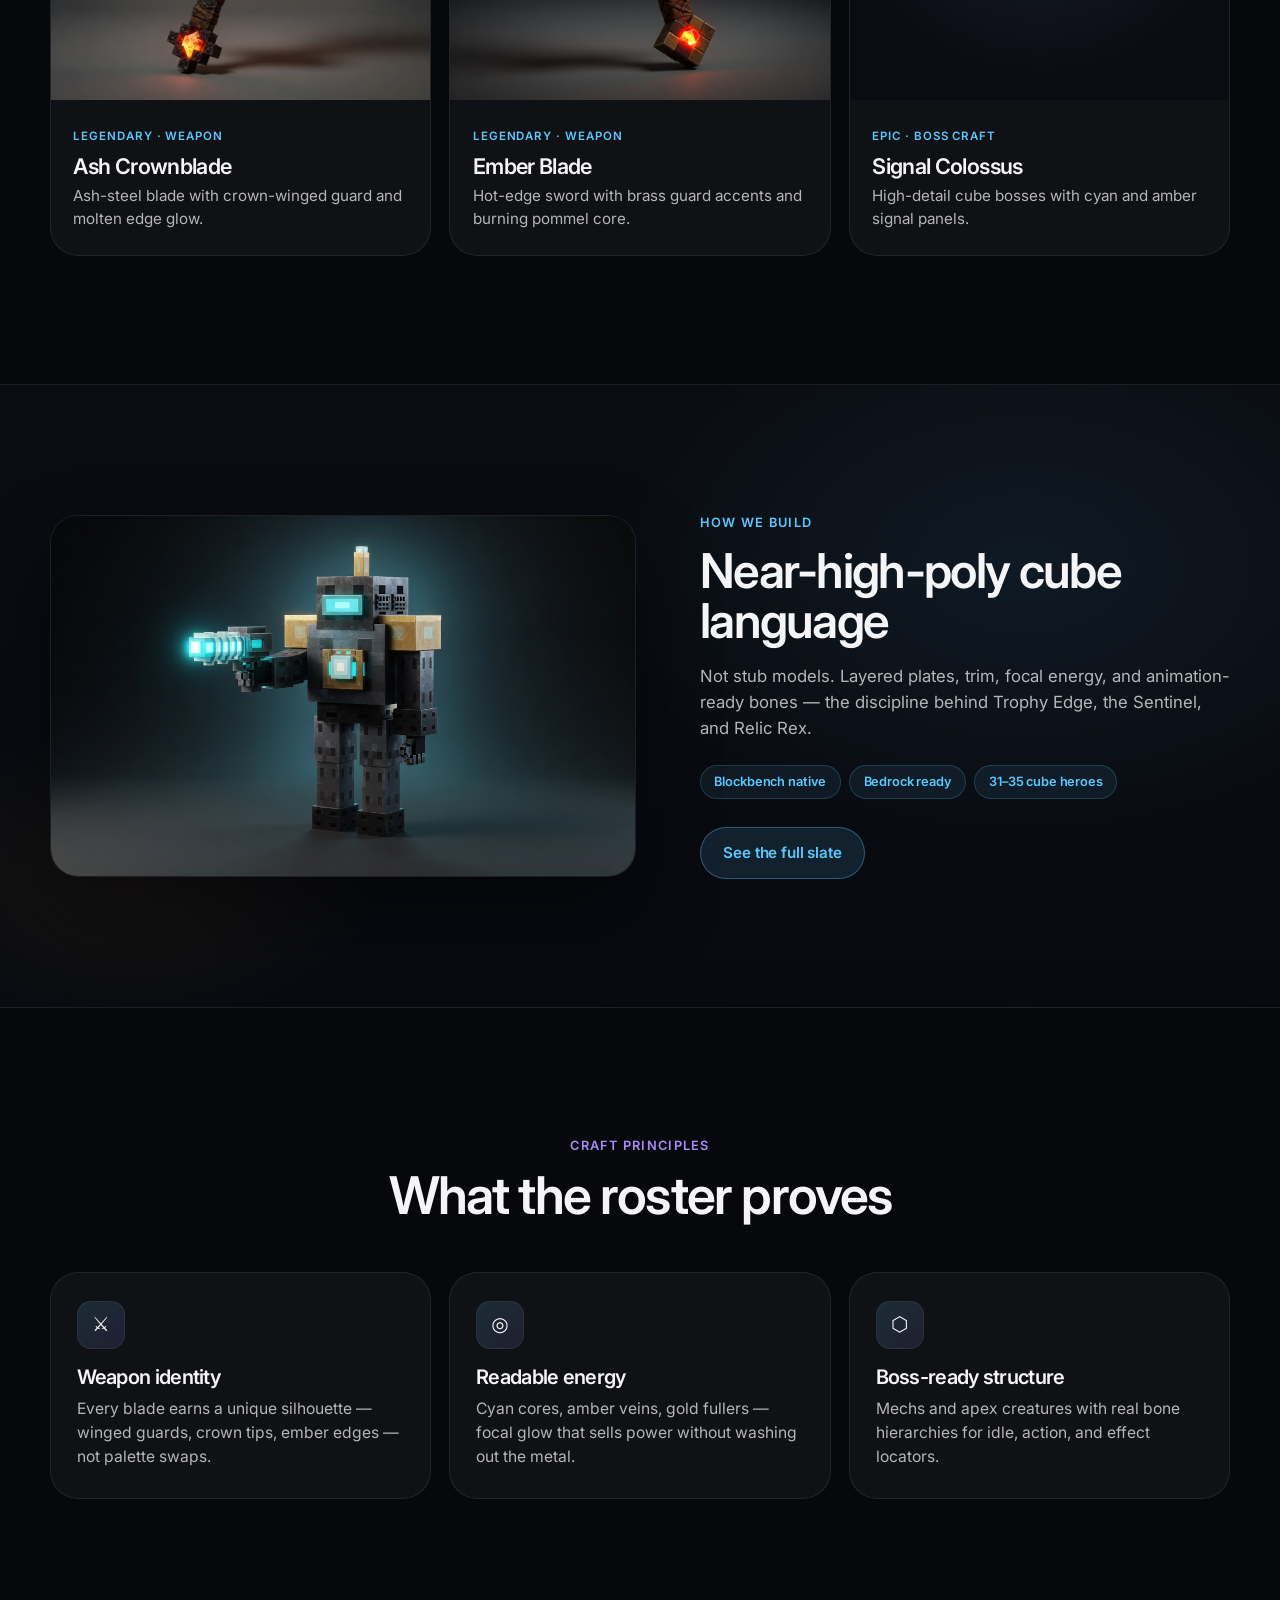
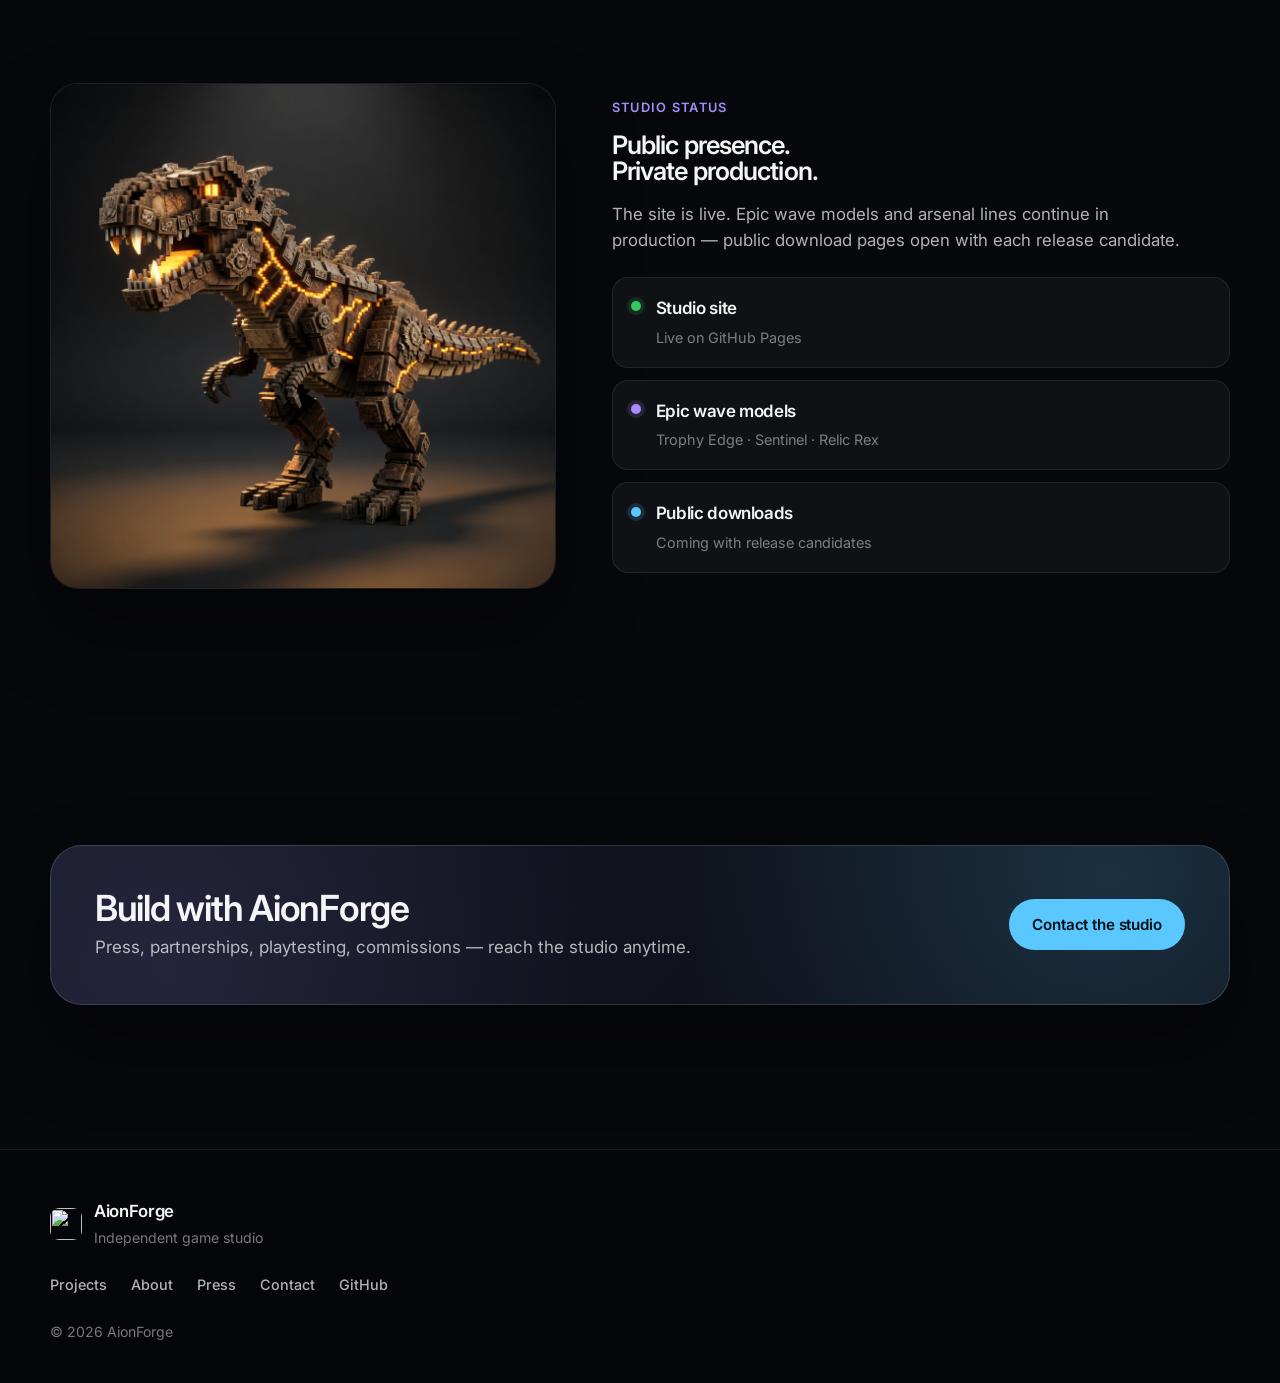
==== commit 1bda579d: "Add right-click pick up and place for stage models Right-click grabs an asset, follows the cursor on" ====
--- a/index.html
+++ b/index.html
@@ -61,7 +61,7 @@
         <div class="section-head reveal">
           <span class="section-kicker">Live workbench</span>
           <h2>Play with the models</h2>
-          <p>Real Bedrock geometry from the epic line — orbit, click, and watch them walk.</p>
+          <p>Real Bedrock geometry — left-click to focus, right-click to pick up and place.</p>
         </div>
         <div class="stage-shell reveal" id="stage-shell">
           <canvas class="stage-canvas" id="forge-stage" aria-label="Interactive AionForge 3D model stage"></canvas>
@@ -83,7 +83,7 @@
                 <strong id="stage-name">Loading…</strong>
                 <span id="stage-role">Preparing models</span>
               </div>
-              <p class="stage-hint" id="stage-hint">Drag to orbit · scroll to zoom · click a model to focus.</p>
+              <p class="stage-hint" id="stage-hint">Left-click focus · right-click pick up · drag to orbit · scroll zoom.</p>
             </div>
           </div>
           <div class="stage-fallback" id="stage-fallback">
--- a/css/site.css
+++ b/css/site.css
@@ -1220,3 +1220,8 @@
     max-width: none;
   }
 }
+
+/* Stage grab interaction */
+.stage-canvas.is-holding {
+  cursor: grabbing !important;
+}
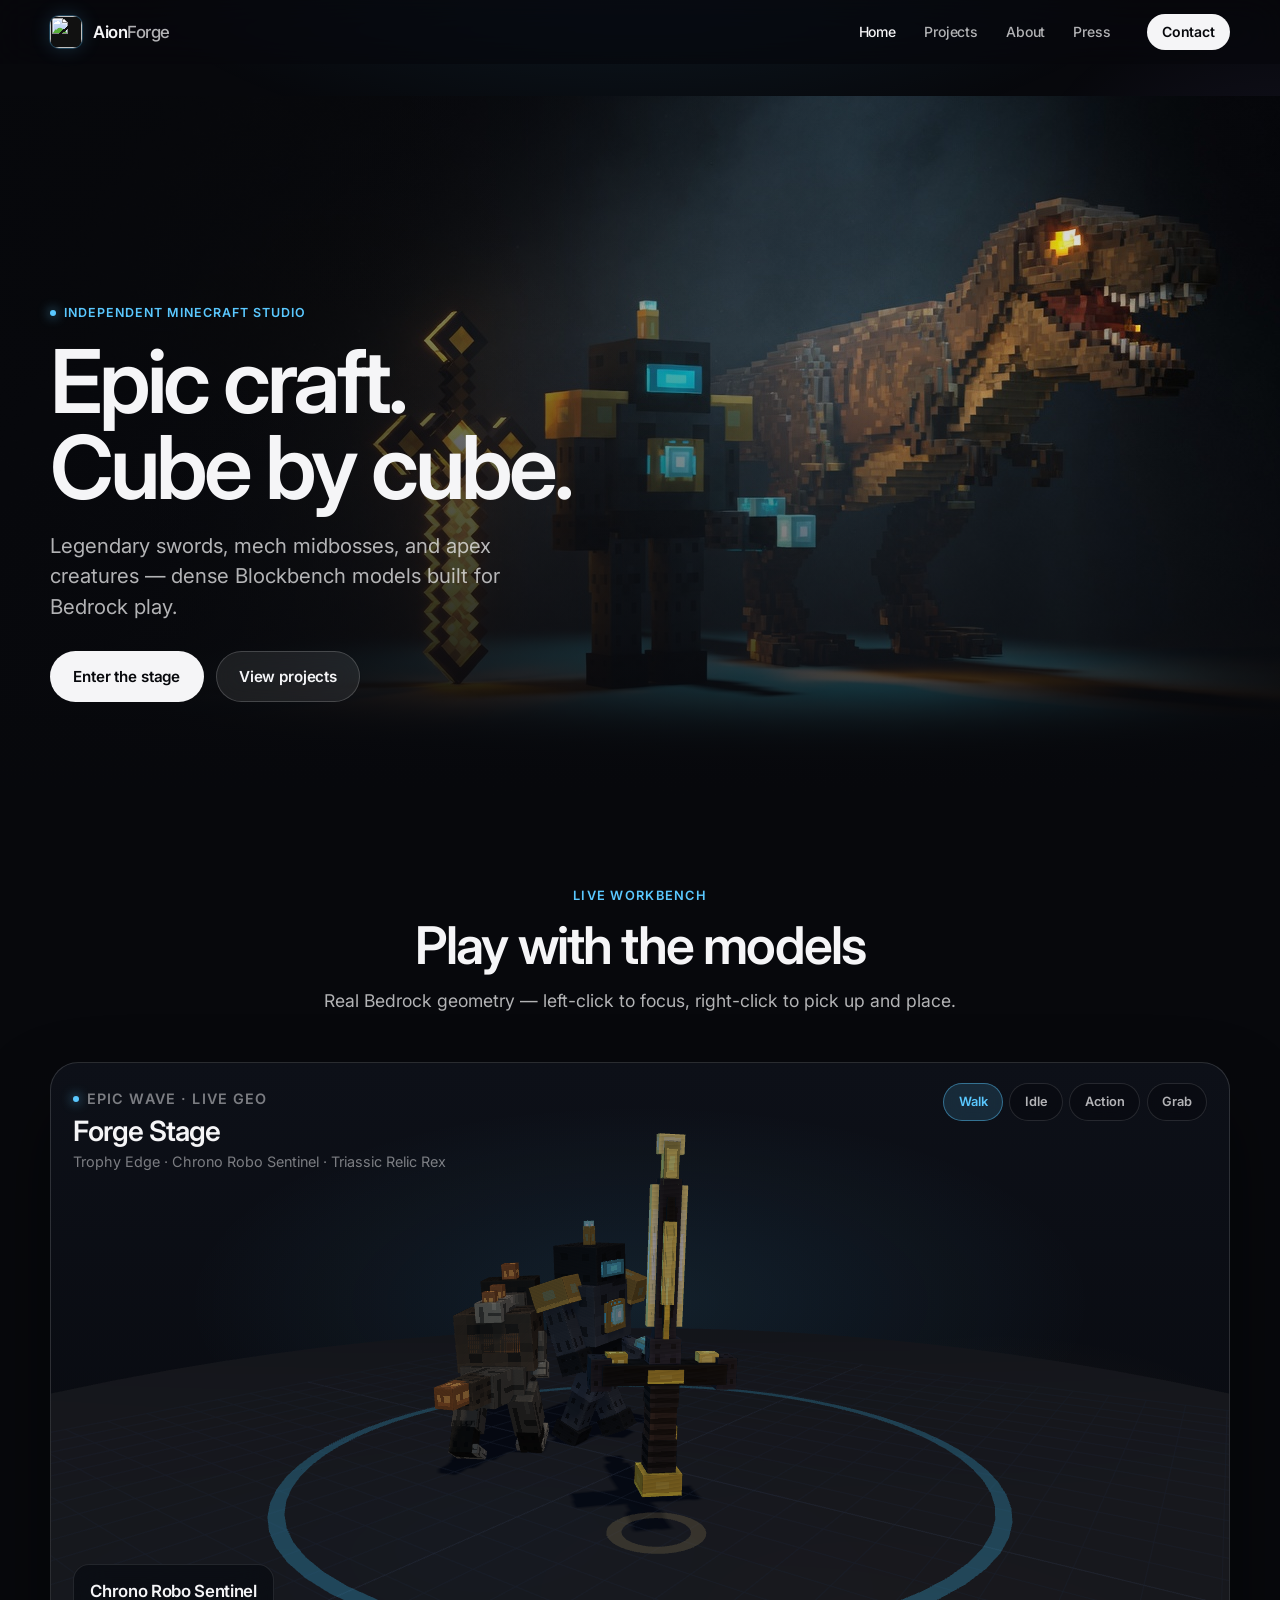
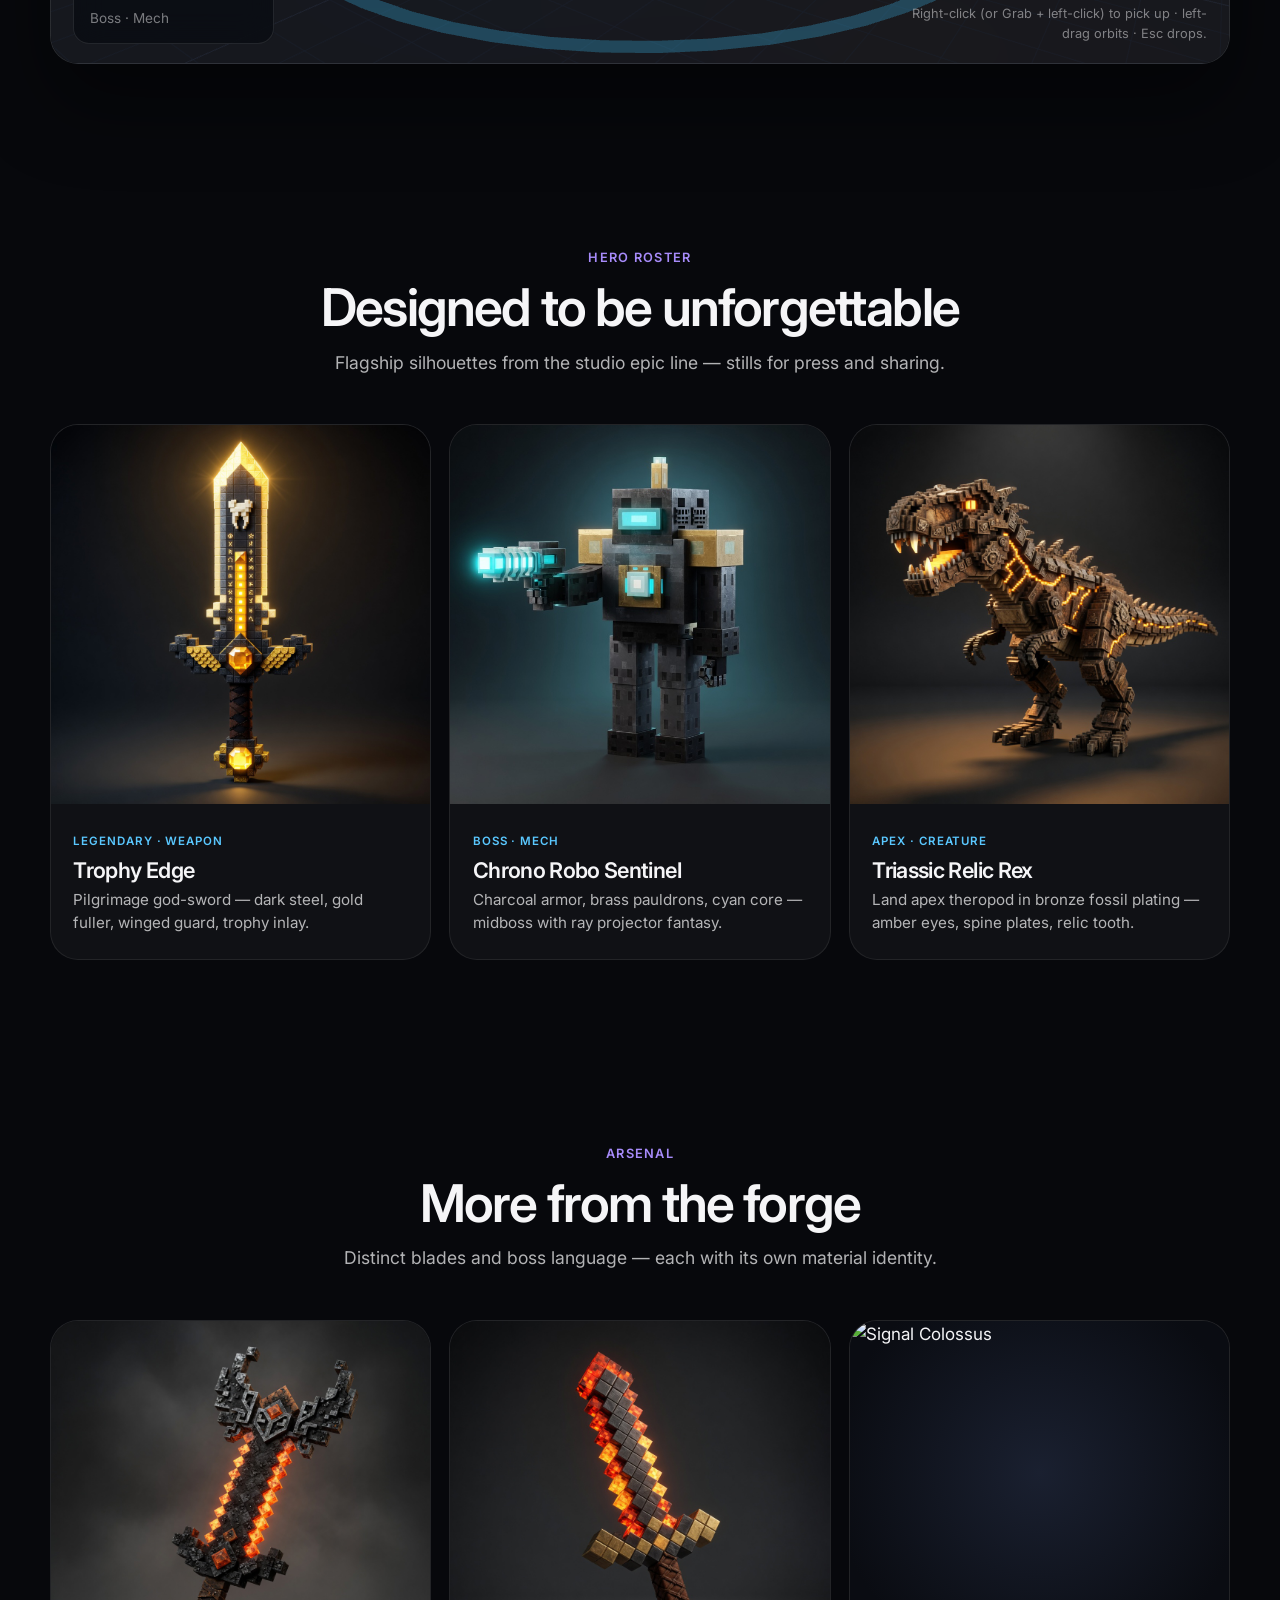
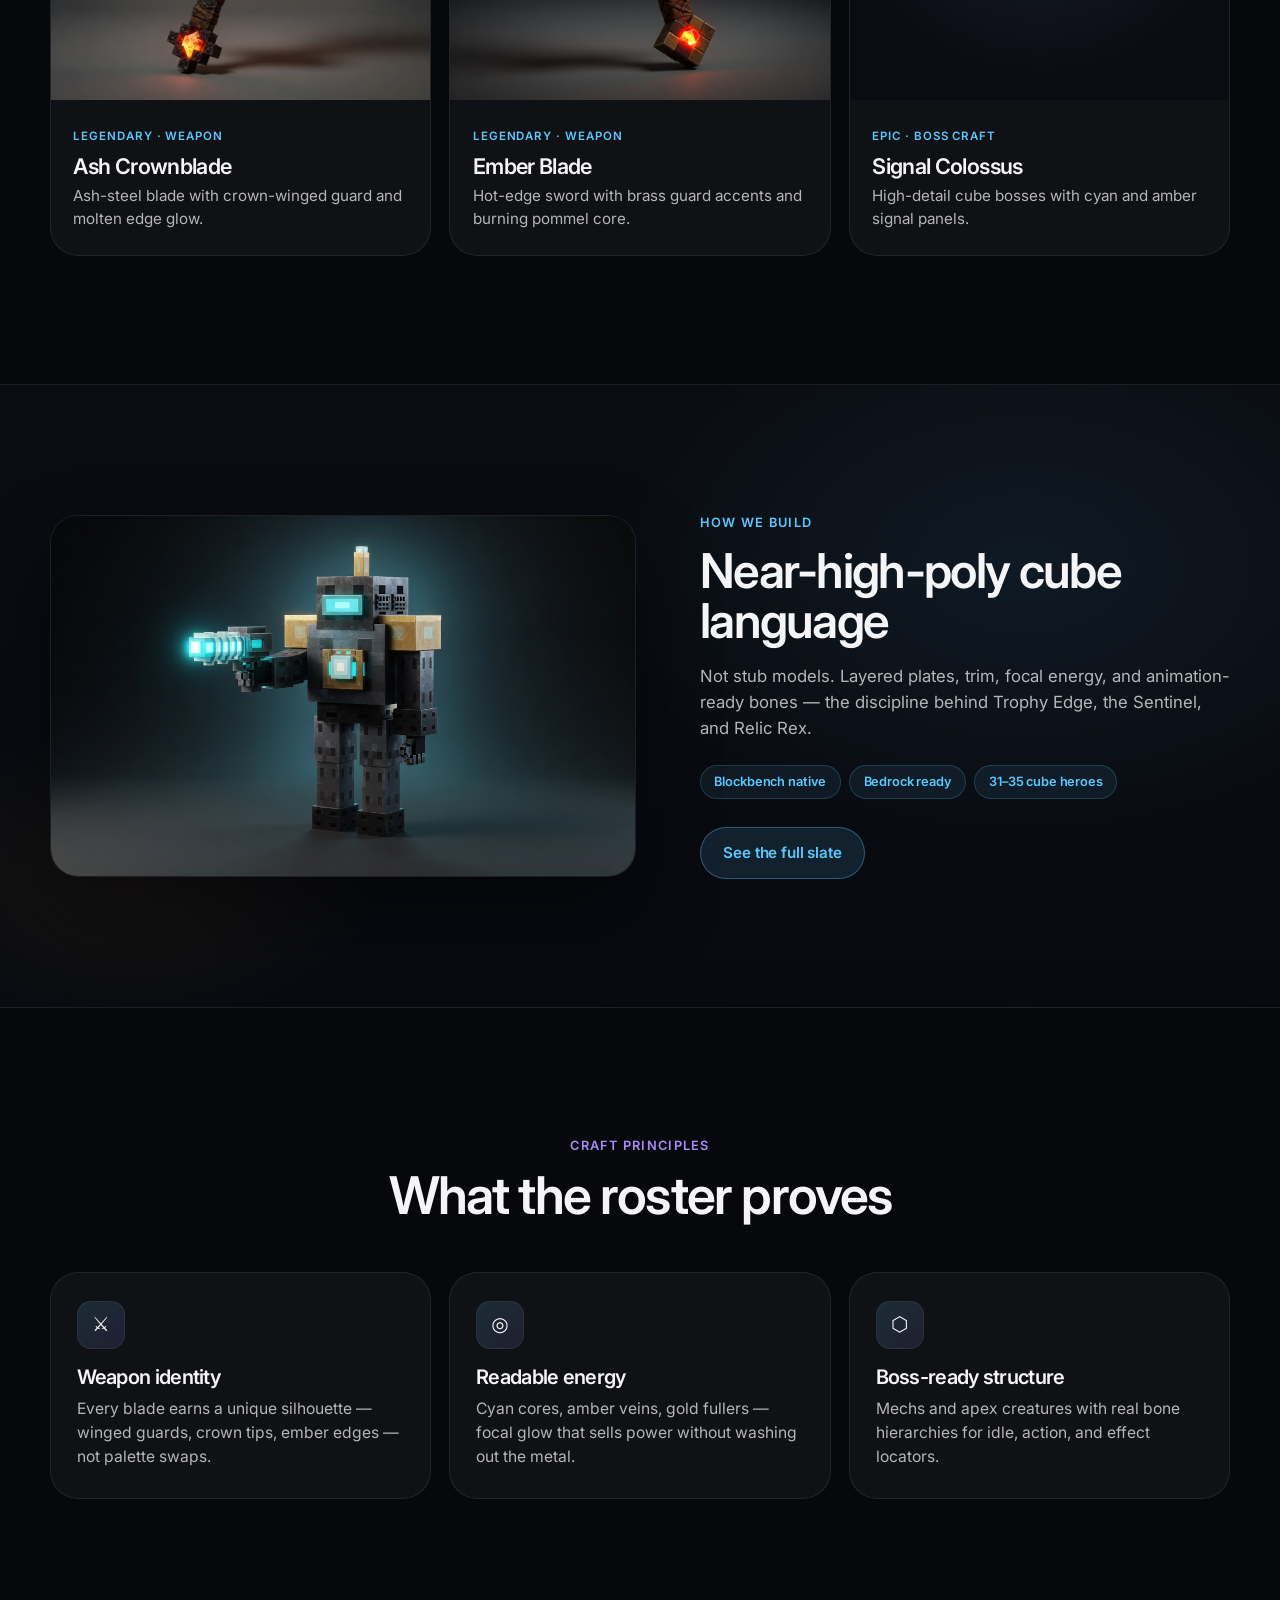
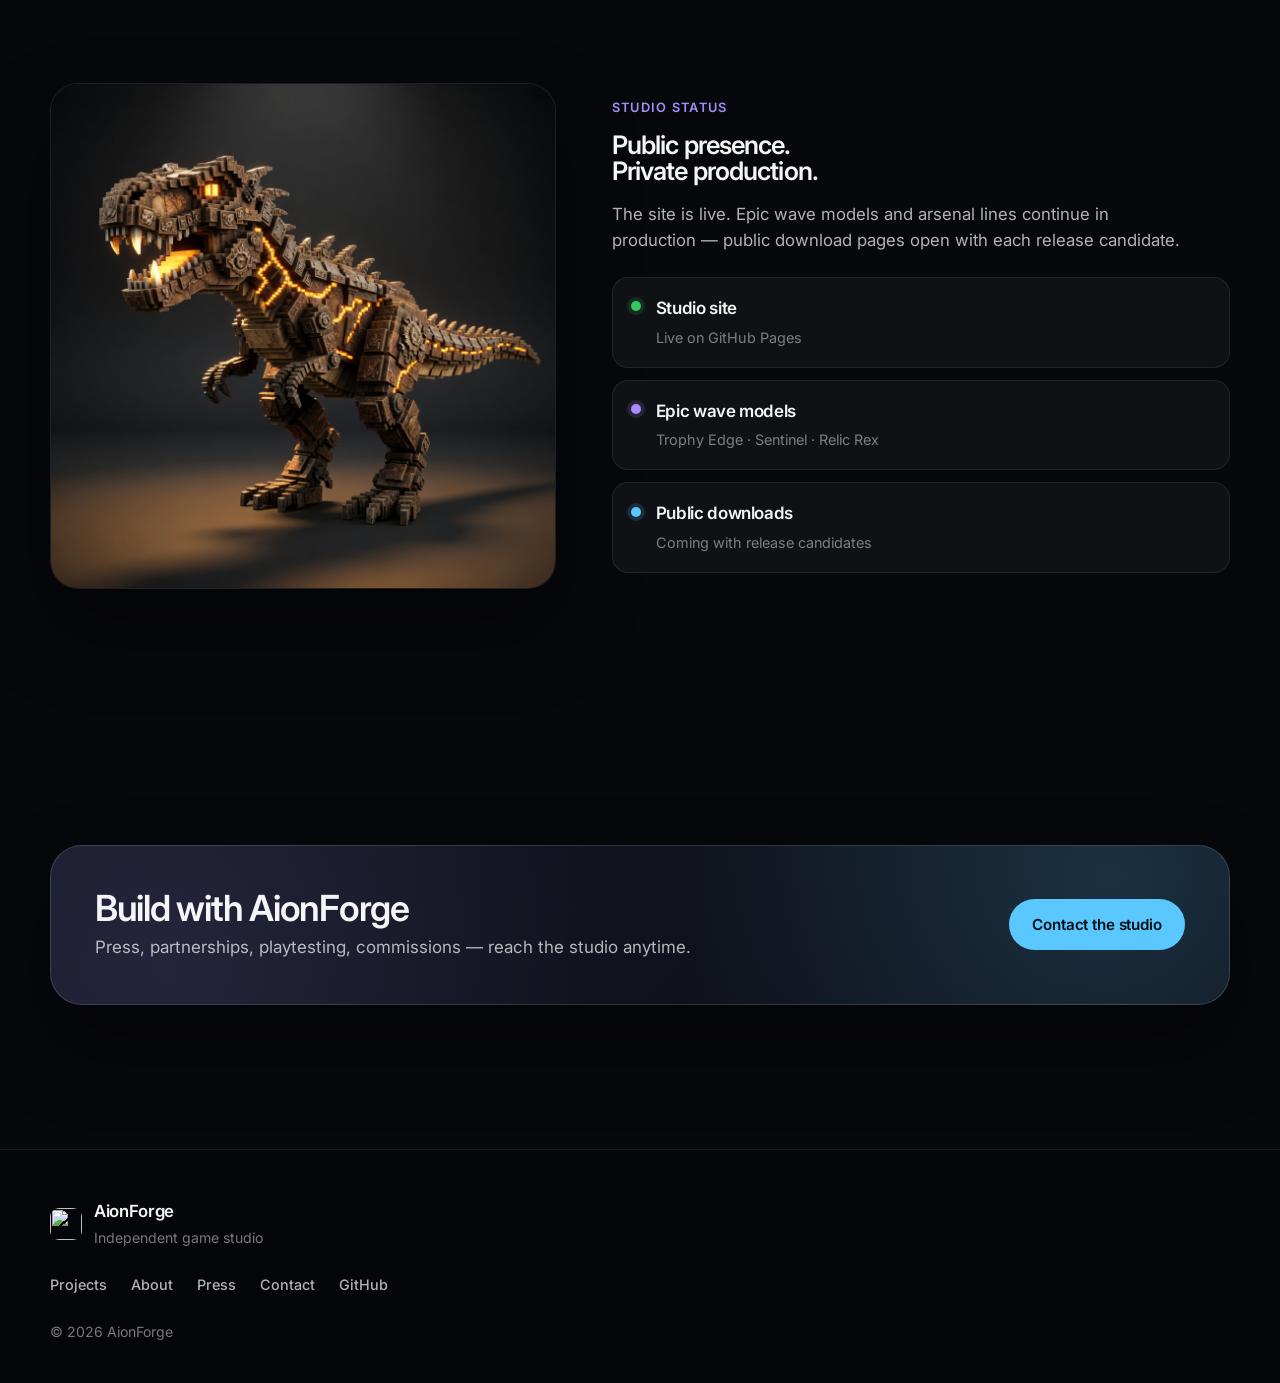
==== commit 7ae7ac76: "Fix right-click pick-up fighting OrbitControls pan Disable camera pan entirely, intercept secondary " ====
--- a/index.html
+++ b/index.html
@@ -76,6 +76,7 @@
                 <button type="button" data-stage-mode="walk" class="is-active">Walk</button>
                 <button type="button" data-stage-mode="idle">Idle</button>
                 <button type="button" data-stage-mode="action">Action</button>
+                <button type="button" id="stage-grab-btn" title="Next left-click picks up a model">Grab</button>
               </div>
             </div>
             <div class="stage-bottom">
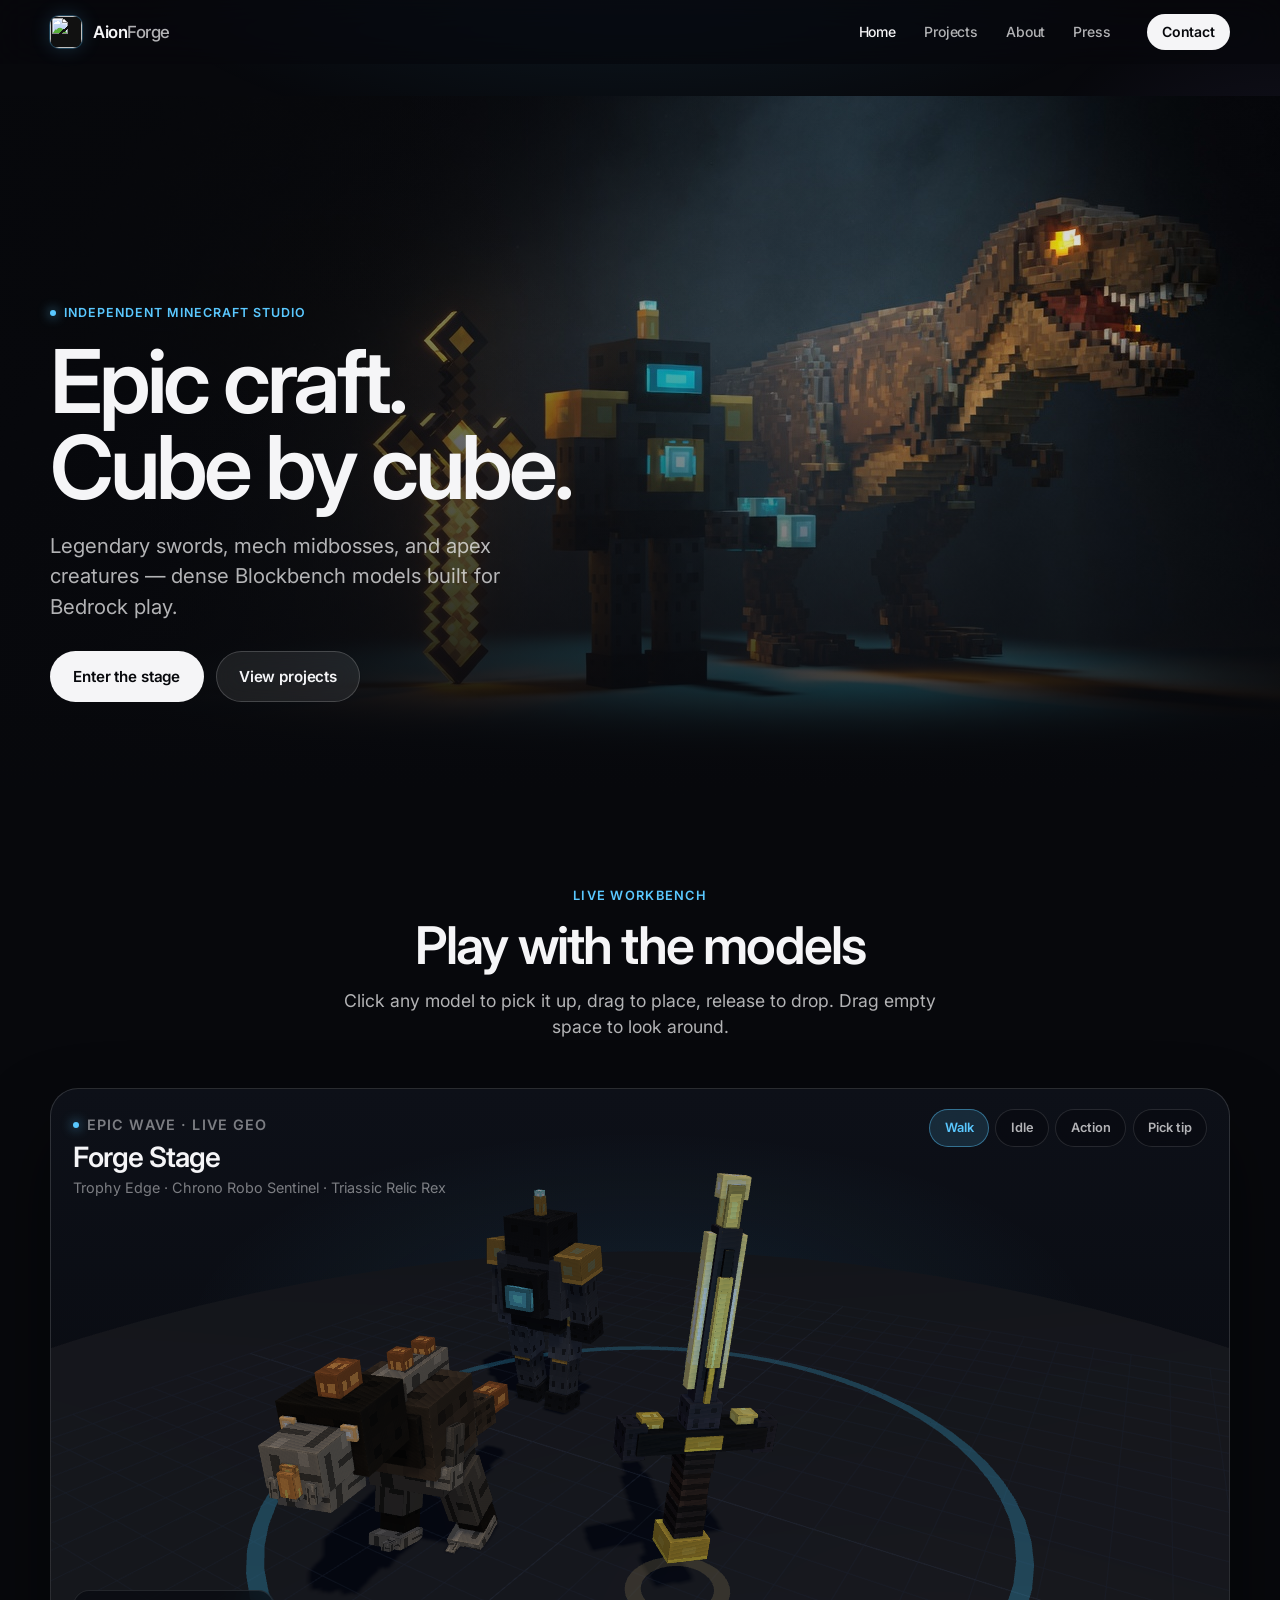
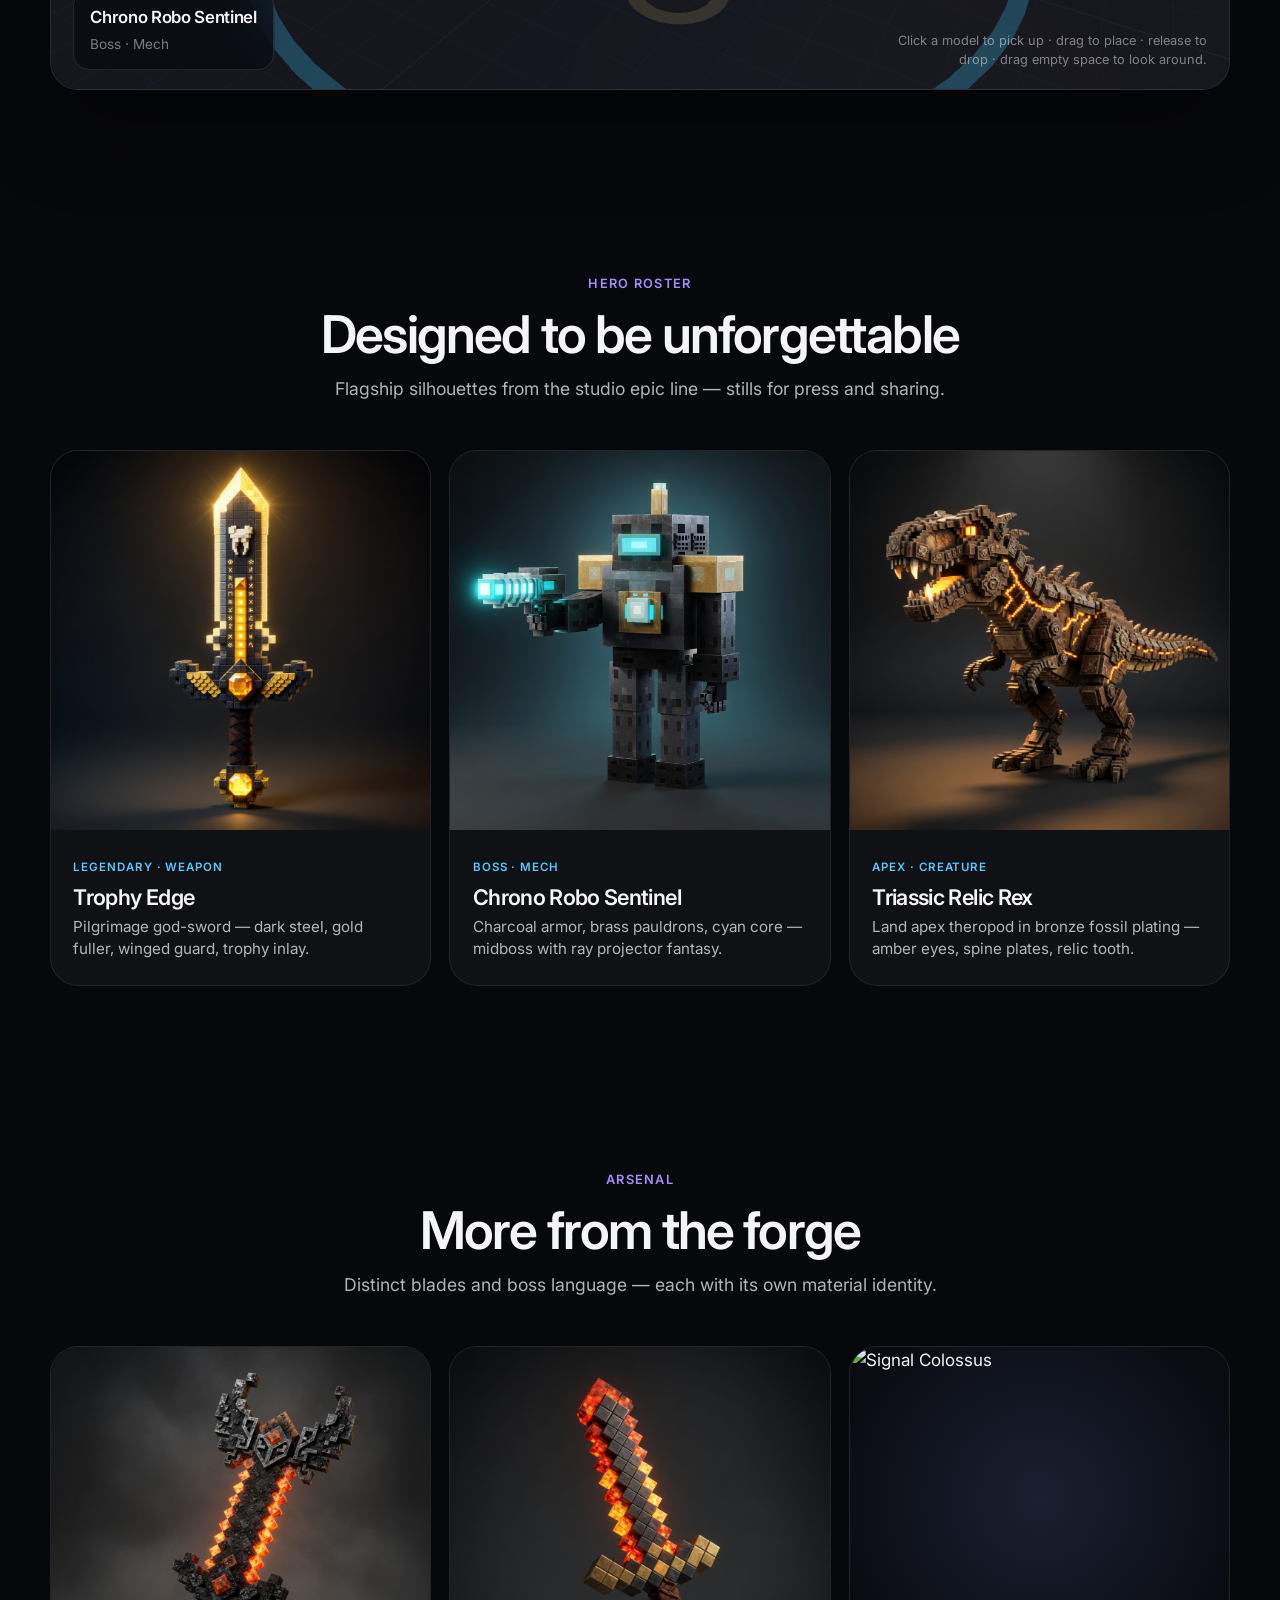
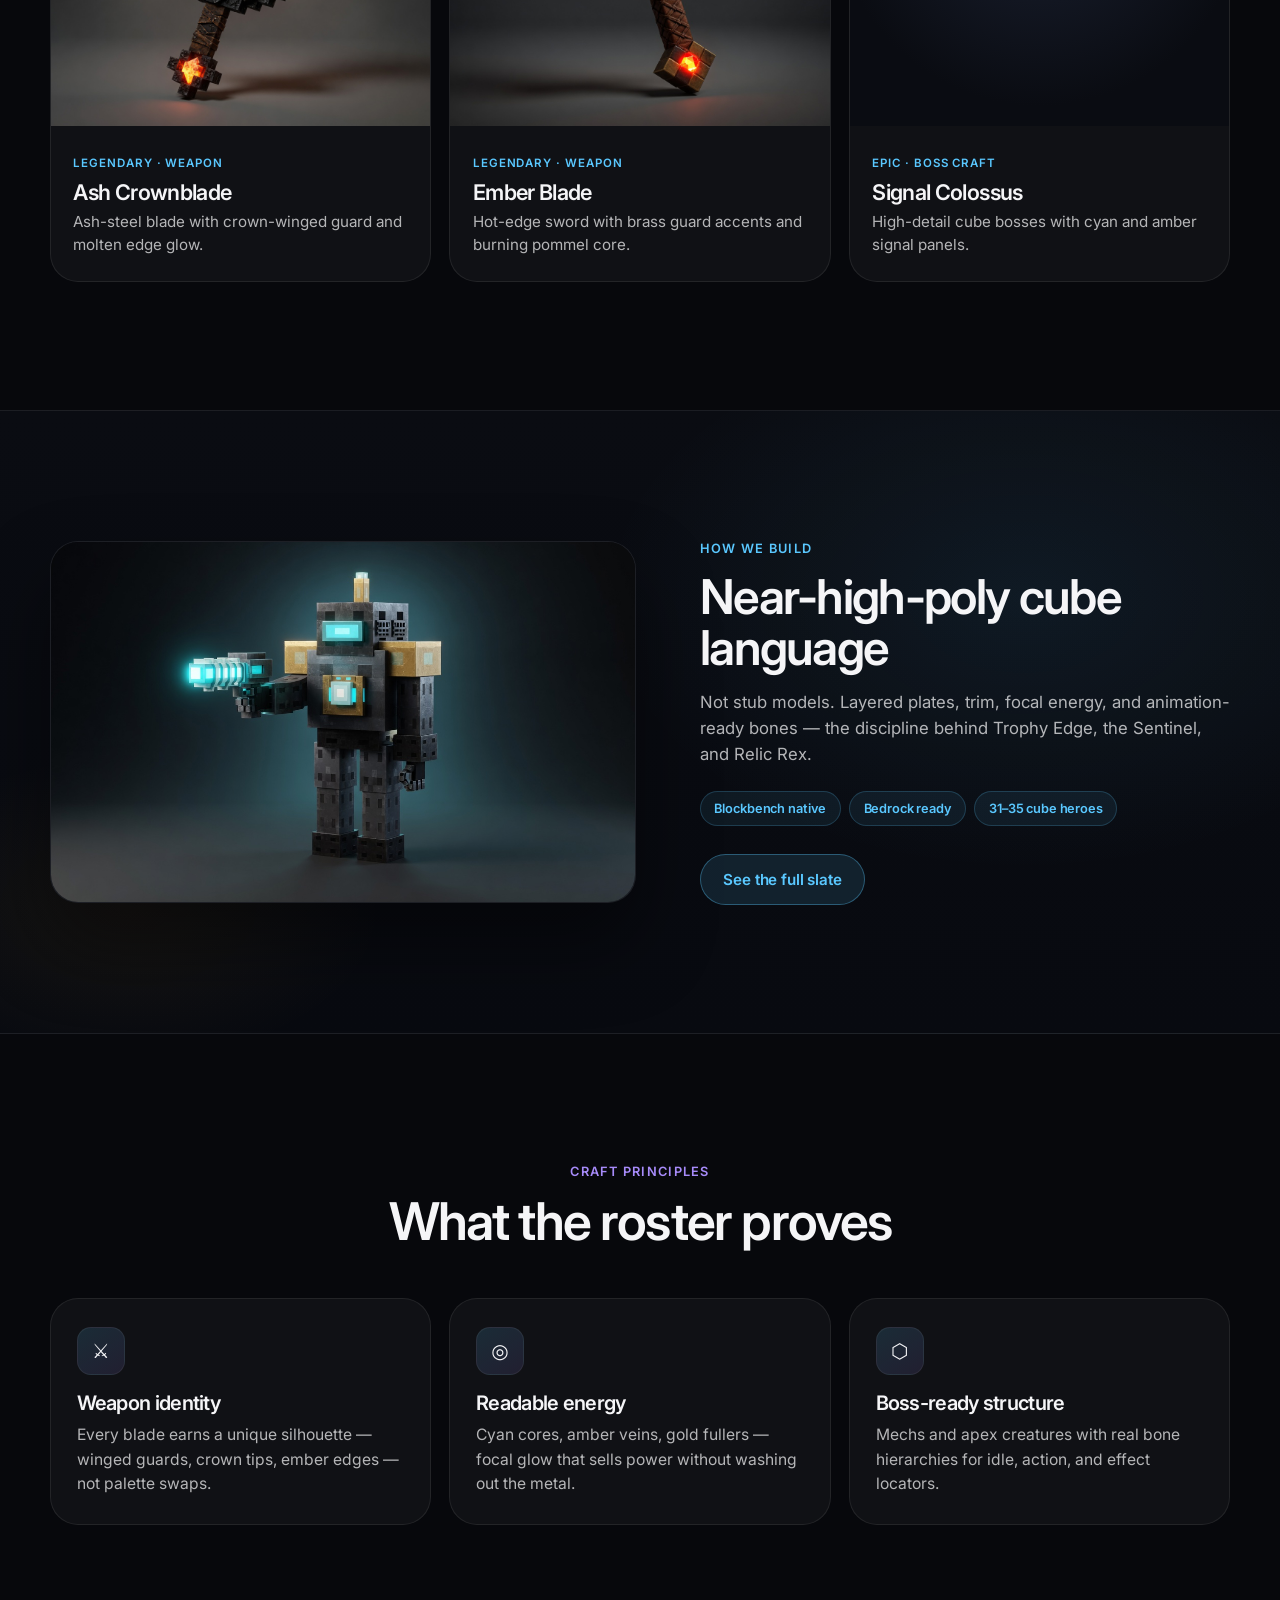
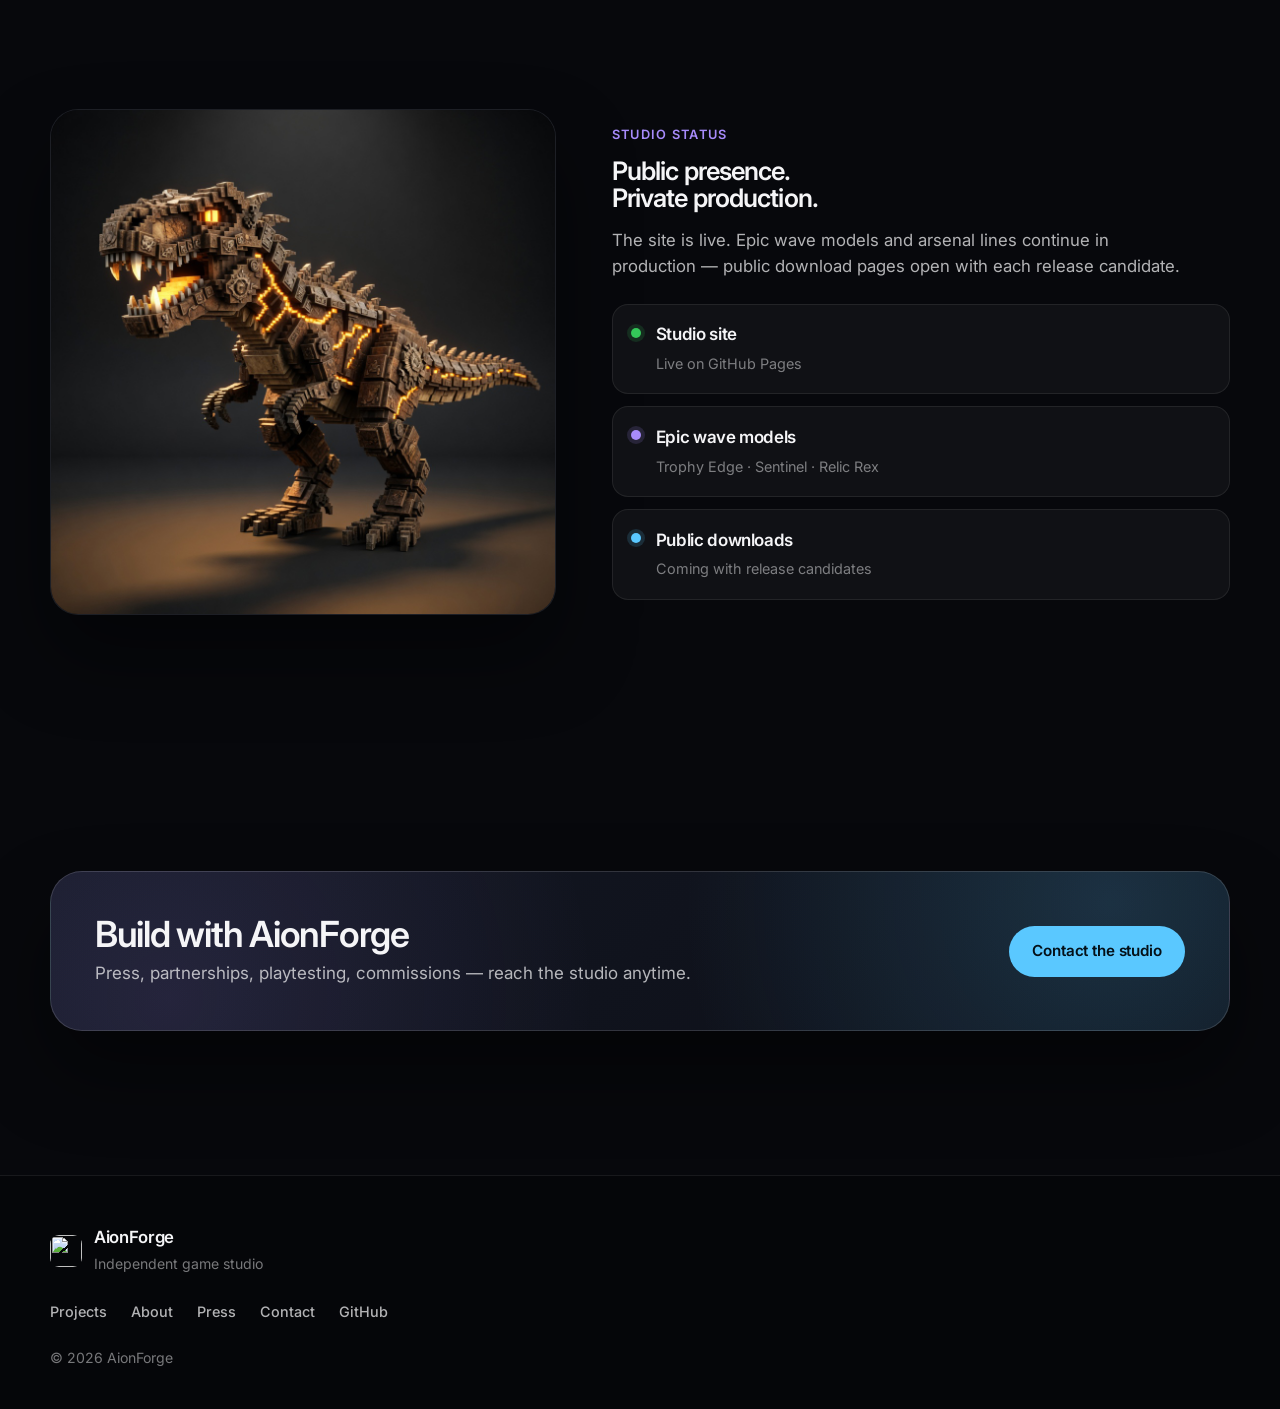
==== commit 9a5f01eb: "Replace OrbitControls with click-to-grab model interaction Camera orbit is now a custom left-drag on" ====
--- a/index.html
+++ b/index.html
@@ -61,7 +61,7 @@
         <div class="section-head reveal">
           <span class="section-kicker">Live workbench</span>
           <h2>Play with the models</h2>
-          <p>Real Bedrock geometry — left-click to focus, right-click to pick up and place.</p>
+          <p>Click any model to pick it up, drag to place, release to drop. Drag empty space to look around.</p>
         </div>
         <div class="stage-shell reveal" id="stage-shell">
           <canvas class="stage-canvas" id="forge-stage" aria-label="Interactive AionForge 3D model stage"></canvas>
@@ -76,7 +76,7 @@
                 <button type="button" data-stage-mode="walk" class="is-active">Walk</button>
                 <button type="button" data-stage-mode="idle">Idle</button>
                 <button type="button" data-stage-mode="action">Action</button>
-                <button type="button" id="stage-grab-btn" title="Next left-click picks up a model">Grab</button>
+                <button type="button" id="stage-grab-btn" title="Click any model to pick it up">Pick tip</button>
               </div>
             </div>
             <div class="stage-bottom">
@@ -84,7 +84,7 @@
                 <strong id="stage-name">Loading…</strong>
                 <span id="stage-role">Preparing models</span>
               </div>
-              <p class="stage-hint" id="stage-hint">Left-click focus · right-click pick up · drag to orbit · scroll zoom.</p>
+              <p class="stage-hint" id="stage-hint">Click model to grab · drag & release to place · drag empty space to orbit.</p>
             </div>
           </div>
           <div class="stage-fallback" id="stage-fallback">
@@ -331,7 +331,7 @@
   </script>
 
   <script type="module">
-    import { mountStage } from './js/stage.js';
+    import { mountStage } from './js/stage.js?v=grab3';
     const canvas = document.getElementById('forge-stage');
     const shell = document.getElementById('stage-shell');
     const fallback = document.getElementById('stage-fallback');
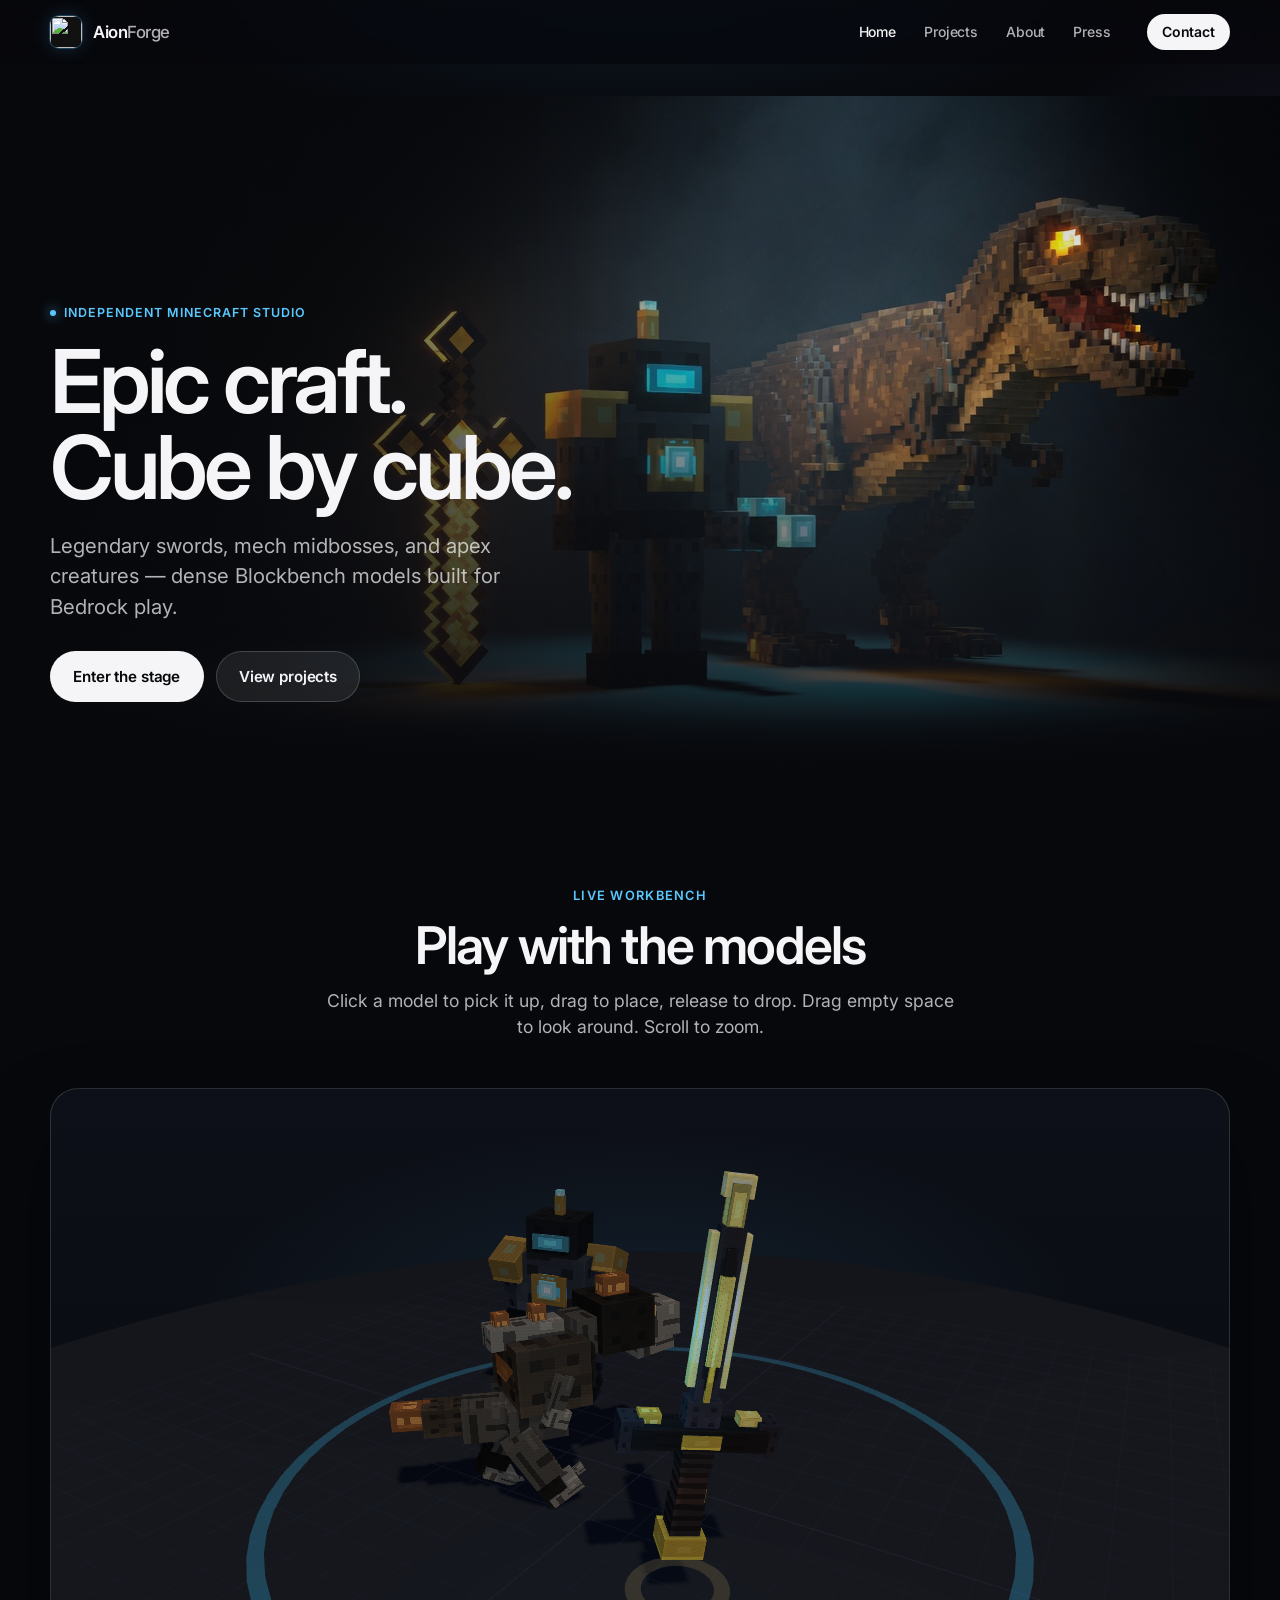
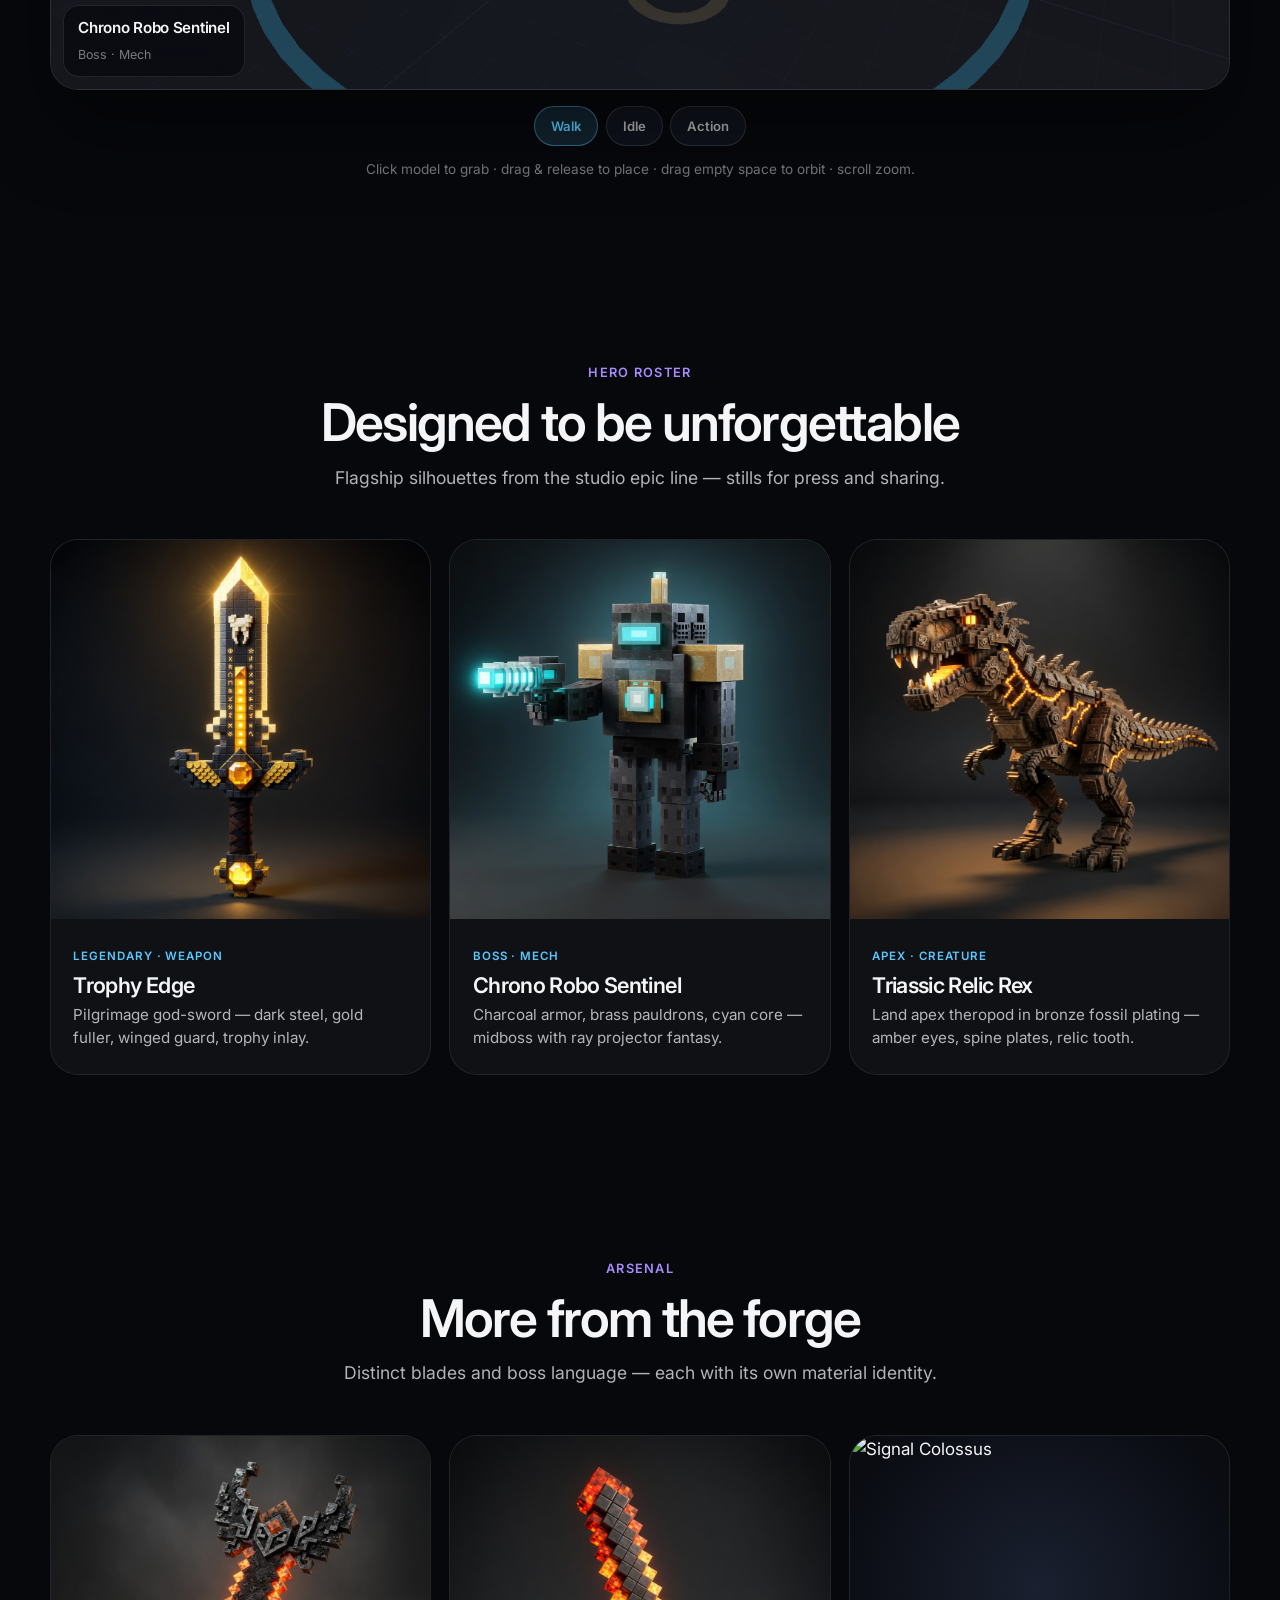
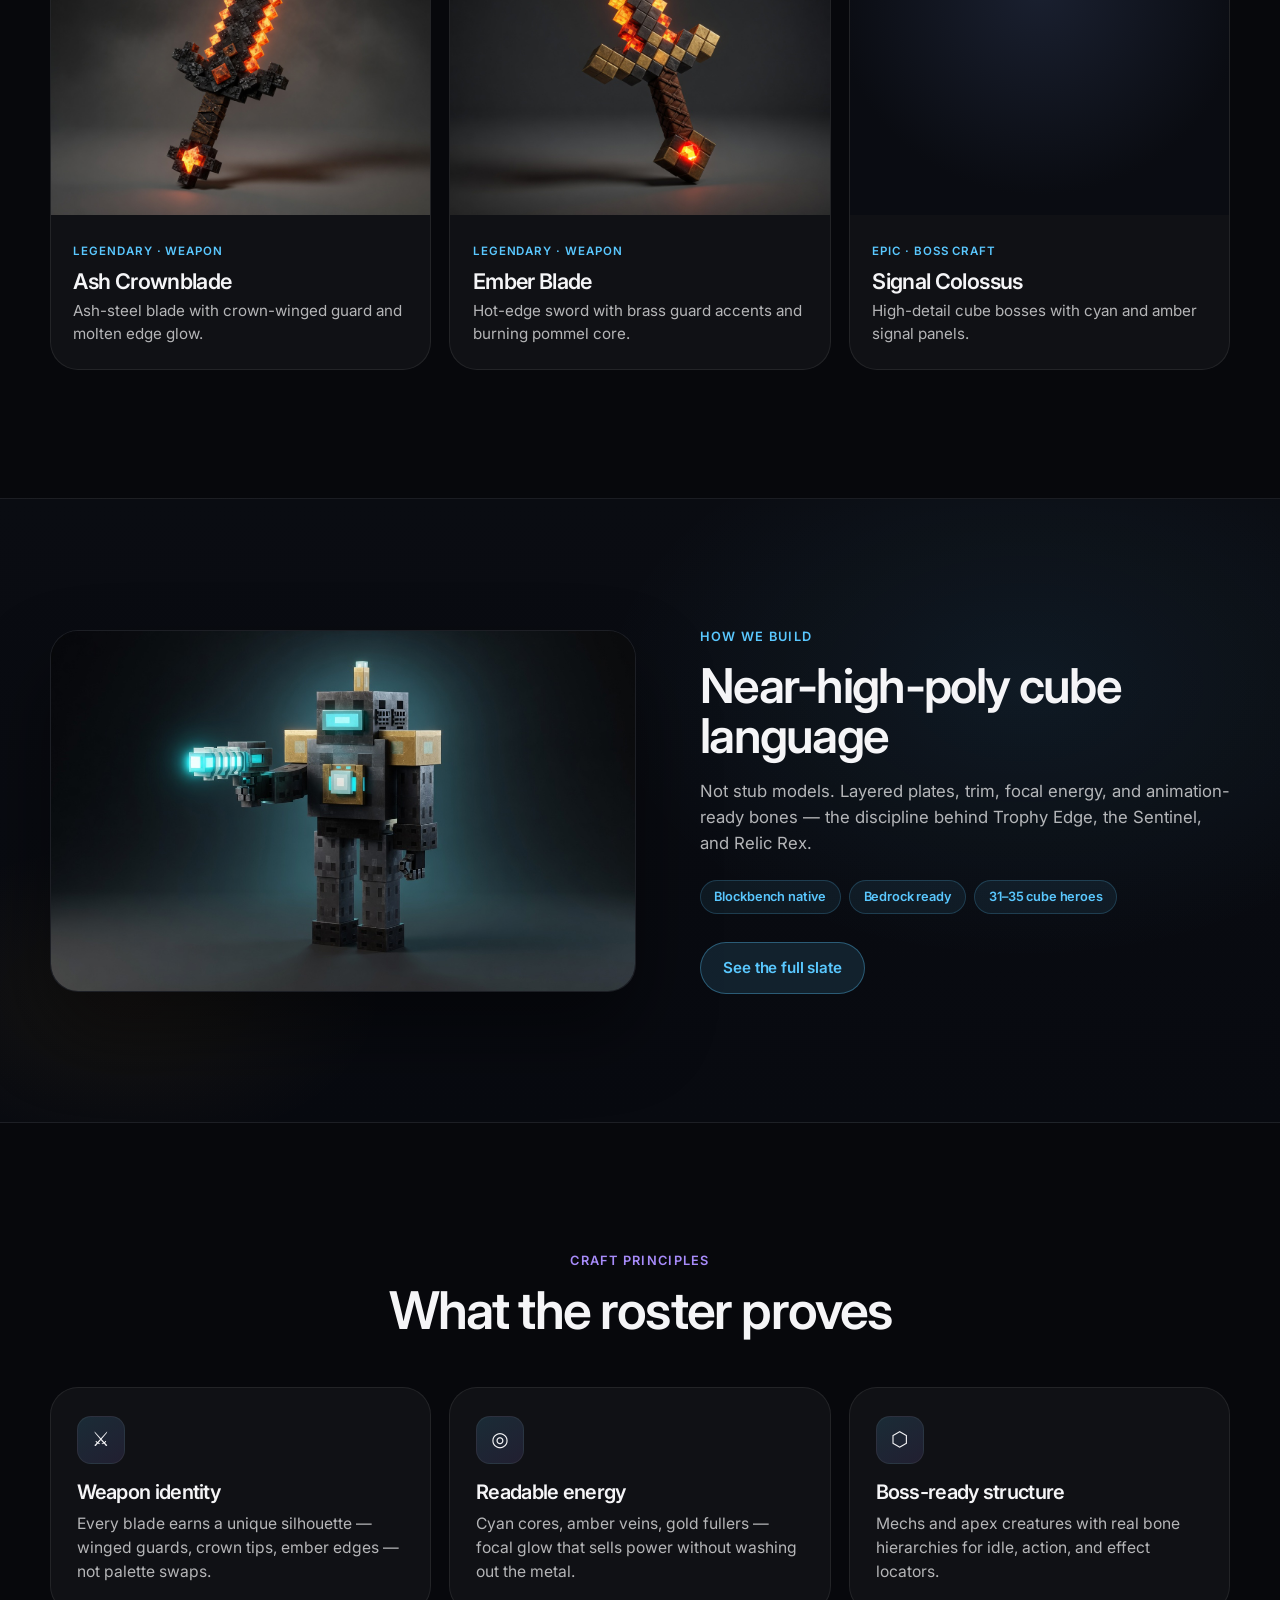
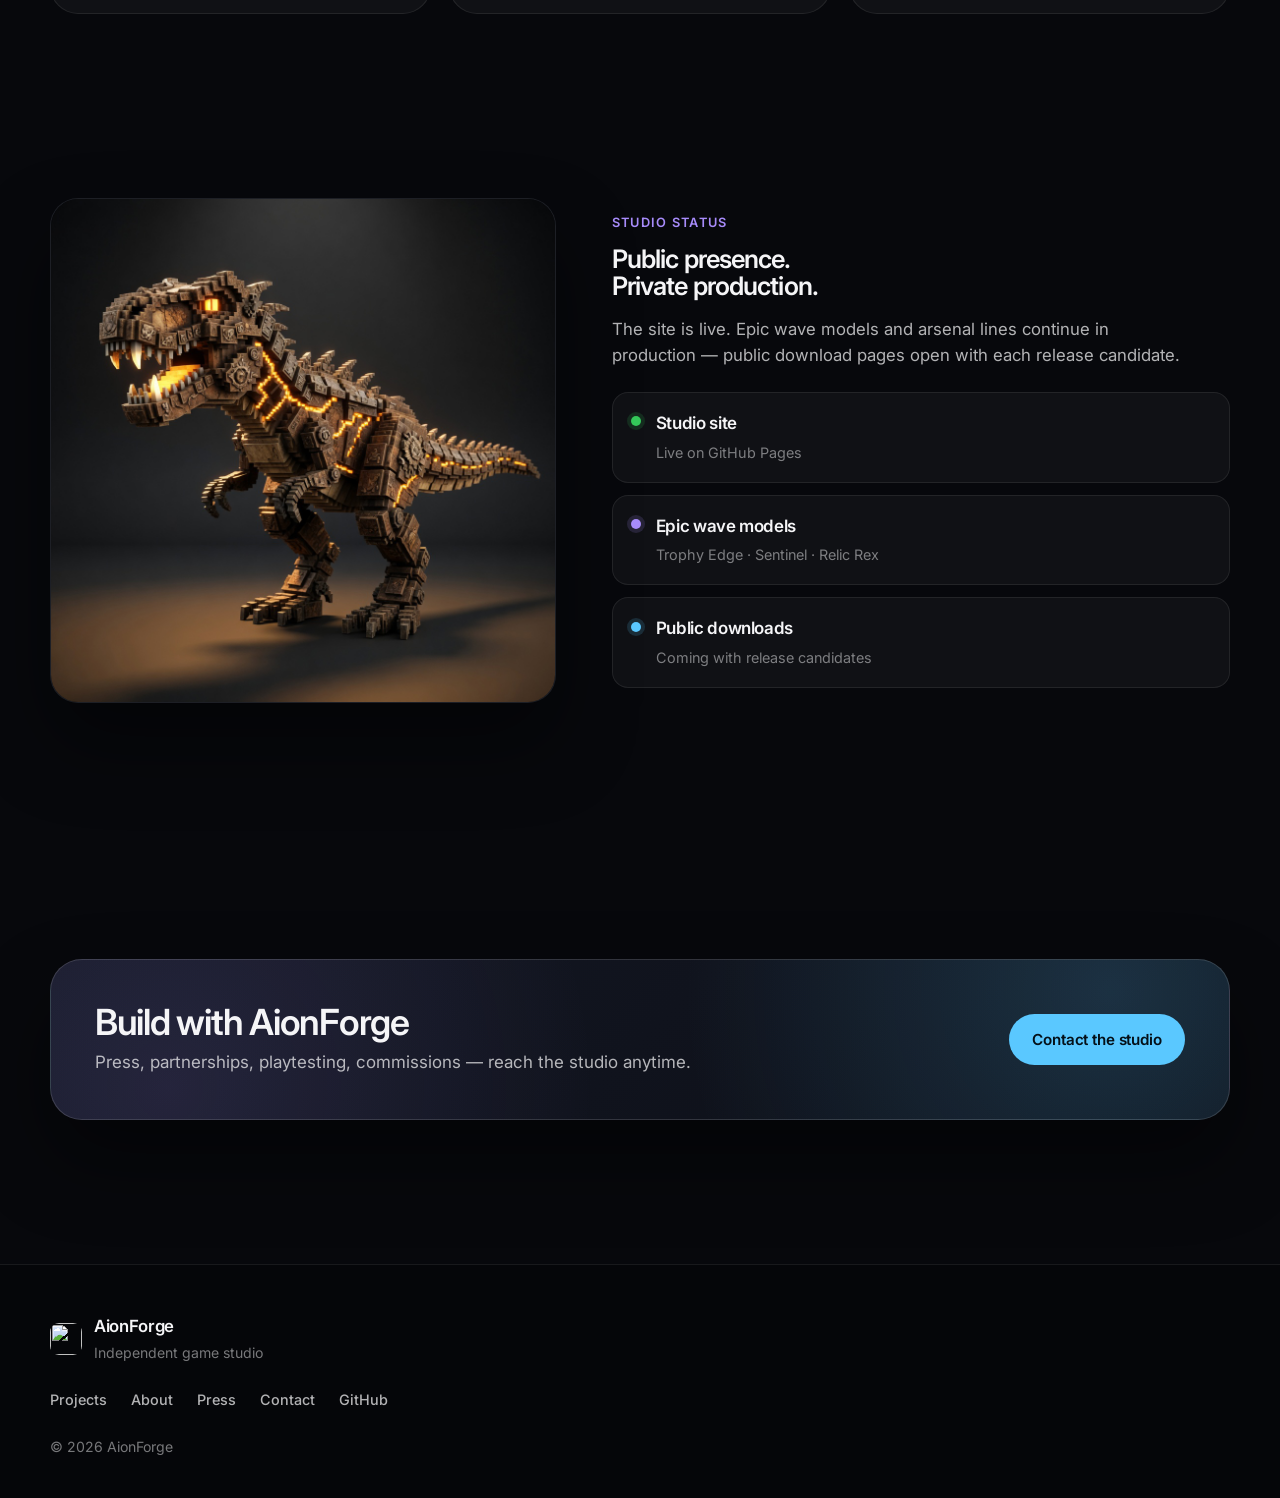
==== commit 89109adf: "Make Forge Stage phone-friendly with pinch zoom Move animation controls below the canvas and strip i" ====
--- a/index.html
+++ b/index.html
@@ -61,35 +61,28 @@
         <div class="section-head reveal">
           <span class="section-kicker">Live workbench</span>
           <h2>Play with the models</h2>
-          <p>Click any model to pick it up, drag to place, release to drop. Drag empty space to look around.</p>
-        </div>
-        <div class="stage-shell reveal" id="stage-shell">
-          <canvas class="stage-canvas" id="forge-stage" aria-label="Interactive AionForge 3D model stage"></canvas>
-          <div class="stage-overlay">
-            <div class="stage-top">
-              <div class="stage-label">
-                <p class="eyebrow">Epic wave · live geo</p>
-                <h2>Forge Stage</h2>
-                <p>Trophy Edge · Chrono Robo Sentinel · Triassic Relic Rex</p>
-              </div>
-              <div class="stage-controls" role="group" aria-label="Animation mode">
-                <button type="button" data-stage-mode="walk" class="is-active">Walk</button>
-                <button type="button" data-stage-mode="idle">Idle</button>
-                <button type="button" data-stage-mode="action">Action</button>
-                <button type="button" id="stage-grab-btn" title="Click any model to pick it up">Pick tip</button>
-              </div>
-            </div>
-            <div class="stage-bottom">
+          <p class="stage-help desktop-only">Click a model to pick it up, drag to place, release to drop. Drag empty space to look around. Scroll to zoom.</p>
+          <p class="stage-help mobile-only">Tap a model to grab it, drag to move, release to drop. One finger orbits · pinch to zoom.</p>
+        </div>
+        <div class="stage-frame reveal">
+          <div class="stage-shell" id="stage-shell">
+            <canvas class="stage-canvas" id="forge-stage" aria-label="Interactive AionForge 3D model stage"></canvas>
+            <div class="stage-overlay">
               <div class="stage-focus">
                 <strong id="stage-name">Loading…</strong>
                 <span id="stage-role">Preparing models</span>
               </div>
-              <p class="stage-hint" id="stage-hint">Click model to grab · drag & release to place · drag empty space to orbit.</p>
-            </div>
-          </div>
-          <div class="stage-fallback" id="stage-fallback">
-            <p>Loading interactive models…<br><small>Requires WebGL.</small></p>
-          </div>
+            </div>
+            <div class="stage-fallback" id="stage-fallback">
+              <p>Loading interactive models…<br><small>Requires WebGL.</small></p>
+            </div>
+          </div>
+          <div class="stage-toolbar" role="group" aria-label="Animation mode">
+            <button type="button" data-stage-mode="walk" class="is-active">Walk</button>
+            <button type="button" data-stage-mode="idle">Idle</button>
+            <button type="button" data-stage-mode="action">Action</button>
+          </div>
+          <p class="stage-hint desktop-only" id="stage-hint">Click model to grab · drag &amp; release to place · drag empty space to orbit · pinch/scroll zoom.</p>
         </div>
       </div>
     </section>
@@ -331,7 +324,7 @@
   </script>
 
   <script type="module">
-    import { mountStage } from './js/stage.js?v=grab3';
+    import { mountStage } from './js/stage.js?v=mobile1';
     const canvas = document.getElementById('forge-stage');
     const shell = document.getElementById('stage-shell');
     const fallback = document.getElementById('stage-fallback');
--- a/css/site.css
+++ b/css/site.css
@@ -746,6 +746,26 @@
   z-index: 1;
 }
 
+.stage-help {
+  color: var(--text-secondary);
+  font-size: 1.05rem;
+  line-height: 1.5;
+}
+
+.mobile-only {
+  display: none;
+}
+
+.desktop-only {
+  display: block;
+}
+
+.stage-frame {
+  display: flex;
+  flex-direction: column;
+  gap: 0.85rem;
+}
+
 .stage-shell {
   position: relative;
   border-radius: var(--radius);
@@ -757,6 +777,8 @@
   border: 1px solid var(--border-strong);
   box-shadow: var(--shadow);
   min-height: clamp(400px, 58vw, 600px);
+  /* Isolate touch so page doesn't scroll while using stage */
+  touch-action: none;
 }
 
 .stage-canvas {
@@ -765,112 +787,89 @@
   height: clamp(400px, 58vw, 600px);
   touch-action: none;
   cursor: grab;
+  -webkit-user-select: none;
+  user-select: none;
 }
 
 .stage-canvas:active {
   cursor: grabbing;
 }
 
+/* Minimal overlay: focus chip only */
 .stage-overlay {
   position: absolute;
-  inset: 0;
+  inset: auto auto 0.75rem 0.75rem;
   pointer-events: none;
+  display: block;
+  padding: 0;
+  z-index: 2;
+}
+
+.stage-toolbar {
   display: flex;
-  flex-direction: column;
-  justify-content: space-between;
-  padding: 1.25rem 1.35rem 1.2rem;
-}
-
-.stage-top {
-  display: flex;
-  justify-content: space-between;
-  gap: 1rem;
-  align-items: flex-start;
   flex-wrap: wrap;
-}
-
-.stage-label .eyebrow {
-  margin-bottom: 0.4rem;
-}
-
-.stage-label h2 {
-  font-size: clamp(1.35rem, 2.5vw, 1.75rem);
-  margin: 0;
-}
-
-.stage-label p {
-  margin-top: 0.3rem;
-  color: var(--text-tertiary);
-  font-size: 0.9rem;
-}
-
-.stage-controls {
-  display: flex;
-  gap: 0.4rem;
-  flex-wrap: wrap;
-  pointer-events: auto;
-}
-
+  gap: 0.45rem;
+  justify-content: center;
+  padding: 0.15rem 0 0;
+}
+
+.stage-toolbar button,
 .stage-controls button {
   appearance: none;
   border: 1px solid rgba(255, 255, 255, 0.12);
-  background: rgba(8, 10, 16, 0.65);
+  background: rgba(18, 22, 32, 0.9);
   color: var(--text-secondary);
   font: inherit;
-  font-size: 0.8rem;
-  font-weight: 600;
-  padding: 0.5rem 0.9rem;
+  font-size: 0.82rem;
+  font-weight: 600;
+  padding: 0.55rem 1rem;
   border-radius: 980px;
   cursor: pointer;
-  backdrop-filter: blur(12px);
   transition: background 0.2s var(--ease), border-color 0.2s var(--ease), color 0.2s var(--ease);
 }
 
+.stage-toolbar button:hover,
 .stage-controls button:hover {
   border-color: rgba(90, 200, 255, 0.4);
   color: var(--text);
 }
 
+.stage-toolbar button.is-active,
 .stage-controls button.is-active {
   background: rgba(90, 200, 255, 0.15);
   border-color: rgba(90, 200, 255, 0.45);
   color: var(--cyan);
 }
 
-.stage-bottom {
-  display: flex;
-  justify-content: space-between;
-  align-items: flex-end;
-  gap: 1rem;
-  flex-wrap: wrap;
-}
-
 .stage-focus {
-  background: rgba(8, 10, 16, 0.7);
+  background: rgba(8, 10, 16, 0.78);
   border: 1px solid rgba(255, 255, 255, 0.1);
   backdrop-filter: blur(16px);
+  -webkit-backdrop-filter: blur(16px);
   border-radius: var(--radius-sm);
-  padding: 0.8rem 1.05rem;
-  min-width: 11rem;
+  padding: 0.65rem 0.9rem;
+  max-width: min(16rem, 70vw);
 }
 
 .stage-focus strong {
   display: block;
-  font-size: 1.05rem;
+  font-size: 0.95rem;
   font-weight: 600;
   letter-spacing: -0.02em;
 }
 
 .stage-focus span {
   color: var(--text-tertiary);
-  font-size: 0.85rem;
+  font-size: 0.78rem;
 }
 
 .stage-hint {
   color: var(--text-tertiary);
-  font-size: 0.8rem;
-  max-width: 20rem;
-  text-align: right;
+  font-size: 0.85rem;
+  max-width: none;
+  text-align: center;
+  margin: 0;
+  line-height: 1.4;
 }
 
 .stage-fallback {
@@ -1182,11 +1181,91 @@
   }
 
   .nav {
-    gap: 0.9rem;
+    gap: 0.75rem;
   }
 
   .nav-cta {
     display: none;
+  }
+}
+
+/* Phone / small tablet: clear stage viewport + mobile chrome */
+@media (max-width: 720px) {
+  .desktop-only {
+    display: none !important;
+  }
+
+  .mobile-only {
+    display: block !important;
+  }
+
+  .nav a:not(.nav-cta) {
+    font-size: 0.78rem;
+  }
+
+  /* Hide less-critical nav links on very tight widths — keep Home + Projects */
+  .nav a[href="about.html"],
+  .nav a[href="press.html"] {
+    display: none;
+  }
+
+  .stage-section .section-head {
+    margin-bottom: 1.1rem;
+  }
+
+  .stage-section .section-head h2 {
+    font-size: clamp(1.65rem, 7vw, 2.1rem);
+  }
+
+  .stage-help {
+    font-size: 0.92rem;
+    max-width: 22rem;
+    margin-inline: auto;
+  }
+
+  .stage-shell {
+    min-height: min(62vh, 480px);
+    border-radius: 20px;
+  }
+
+  .stage-canvas {
+    height: min(62vh, 480px);
+  }
+
+  /* Tiny focus chip only — no other in-canvas text */
+  .stage-overlay {
+    inset: auto auto 0.55rem 0.55rem;
+  }
+
+  .stage-focus {
+    padding: 0.45rem 0.7rem;
+    max-width: 55vw;
+    background: rgba(8, 10, 16, 0.72);
+  }
+
+  .stage-focus strong {
+    font-size: 0.82rem;
+  }
+
+  .stage-focus span {
+    font-size: 0.7rem;
+  }
+
+  .stage-toolbar {
+    gap: 0.4rem;
+    position: relative;
+    z-index: 3;
+  }
+
+  .stage-toolbar button {
+    flex: 1 1 auto;
+    min-height: 44px; /* finger-friendly */
+    font-size: 0.8rem;
+    padding: 0.55rem 0.75rem;
+  }
+
+  .stage-frame {
+    gap: 0.7rem;
   }
 }
 
@@ -1196,28 +1275,23 @@
   }
 
   .container {
-    width: min(var(--max), calc(100% - 2rem));
+    width: min(var(--max), calc(100% - 1.5rem));
   }
 
   .header-inner {
-    gap: 0.75rem;
-  }
-
-  .nav a {
-    font-size: 0.8rem;
+    gap: 0.5rem;
   }
 
   .brand-name {
-    font-size: 0.95rem;
+    font-size: 0.92rem;
   }
 
   .icon-grid {
     grid-template-columns: repeat(2, 1fr);
   }
 
-  .stage-hint {
-    text-align: left;
-    max-width: none;
+  .hero-content h1 {
+    font-size: clamp(2.4rem, 11vw, 3.4rem);
   }
 }
 
